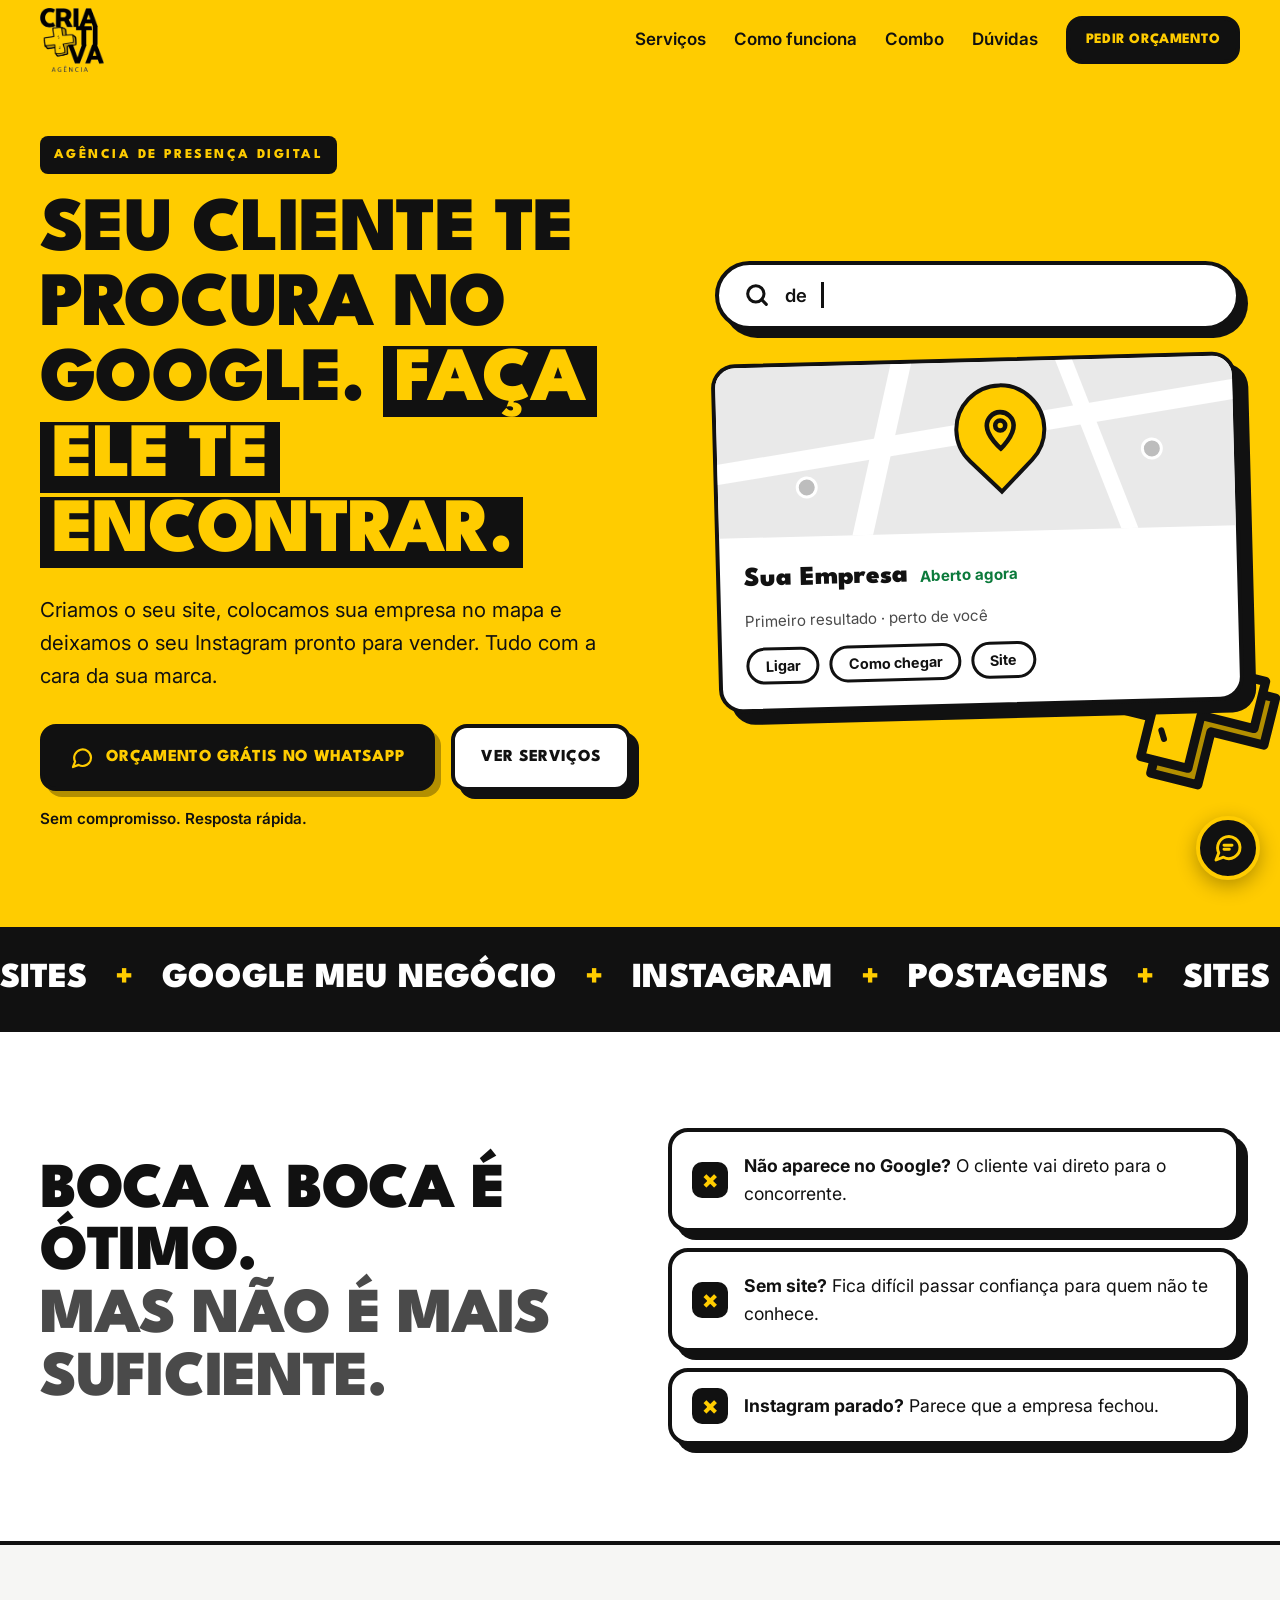
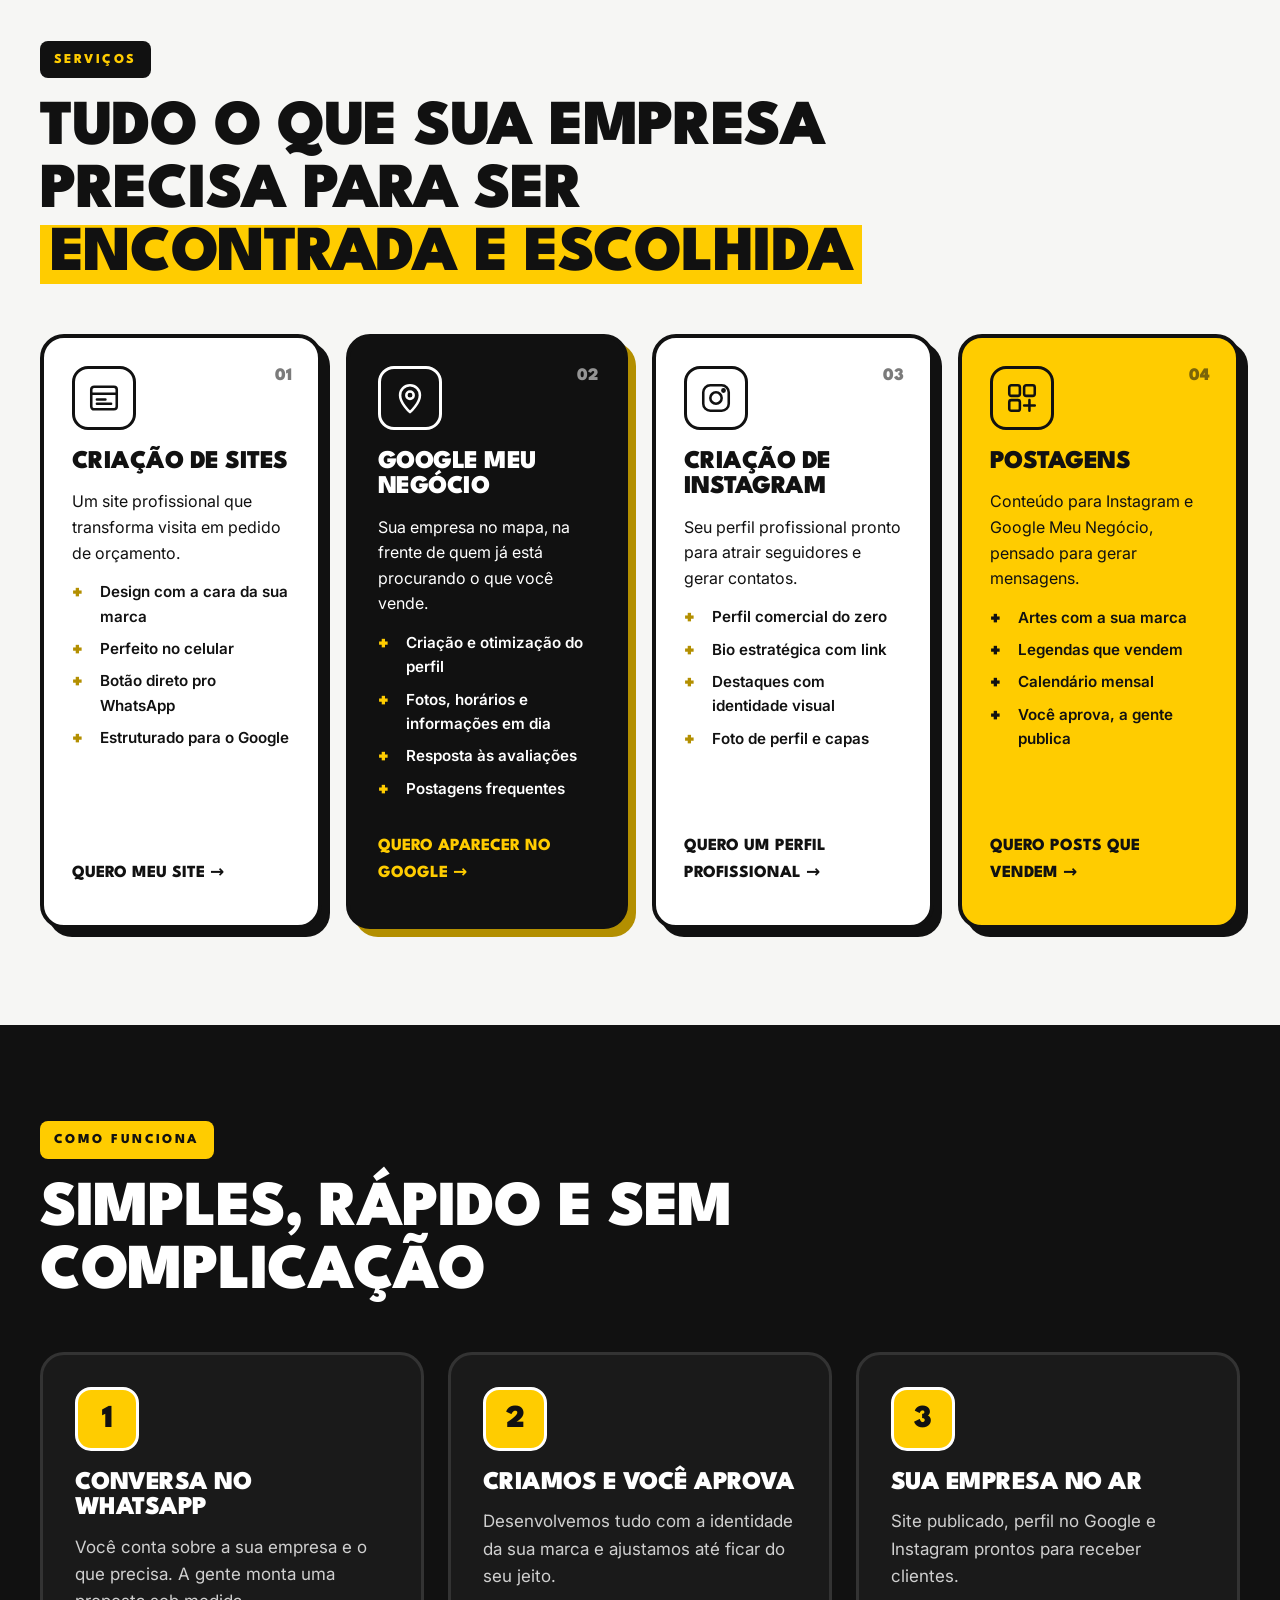
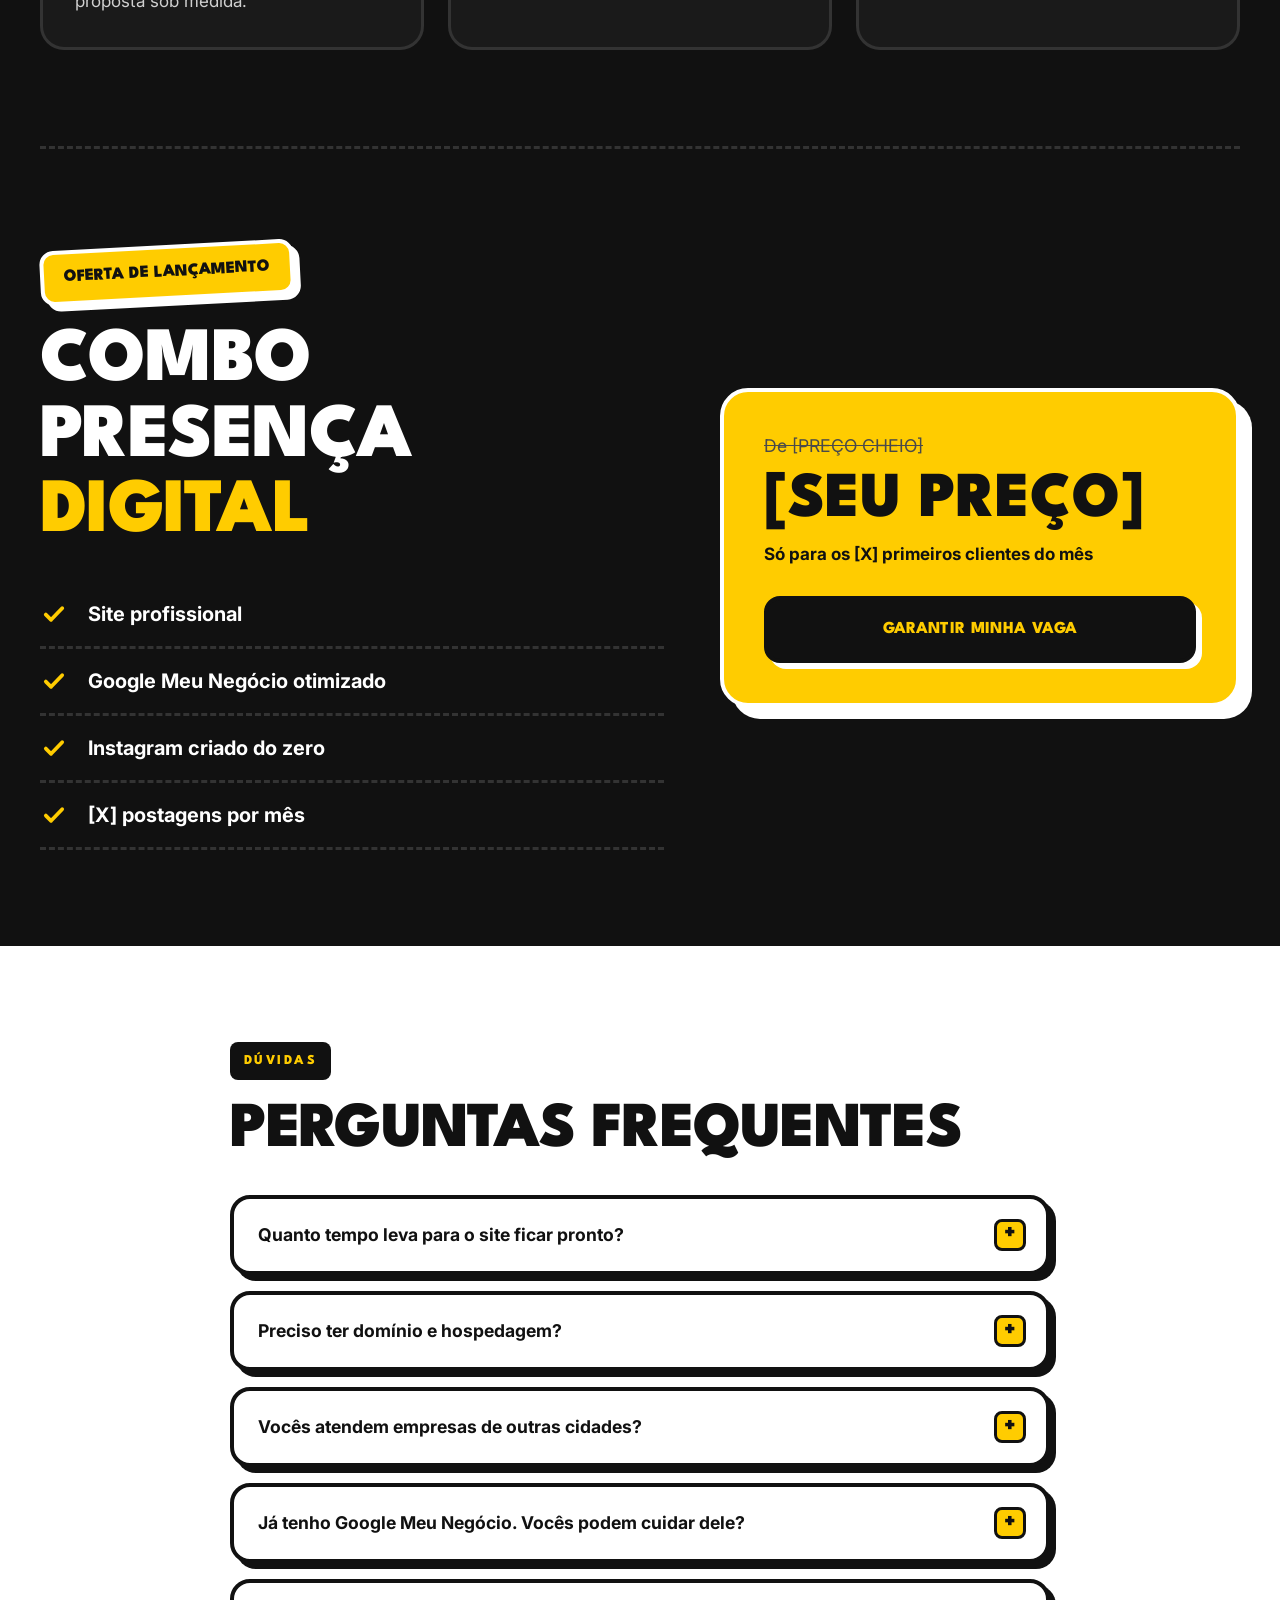
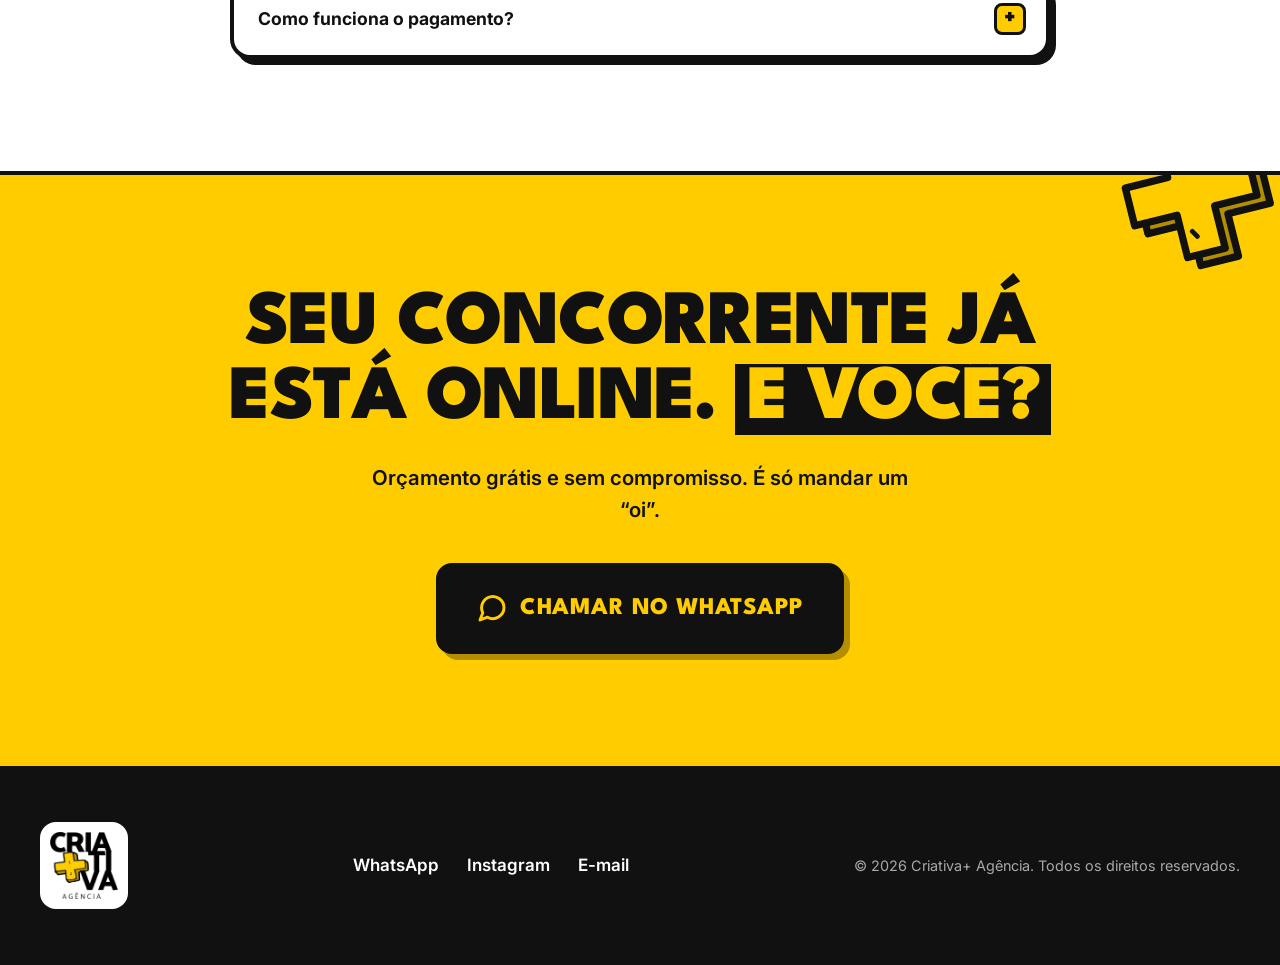
==== index.html @ 32715ca9 "Add files via upload" ====
<!doctype html>
<html lang="pt-BR">
<head>
  <meta charset="utf-8">
  <meta name="viewport" content="width=device-width, initial-scale=1">
  <title>Criativa+ Agência | Sites, Google Meu Negócio e Instagram</title>
  <meta name="description" content="A Criativa+ Agência cria sites profissionais, gerencia o Google Meu Negócio e cuida do Instagram da sua empresa para você ser encontrado e escolhido pelos clientes.">
  <meta property="og:title" content="Criativa+ Agência | Sua empresa + vista">
  <meta property="og:description" content="Sites, Google Meu Negócio, Instagram e postagens para trazer clientes até você.">
  <meta property="og:type" content="website">
  <meta property="og:image" content="logo.png">
  <meta name="theme-color" content="#FFCC00">
  <link rel="icon" href="favicon.svg" type="image/svg+xml">
  <link rel="preconnect" href="https://fonts.googleapis.com">
  <link rel="preconnect" href="https://fonts.gstatic.com" crossorigin>
  <link href="https://fonts.googleapis.com/css2?family=League+Spartan:wght@500;700;800;900&family=Inter:wght@400;500;600;700&display=swap" rel="stylesheet">
  <link rel="stylesheet" href="styles.css">
</head>
<body>

<a class="skip" href="#conteudo">Pular para o conteúdo</a>

<header class="header">
  <div class="container header__inner">
    <a href="#topo" class="header__logo" aria-label="Criativa+ Agência, início">
      <img src="logo.png" alt="Criativa+ Agência" width="64" height="64">
    </a>
    <nav class="nav" aria-label="Principal">
      <button class="nav__toggle" aria-expanded="false" aria-controls="menu" aria-label="Abrir menu">
        <span></span><span></span><span></span>
      </button>
      <ul class="nav__menu" id="menu">
        <li><a href="#servicos">Serviços</a></li>
        <li><a href="#como-funciona">Como funciona</a></li>
        <li><a href="#combo">Combo</a></li>
        <li><a href="#duvidas">Dúvidas</a></li>
        <li><a class="btn btn--dark btn--sm js-wa" data-msg="Olá! Vim pelo site e quero um orçamento." href="#contato">Pedir orçamento</a></li>
      </ul>
    </nav>
  </div>
</header>

<main id="conteudo">

  <!-- HERO -->
  <section class="hero" id="topo">
    <div class="container hero__grid">
      <div class="hero__text">
        <span class="tag">Agência de presença digital</span>
        <h1>Seu cliente te procura no Google. <mark>Faça ele te encontrar.</mark></h1>
        <p class="lead">Criamos o seu site, colocamos sua empresa no mapa e deixamos o seu Instagram pronto para vender. Tudo com a cara da sua marca.</p>
        <div class="hero__ctas">
          <a class="btn btn--dark btn--lg js-wa" data-msg="Olá! Quero um orçamento para minha empresa." href="#contato">
            <svg aria-hidden="true" viewBox="0 0 24 24"><path d="M21 11.5a8.4 8.4 0 0 1-12.4 7.4L3 21l2.1-5.4A8.4 8.4 0 1 1 21 11.5z"/></svg>
            Orçamento grátis no WhatsApp
          </a>
          <a class="btn btn--ghost btn--lg" href="#servicos">Ver serviços</a>
        </div>
        <p class="hero__note">Sem compromisso. Resposta rápida.</p>
      </div>

      <div class="hero__visual" aria-hidden="true">
        <div class="search">
          <svg viewBox="0 0 24 24"><circle cx="11" cy="11" r="7"/><path d="M20 20l-4-4"/></svg>
          <span class="search__text" data-typing>pizzaria perto de mim</span><span class="search__caret"></span>
        </div>
        <div class="mapcard">
          <div class="mapcard__map">
            <span class="road road--1"></span><span class="road road--2"></span><span class="road road--3"></span>
            <span class="dot dot--1"></span><span class="dot dot--2"></span>
            <span class="pin"><svg viewBox="0 0 24 24"><path d="M12 22s7-6.2 7-12a7 7 0 1 0-14 0c0 5.8 7 12 7 12z"/><circle cx="12" cy="10" r="2.6"/></svg></span>
          </div>
          <div class="mapcard__body">
            <div class="mapcard__title"><strong>Sua Empresa</strong><span class="open">Aberto agora</span></div>
            <span class="mapcard__meta">Primeiro resultado · perto de você</span>
            <div class="mapcard__chips"><span>Ligar</span><span>Como chegar</span><span>Site</span></div>
          </div>
        </div>
        <svg class="plus plus--hero" viewBox="0 0 132 132"><use href="#plus"/></svg>
      </div>
    </div>
  </section>

  <!-- FAIXA -->
  <div class="marquee" aria-hidden="true">
    <div class="marquee__track">
      <span>SITES</span><b>+</b><span>GOOGLE MEU NEGÓCIO</span><b>+</b><span>INSTAGRAM</span><b>+</b><span>POSTAGENS</span><b>+</b>
      <span>SITES</span><b>+</b><span>GOOGLE MEU NEGÓCIO</span><b>+</b><span>INSTAGRAM</span><b>+</b><span>POSTAGENS</span><b>+</b>
    </div>
  </div>

  <!-- DOR -->
  <section class="pain">
    <div class="container pain__grid">
      <h2>Boca a boca é ótimo. <span>Mas não é mais suficiente.</span></h2>
      <ul class="pain__list">
        <li><strong>Não aparece no Google?</strong> O cliente vai direto para o concorrente.</li>
        <li><strong>Sem site?</strong> Fica difícil passar confiança para quem não te conhece.</li>
        <li><strong>Instagram parado?</strong> Parece que a empresa fechou.</li>
      </ul>
    </div>
  </section>

  <!-- SERVIÇOS -->
  <section class="services" id="servicos">
    <div class="container">
      <span class="tag">Serviços</span>
      <h2 class="section-title">Tudo o que sua empresa precisa para ser <mark>encontrada e escolhida</mark></h2>

      <div class="cards">
        <article class="card">
          <div class="card__icon"><svg aria-hidden="true" viewBox="0 0 24 24"><rect x="3" y="4" width="18" height="16" rx="2"/><path d="M3 9h18M7 13h6M7 16h10"/></svg></div>
          <span class="card__num">01</span>
          <h3>Criação de sites</h3>
          <p>Um site profissional que transforma visita em pedido de orçamento.</p>
          <ul>
            <li>Design com a cara da sua marca</li>
            <li>Perfeito no celular</li>
            <li>Botão direto pro WhatsApp</li>
            <li>Estruturado para o Google</li>
          </ul>
          <a class="card__link js-wa" data-msg="Olá! Quero um orçamento de site." href="#contato">Quero meu site →</a>
        </article>

        <article class="card card--dark">
          <div class="card__icon"><svg aria-hidden="true" viewBox="0 0 24 24"><path d="M12 22s7-6.2 7-12a7 7 0 1 0-14 0c0 5.8 7 12 7 12z"/><circle cx="12" cy="10" r="2.6"/></svg></div>
          <span class="card__num">02</span>
          <h3>Google Meu Negócio</h3>
          <p>Sua empresa no mapa, na frente de quem já está procurando o que você vende.</p>
          <ul>
            <li>Criação e otimização do perfil</li>
            <li>Fotos, horários e informações em dia</li>
            <li>Resposta às avaliações</li>
            <li>Postagens frequentes</li>
          </ul>
          <a class="card__link js-wa" data-msg="Olá! Quero aparecer no Google Meu Negócio." href="#contato">Quero aparecer no Google →</a>
        </article>

        <article class="card">
          <div class="card__icon"><svg aria-hidden="true" viewBox="0 0 24 24"><rect x="3" y="3" width="18" height="18" rx="5"/><circle cx="12" cy="12" r="4"/><circle cx="17.3" cy="6.7" r=".8"/></svg></div>
          <span class="card__num">03</span>
          <h3>Criação de Instagram</h3>
          <p>Seu perfil profissional pronto para atrair seguidores e gerar contatos.</p>
          <ul>
            <li>Perfil comercial do zero</li>
            <li>Bio estratégica com link</li>
            <li>Destaques com identidade visual</li>
            <li>Foto de perfil e capas</li>
          </ul>
          <a class="card__link js-wa" data-msg="Olá! Quero um Instagram profissional." href="#contato">Quero um perfil profissional →</a>
        </article>

        <article class="card card--yellow">
          <div class="card__icon"><svg aria-hidden="true" viewBox="0 0 24 24"><rect x="3" y="3" width="7.5" height="7.5" rx="1.5"/><rect x="13.5" y="3" width="7.5" height="7.5" rx="1.5"/><rect x="3" y="13.5" width="7.5" height="7.5" rx="1.5"/><path d="M17.25 13.5v7.5M13.5 17.25H21"/></svg></div>
          <span class="card__num">04</span>
          <h3>Postagens</h3>
          <p>Conteúdo para Instagram e Google Meu Negócio, pensado para gerar mensagens.</p>
          <ul>
            <li>Artes com a sua marca</li>
            <li>Legendas que vendem</li>
            <li>Calendário mensal</li>
            <li>Você aprova, a gente publica</li>
          </ul>
          <a class="card__link js-wa" data-msg="Olá! Quero saber das postagens." href="#contato">Quero posts que vendem →</a>
        </article>
      </div>
    </div>
  </section>

  <!-- COMO FUNCIONA -->
  <section class="steps" id="como-funciona">
    <div class="container">
      <span class="tag tag--light">Como funciona</span>
      <h2 class="section-title section-title--light">Simples, rápido e sem complicação</h2>
      <ol class="steps__list">
        <li>
          <span class="steps__n">1</span>
          <h3>Conversa no WhatsApp</h3>
          <p>Você conta sobre a sua empresa e o que precisa. A gente monta uma proposta sob medida.</p>
        </li>
        <li>
          <span class="steps__n">2</span>
          <h3>Criamos e você aprova</h3>
          <p>Desenvolvemos tudo com a identidade da sua marca e ajustamos até ficar do seu jeito.</p>
        </li>
        <li>
          <span class="steps__n">3</span>
          <h3>Sua empresa no ar</h3>
          <p>Site publicado, perfil no Google e Instagram prontos para receber clientes.</p>
        </li>
      </ol>
    </div>
  </section>

  <!-- COMBO -->
  <section class="combo" id="combo">
    <div class="container combo__grid">
      <div>
        <span class="sticker">Oferta de lançamento</span>
        <h2>Combo presença <mark>digital</mark></h2>
        <ul class="combo__list">
          <li>Site profissional</li>
          <li>Google Meu Negócio otimizado</li>
          <li>Instagram criado do zero</li>
          <li>[X] postagens por mês</li>
        </ul>
      </div>
      <div class="price">
        <span class="price__from">De [PREÇO CHEIO]</span>
        <span class="price__value">[SEU PREÇO]</span>
        <span class="price__note">Só para os [X] primeiros clientes do mês</span>
        <a class="btn btn--dark btn--lg btn--block js-wa" data-msg="Olá! Quero garantir o Combo Presença Digital." href="#contato">Garantir minha vaga</a>
      </div>
    </div>
  </section>

  <!-- FAQ -->
  <section class="faq" id="duvidas">
    <div class="container container--narrow">
      <span class="tag">Dúvidas</span>
      <h2 class="section-title">Perguntas frequentes</h2>
      <details>
        <summary>Quanto tempo leva para o site ficar pronto?</summary>
        <p>Em média [PRAZO], depois que recebemos as informações e fotos da sua empresa.</p>
      </details>
      <details>
        <summary>Preciso ter domínio e hospedagem?</summary>
        <p>Não precisa se preocupar: a gente orienta você na compra do domínio (ex.: suaempresa.com.br) e cuida da publicação do site.</p>
      </details>
      <details>
        <summary>Vocês atendem empresas de outras cidades?</summary>
        <p>Sim. Todo o atendimento pode ser feito online, pelo WhatsApp e por chamada de vídeo.</p>
      </details>
      <details>
        <summary>Já tenho Google Meu Negócio. Vocês podem cuidar dele?</summary>
        <p>Sim. Analisamos o seu perfil atual, corrigimos o que estiver faltando e assumimos a gestão.</p>
      </details>
      <details>
        <summary>Como funciona o pagamento?</summary>
        <p>[FORMAS DE PAGAMENTO, ex.: Pix, cartão em até X vezes].</p>
      </details>
    </div>
  </section>

  <!-- CTA FINAL -->
  <section class="final" id="contato">
    <div class="container final__inner">
      <svg class="plus plus--final" aria-hidden="true" viewBox="0 0 132 132"><use href="#plus"/></svg>
      <h2>Seu concorrente já está online. <mark>E você?</mark></h2>
      <p class="lead">Orçamento grátis e sem compromisso. É só mandar um “oi”.</p>
      <a class="btn btn--dark btn--xl js-wa" data-msg="Olá! Vim pelo site e quero um orçamento." href="#contato">
        <svg aria-hidden="true" viewBox="0 0 24 24"><path d="M21 11.5a8.4 8.4 0 0 1-12.4 7.4L3 21l2.1-5.4A8.4 8.4 0 1 1 21 11.5z"/></svg>
        Chamar no WhatsApp
      </a>
    </div>
  </section>

</main>

<footer class="footer">
  <div class="container footer__inner">
    <img src="logo.png" alt="Criativa+ Agência" width="88" height="88" class="footer__logo">
    <ul class="footer__links">
      <li><a class="js-wa" data-msg="Olá! Vim pelo site." href="#contato">WhatsApp</a></li>
      <li><a class="js-ig" href="#">Instagram</a></li>
      <li><a class="js-mail" href="#">E-mail</a></li>
    </ul>
    <p class="footer__copy">© <span data-year>2026</span> Criativa+ Agência. Todos os direitos reservados.</p>
  </div>
</footer>

<a class="wa-float js-wa" data-msg="Olá! Vim pelo site e quero um orçamento." href="#contato" aria-label="Falar no WhatsApp">
  <svg aria-hidden="true" viewBox="0 0 24 24"><path d="M21 11.5a8.4 8.4 0 0 1-12.4 7.4L3 21l2.1-5.4A8.4 8.4 0 1 1 21 11.5z"/><path d="M9 10h6M9 13h4"/></svg>
</a>

<svg width="0" height="0" style="position:absolute" aria-hidden="true">
  <defs>
    <g id="plus">
      <path d="M44 8h32v36h36v32H76v36H44V76H8V44h36z" transform="translate(9,9)" fill="#B38F00" stroke="#111" stroke-width="6" stroke-linejoin="round"/>
      <path d="M44 8h32v36h36v32H76v36H44V76H8V44h36z" fill="#FFCC00" stroke="#111" stroke-width="6" stroke-linejoin="round"/>
      <path d="M54 30l2 6M53 92l3 5" stroke="#111" stroke-width="4" stroke-linecap="round"/>
    </g>
  </defs>
</svg>

<script src="script.js"></script>
</body>
</html>
---- styles.css ----
/* ============ Base ============ */
:root {
  --yellow: #ffcc00;
  --yellow-dark: #b38f00;
  --black: #111111;
  --white: #ffffff;
  --gray: #4a4a4a;
  --line: #e6e6e6;
  --display: "League Spartan", system-ui, sans-serif;
  --body: "Inter", system-ui, sans-serif;
  --radius: 20px;
  --shadow: 8px 8px 0 var(--black);
  --border: 4px solid var(--black);
}
*, *::before, *::after { box-sizing: border-box; }
html { scroll-behavior: smooth; scroll-padding-top: 88px; }
body {
  margin: 0;
  font-family: var(--body);
  font-size: 1.0625rem;
  line-height: 1.6;
  color: var(--black);
  background: var(--white);
  -webkit-font-smoothing: antialiased;
}
img, svg { display: block; max-width: 100%; }
a { color: inherit; }
h1, h2, h3 { font-family: var(--display); line-height: 0.98; letter-spacing: -0.02em; margin: 0; text-transform: uppercase; font-weight: 900; }
p { margin: 0; }
mark { background: var(--yellow); color: var(--black); padding: 0 0.15em; box-decoration-break: clone; -webkit-box-decoration-break: clone; }
.container { width: min(1200px, 100% - 40px); margin-inline: auto; }
.container--narrow { width: min(820px, 100% - 40px); }
.skip { position: absolute; left: -999px; top: 8px; background: var(--black); color: var(--yellow); padding: 10px 16px; z-index: 100; border-radius: 8px; }
.skip:focus { left: 8px; }
:focus-visible { outline: 3px solid var(--black); outline-offset: 3px; }
.steps :focus-visible, .combo :focus-visible, .footer :focus-visible { outline-color: var(--yellow); }

.tag {
  display: inline-block;
  font-family: var(--display); font-weight: 800; font-size: 0.85rem; letter-spacing: 0.18em; text-transform: uppercase;
  background: var(--black); color: var(--yellow); padding: 8px 14px; border-radius: 8px; margin-bottom: 20px;
}
.tag--light { background: var(--yellow); color: var(--black); }
.section-title { font-size: clamp(2.2rem, 5vw, 4rem); max-width: 900px; margin-bottom: 48px; }
.section-title--light { color: var(--white); }
.lead { font-size: clamp(1.1rem, 1.6vw, 1.3rem); color: var(--gray); max-width: 560px; }

/* ============ Botões ============ */
.btn {
  display: inline-flex; align-items: center; justify-content: center; gap: 12px;
  font-family: var(--display); font-weight: 800; text-transform: uppercase; letter-spacing: 0.02em; text-decoration: none;
  border: var(--border); border-radius: 16px; padding: 14px 24px; min-height: 48px;
  transition: transform 0.15s ease, box-shadow 0.15s ease;
  cursor: pointer;
}
.btn svg { width: 24px; height: 24px; fill: none; stroke: currentColor; stroke-width: 2.2; stroke-linecap: round; stroke-linejoin: round; }
.btn--dark { background: var(--black); color: var(--yellow); box-shadow: 6px 6px 0 var(--yellow-dark); }
.btn--dark:hover { transform: translate(-2px, -2px); box-shadow: 8px 8px 0 var(--yellow-dark); color: var(--yellow); }
.btn--ghost { background: var(--white); color: var(--black); box-shadow: var(--shadow); }
.btn--ghost:hover { transform: translate(-2px, -2px); box-shadow: 10px 10px 0 var(--black); }
.btn--sm { padding: 8px 16px; font-size: 0.9rem; min-height: 44px; box-shadow: none; }
.btn--sm:hover { box-shadow: none; transform: none; background: #222; }
.btn--lg { font-size: 1.05rem; padding: 16px 26px; }
.btn--xl { font-size: clamp(1.1rem, 2vw, 1.5rem); padding: 22px 36px; }
.btn--xl svg { width: 32px; height: 32px; }
.btn--block { width: 100%; }

/* ============ Header ============ */
.header { position: sticky; top: 0; z-index: 50; background: var(--yellow); transition: box-shadow 0.2s; }
.header.is-scrolled { box-shadow: 0 4px 0 var(--black); }
.header__inner { display: flex; align-items: center; justify-content: space-between; height: 80px; }
.header__logo img { width: 64px; height: auto; }
.nav__menu { display: flex; align-items: center; gap: 28px; list-style: none; margin: 0; padding: 0; }
.nav__menu a:not(.btn) { font-weight: 600; text-decoration: none; padding: 10px 0; }
.nav__menu a:not(.btn):hover { text-decoration: underline; text-underline-offset: 6px; text-decoration-thickness: 3px; }
.nav__toggle { display: none; }

/* ============ Hero ============ */
.hero { background: var(--yellow); padding: 56px 0 96px; overflow: hidden; }
.hero__grid { display: grid; grid-template-columns: 1.1fr 1fr; gap: 56px; align-items: center; }
.hero h1 { font-size: clamp(2.6rem, 6vw, 5.2rem); margin-bottom: 24px; }
.hero h1 mark { background: var(--black); color: var(--yellow); }
.hero .lead { color: var(--black); margin-bottom: 32px; }
.hero__ctas { display: flex; flex-wrap: wrap; gap: 16px; }
.hero__note { margin-top: 16px; font-size: 0.95rem; font-weight: 600; }

.hero__visual { position: relative; padding: 20px 0 20px 20px; }
.search {
  display: flex; align-items: center; gap: 14px;
  background: var(--white); border: var(--border); border-radius: 999px; padding: 16px 24px;
  box-shadow: var(--shadow); font-size: 1.15rem; font-weight: 600; margin-bottom: 28px; position: relative; z-index: 2;
}
.search svg { width: 28px; height: 28px; fill: none; stroke: var(--black); stroke-width: 2.6; stroke-linecap: round; flex: none; }
.search__caret { width: 3px; height: 26px; background: var(--black); animation: blink 1s steps(1) infinite; }
@keyframes blink { 50% { opacity: 0; } }

.mapcard { background: var(--white); border: var(--border); border-radius: 24px; overflow: hidden; box-shadow: 12px 12px 0 var(--black); position: relative; z-index: 2; transform: rotate(-1.5deg); }
.mapcard__map { height: 170px; background: #e9e9e9; position: relative; overflow: hidden; }
.road { position: absolute; background: var(--white); }
.road--1 { left: -10%; top: 60px; width: 120%; height: 20px; transform: rotate(-8deg); }
.road--2 { left: 30%; top: -20%; width: 20px; height: 140%; transform: rotate(14deg); }
.road--3 { left: 72%; top: -20%; width: 16px; height: 140%; transform: rotate(-20deg); }
.dot { position: absolute; width: 22px; height: 22px; border-radius: 50%; background: #bdbdbd; border: 3px solid var(--white); }
.dot--1 { left: 15%; top: 110px; } .dot--2 { left: 82%; top: 80px; }
.pin {
  position: absolute; left: 46%; top: 22px; width: 92px; height: 92px;
  display: flex; align-items: center; justify-content: center;
  background: var(--yellow); border: var(--border); border-radius: 50% 50% 50% 0; transform: rotate(-45deg);
  animation: bounce 2.4s ease-in-out infinite;
}
.pin svg { width: 46px; height: 46px; transform: rotate(45deg); fill: none; stroke: var(--black); stroke-width: 2.4; }
@keyframes bounce { 0%, 100% { translate: 0 0; } 50% { translate: 0 -8px; } }
.mapcard__body { padding: 20px 24px 24px; display: flex; flex-direction: column; gap: 8px; }
.mapcard__title { display: flex; align-items: baseline; gap: 12px; flex-wrap: wrap; }
.mapcard__title strong { font-family: var(--display); font-size: 1.7rem; font-weight: 900; }
.open { color: #0b7a3b; font-weight: 700; font-size: 0.95rem; }
.mapcard__meta { color: var(--gray); font-size: 0.95rem; }
.mapcard__chips { display: flex; gap: 10px; flex-wrap: wrap; margin-top: 6px; }
.mapcard__chips span { border: 3px solid var(--black); border-radius: 999px; padding: 4px 16px; font-weight: 700; font-size: 0.9rem; }

.plus { position: absolute; }
.plus--hero { width: 200px; height: 200px; right: -50px; bottom: -70px; transform: rotate(14deg); z-index: 1; }

/* ============ Faixa ============ */
.marquee { background: var(--black); color: var(--white); overflow: hidden; border-block: 4px solid var(--black); }
.marquee__track { display: flex; gap: 28px; width: max-content; padding: 20px 0; animation: scroll 28s linear infinite; font-family: var(--display); font-weight: 900; font-size: clamp(1.4rem, 3vw, 2.2rem); white-space: nowrap; }
.marquee__track b { color: var(--yellow); }
@keyframes scroll { to { transform: translateX(-50%); } }

/* ============ Dor ============ */
.pain { padding: 96px 0; }
.pain__grid { display: grid; grid-template-columns: 1fr 1fr; gap: 56px; align-items: center; }
.pain h2 { font-size: clamp(2.2rem, 5vw, 4rem); }
.pain h2 span { display: block; color: var(--gray); }
.pain__list { list-style: none; margin: 0; padding: 0; display: flex; flex-direction: column; gap: 16px; }
.pain__list li { border: var(--border); border-radius: var(--radius); padding: 20px 24px 20px 72px; position: relative; font-size: 1.1rem; background: var(--white); box-shadow: var(--shadow); }
.pain__list li::before {
  content: "×"; position: absolute; left: 20px; top: 50%; translate: 0 -50%;
  width: 36px; height: 36px; border-radius: 10px; background: var(--black); color: var(--yellow);
  display: flex; align-items: center; justify-content: center; font-weight: 900; font-size: 1.5rem; line-height: 1;
}

/* ============ Serviços ============ */
.services { padding: 96px 0; background: #f6f6f4; border-top: 4px solid var(--black); }
.cards { display: grid; grid-template-columns: repeat(4, 1fr); gap: 24px; }
.card { background: var(--white); border: var(--border); border-radius: 24px; padding: 28px; box-shadow: var(--shadow); display: flex; flex-direction: column; gap: 14px; position: relative; transition: transform 0.2s, box-shadow 0.2s; }
.card:hover { transform: translate(-3px, -3px); box-shadow: 12px 12px 0 var(--black); }
.card--dark { background: var(--black); color: var(--white); box-shadow: 8px 8px 0 var(--yellow-dark); }
.card--dark:hover { box-shadow: 12px 12px 0 var(--yellow-dark); }
.card--yellow { background: var(--yellow); }
.card__icon { width: 64px; height: 64px; border-radius: 16px; border: 3px solid currentColor; display: flex; align-items: center; justify-content: center; }
.card__icon svg { width: 34px; height: 34px; fill: none; stroke: currentColor; stroke-width: 1.8; stroke-linecap: round; stroke-linejoin: round; }
.card__num { position: absolute; top: 24px; right: 26px; font-family: var(--display); font-weight: 900; font-size: 1.1rem; opacity: 0.55; }
.card h3 { font-size: 1.6rem; margin-top: 6px; }
.card p { font-size: 1rem; }
.card ul { list-style: none; margin: 0; padding: 0; display: flex; flex-direction: column; gap: 8px; font-size: 0.95rem; font-weight: 600; flex: 1; }
.card li { padding-left: 28px; position: relative; }
.card li::before { content: "+"; position: absolute; left: 0; top: -2px; font-family: var(--display); font-weight: 900; font-size: 1.3rem; color: var(--yellow-dark); }
.card--dark li::before { color: var(--yellow); }
.card--yellow li::before { color: var(--black); }
.card__link { font-family: var(--display); font-weight: 800; text-transform: uppercase; text-decoration: none; margin-top: 8px; padding: 10px 0; min-height: 44px; display: inline-flex; align-items: center; }
.card__link:hover { text-decoration: underline; text-underline-offset: 5px; text-decoration-thickness: 3px; }
.card--dark .card__link { color: var(--yellow); }

/* ============ Como funciona ============ */
.steps { background: var(--black); color: var(--white); padding: 96px 0; }
.steps__list { list-style: none; margin: 0; padding: 0; display: grid; grid-template-columns: repeat(3, 1fr); gap: 24px; counter-reset: s; }
.steps__list li { border: 3px solid #333; border-radius: 24px; padding: 32px; background: #1a1a1a; }
.steps__n { display: inline-flex; width: 64px; height: 64px; border-radius: 16px; background: var(--yellow); color: var(--black); align-items: center; justify-content: center; font-family: var(--display); font-weight: 900; font-size: 2rem; margin-bottom: 20px; border: 3px solid var(--white); }
.steps h3 { font-size: 1.6rem; margin-bottom: 12px; }
.steps p { color: #d0d0d0; }

/* ============ Combo ============ */
.combo { background: var(--black); color: var(--white); padding: 0 0 96px; }
.combo__grid { display: grid; grid-template-columns: 1.2fr 1fr; gap: 56px; align-items: center; border-top: 3px dashed #333; padding-top: 96px; }
.sticker { display: inline-block; background: var(--yellow); color: var(--black); border: 4px solid var(--white); border-radius: 14px; padding: 10px 20px; font-family: var(--display); font-weight: 900; text-transform: uppercase; transform: rotate(-3deg); box-shadow: 6px 6px 0 var(--white); margin-bottom: 24px; }
.combo h2 { font-size: clamp(2.6rem, 6vw, 5rem); margin-bottom: 32px; }
.combo h2 mark { background: none; color: var(--yellow); padding: 0; }
.combo__list { list-style: none; margin: 0; padding: 0; }
.combo__list li { padding: 16px 0 16px 48px; border-bottom: 3px dashed #333; font-size: 1.25rem; font-weight: 700; position: relative; }
.combo__list li::before { content: ""; position: absolute; left: 0; top: 50%; translate: 0 -50%; width: 28px; height: 28px; background: no-repeat center/contain url("data:image/svg+xml,%3Csvg xmlns='http://www.w3.org/2000/svg' viewBox='0 0 24 24' fill='none' stroke='%23FFCC00' stroke-width='3.2' stroke-linecap='round' stroke-linejoin='round'%3E%3Cpath d='M5 12.5l4.5 4.5L19 7'/%3E%3C/svg%3E"); }
.price { background: var(--yellow); color: var(--black); border: 4px solid var(--white); border-radius: 28px; padding: 40px; box-shadow: 12px 12px 0 var(--white); display: flex; flex-direction: column; gap: 8px; transform: rotate(1.5deg); }
.price__from { text-decoration: line-through; color: var(--gray); font-size: 1.1rem; }
.price__value { font-family: var(--display); font-weight: 900; font-size: clamp(2.6rem, 5vw, 4rem); line-height: 1; }
.price__note { font-weight: 700; margin-bottom: 20px; }
.price .btn--dark { box-shadow: 6px 6px 0 var(--white); border-color: var(--black); }

/* ============ FAQ ============ */
.faq { padding: 96px 0; }
.faq .section-title { margin-bottom: 32px; }
details { border: var(--border); border-radius: var(--radius); margin-bottom: 16px; background: var(--white); box-shadow: 6px 6px 0 var(--black); }
summary { cursor: pointer; list-style: none; padding: 22px 64px 22px 24px; font-weight: 700; font-size: 1.1rem; position: relative; min-height: 44px; }
summary::-webkit-details-marker { display: none; }
summary::after { content: "+"; position: absolute; right: 20px; top: 50%; translate: 0 -50%; width: 32px; height: 32px; border-radius: 8px; background: var(--yellow); border: 3px solid var(--black); display: flex; align-items: center; justify-content: center; font-family: var(--display); font-weight: 900; font-size: 1.4rem; line-height: 1; transition: transform 0.2s; }
details[open] summary::after { transform: rotate(45deg); }
details p { padding: 0 24px 22px; color: var(--gray); }

/* ============ CTA final ============ */
.final { background: var(--yellow); padding: 112px 0; border-top: 4px solid var(--black); overflow: hidden; }
.final__inner { position: relative; text-align: center; display: flex; flex-direction: column; align-items: center; gap: 24px; }
.final h2 { font-size: clamp(2.4rem, 6vw, 5rem); max-width: 950px; position: relative; z-index: 1; }
.final h2 mark { background: var(--black); color: var(--yellow); }
.final .lead { color: var(--black); font-weight: 600; margin-bottom: 12px; position: relative; z-index: 1; }
.final .btn { position: relative; z-index: 1; }
.plus--final { width: 220px; height: 220px; right: -150px; top: -150px; transform: rotate(-14deg); z-index: 0; }
@media (max-width: 1300px) { .plus--final { width: 160px; height: 160px; right: -40px; top: -170px; } }

/* ============ Footer ============ */
.footer { background: var(--black); color: var(--white); padding: 56px 0; }
.footer__inner { display: flex; align-items: center; justify-content: space-between; gap: 24px; flex-wrap: wrap; }
.footer__logo { background: var(--white); border-radius: 16px; padding: 10px; width: 88px; height: auto; }
.footer__links { list-style: none; display: flex; gap: 28px; margin: 0; padding: 0; }
.footer__links a { text-decoration: none; font-weight: 600; padding: 10px 0; display: inline-block; }
.footer__links a:hover { color: var(--yellow); }
.footer__copy { color: #a8a8a8; font-size: 0.9rem; }

/* ============ WhatsApp flutuante ============ */
.wa-float { position: fixed; right: 20px; bottom: 20px; z-index: 60; width: 64px; height: 64px; border-radius: 50%; background: var(--black); border: 4px solid var(--yellow); display: flex; align-items: center; justify-content: center; box-shadow: 0 6px 20px rgba(0,0,0,0.3); transition: transform 0.2s; }
.wa-float:hover { transform: scale(1.08); }
.wa-float svg { width: 32px; height: 32px; fill: none; stroke: var(--yellow); stroke-width: 2.2; stroke-linecap: round; stroke-linejoin: round; }

/* ============ Animações ============ */
.reveal { opacity: 0; transform: translateY(24px); transition: opacity 0.6s ease, transform 0.6s ease; }
.reveal.is-visible { opacity: 1; transform: none; }
@media (prefers-reduced-motion: reduce) {
  html { scroll-behavior: auto; }
  .marquee__track, .pin, .search__caret { animation: none; }
}

/* ============ Responsivo ============ */
@media (max-width: 1080px) {
  .cards { grid-template-columns: repeat(2, 1fr); }
}
@media (max-width: 900px) {
  .hero__grid, .pain__grid, .combo__grid { grid-template-columns: 1fr; gap: 40px; }
  .hero { padding: 32px 0 72px; }
  .hero__visual { max-width: 520px; padding-left: 0; }
  .plus--hero { width: 140px; height: 140px; right: -20px; bottom: -50px; }
  .steps__list { grid-template-columns: 1fr; }
  .price { transform: none; }

  .nav__toggle { display: flex; flex-direction: column; justify-content: center; gap: 6px; width: 48px; height: 48px; background: var(--black); border: 0; border-radius: 12px; padding: 12px; cursor: pointer; }
  .nav__toggle span { height: 3px; background: var(--yellow); border-radius: 2px; transition: transform 0.2s, opacity 0.2s; }
  .nav__toggle[aria-expanded="true"] span:nth-child(1) { transform: translateY(9px) rotate(45deg); }
  .nav__toggle[aria-expanded="true"] span:nth-child(2) { opacity: 0; }
  .nav__toggle[aria-expanded="true"] span:nth-child(3) { transform: translateY(-9px) rotate(-45deg); }
  .nav__menu { position: absolute; left: 0; right: 0; top: 80px; flex-direction: column; align-items: stretch; gap: 0; background: var(--yellow); border-bottom: 4px solid var(--black); padding: 8px 20px 24px; display: none; }
  .nav__menu.is-open { display: flex; }
  .nav__menu a:not(.btn) { display: block; padding: 14px 0; font-size: 1.15rem; border-bottom: 2px solid rgba(0,0,0,0.12); }
  .nav__menu .btn { margin-top: 16px; width: 100%; }
}
@media (max-width: 600px) {
  .cards { grid-template-columns: 1fr; }
  .hero__ctas .btn { width: 100%; }
  .pain, .services, .steps, .faq { padding: 72px 0; }
  .combo { padding-bottom: 72px; }
  .combo__grid { padding-top: 72px; }
  .final { padding: 88px 0; }
  .price { padding: 28px; }
  .footer__inner { flex-direction: column; text-align: center; }
  .search { font-size: 1rem; padding: 14px 18px; }
}
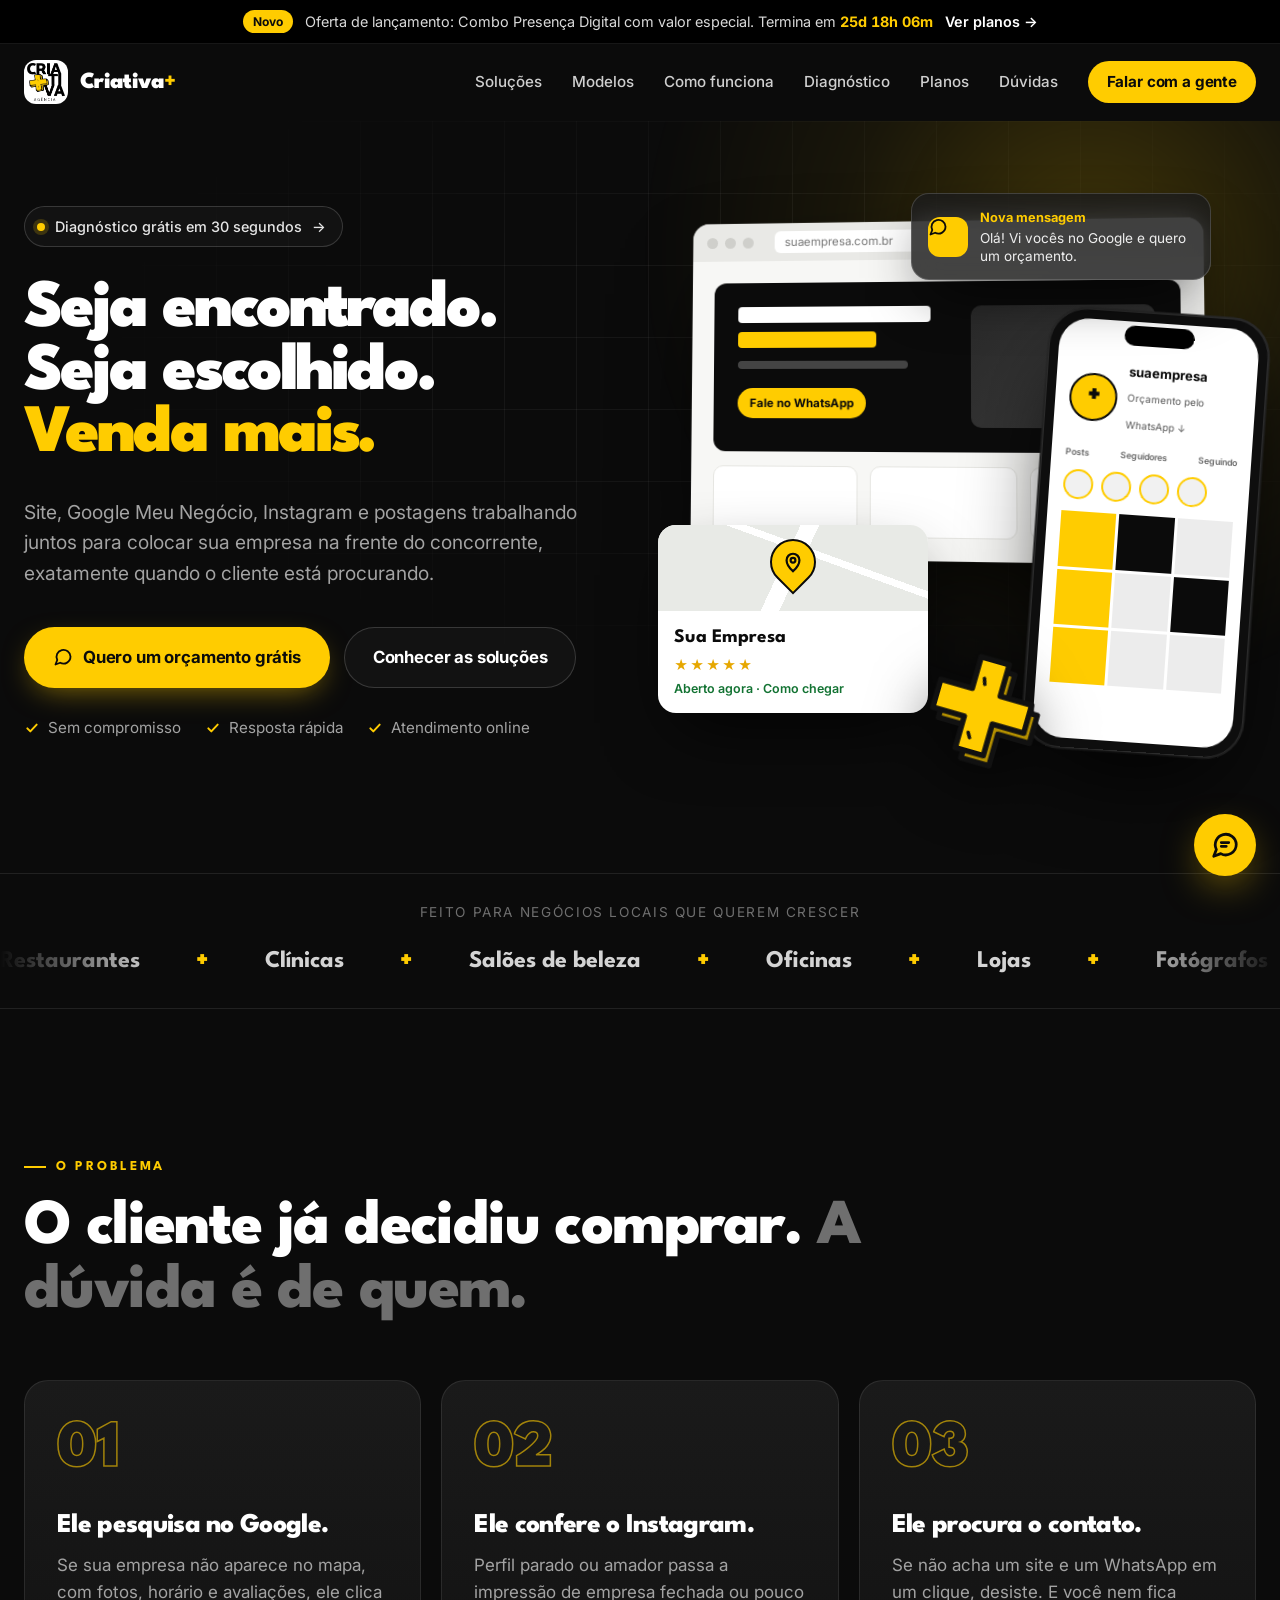
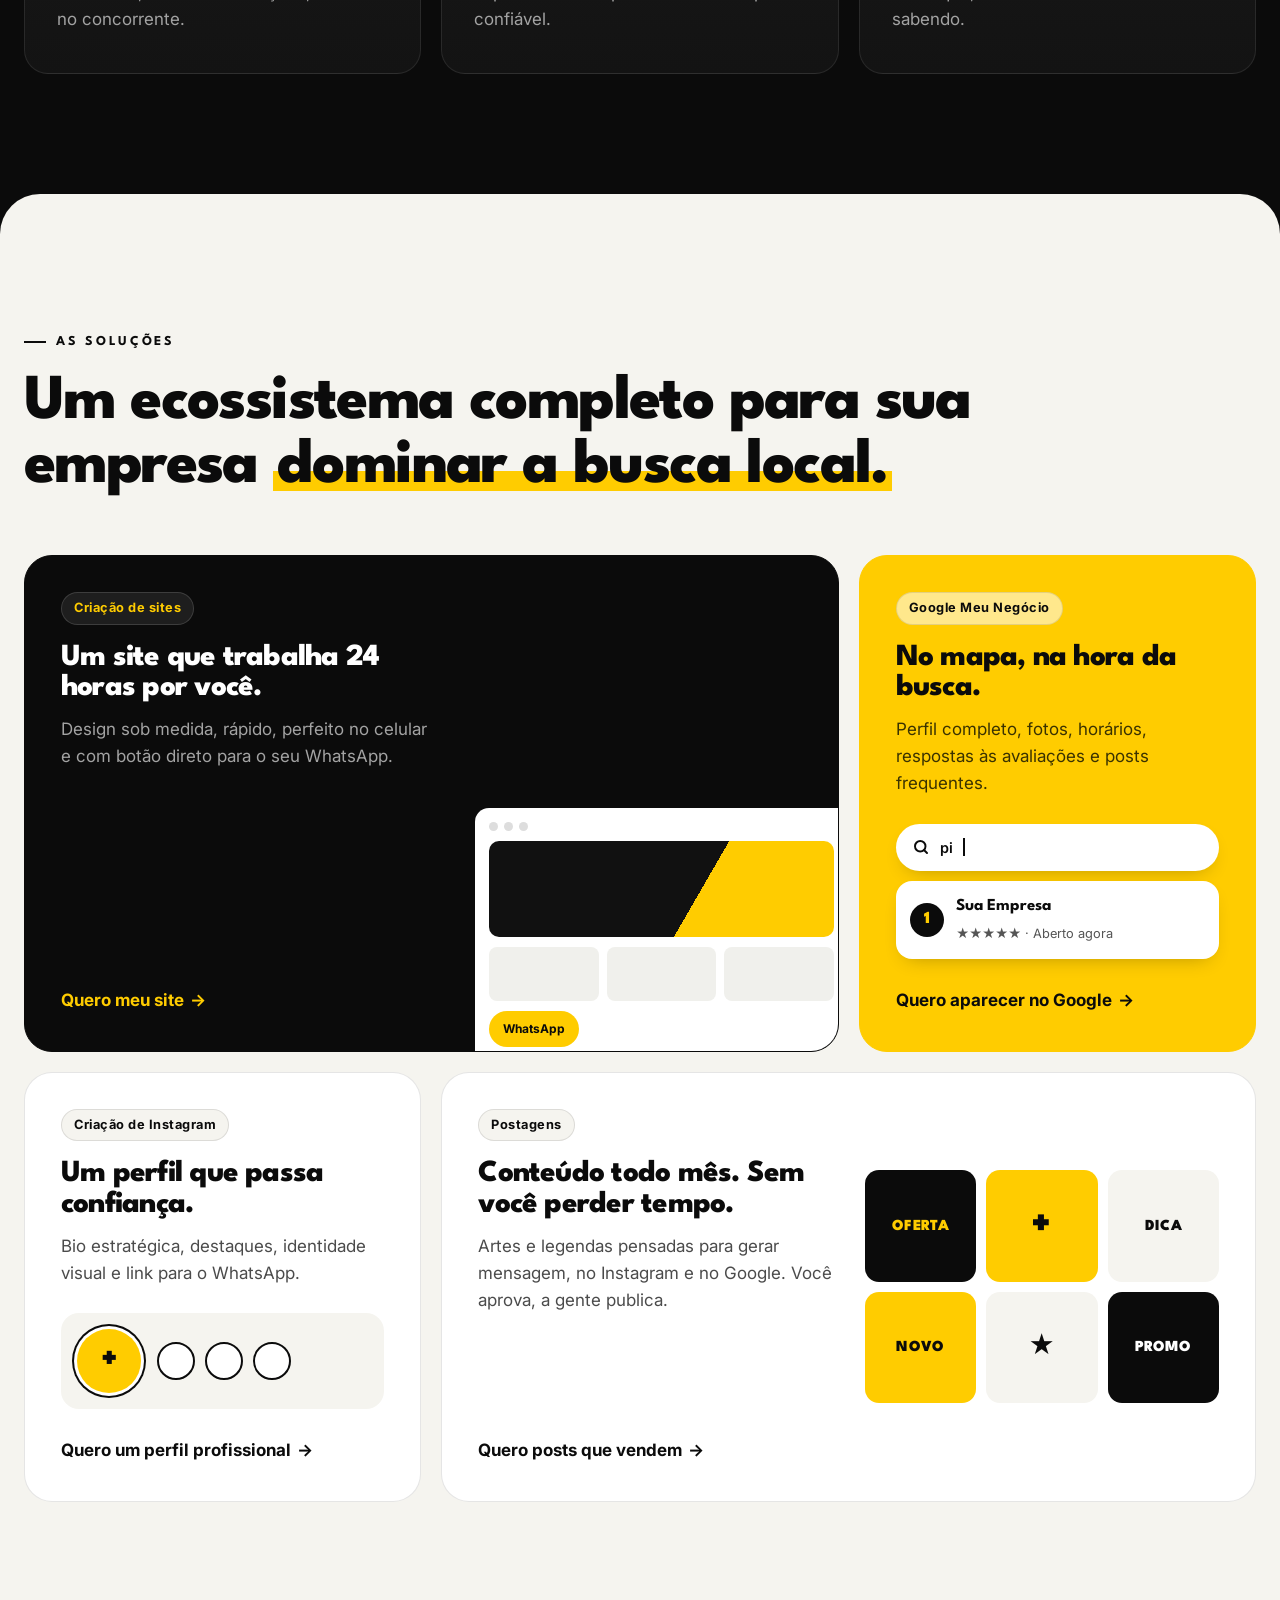
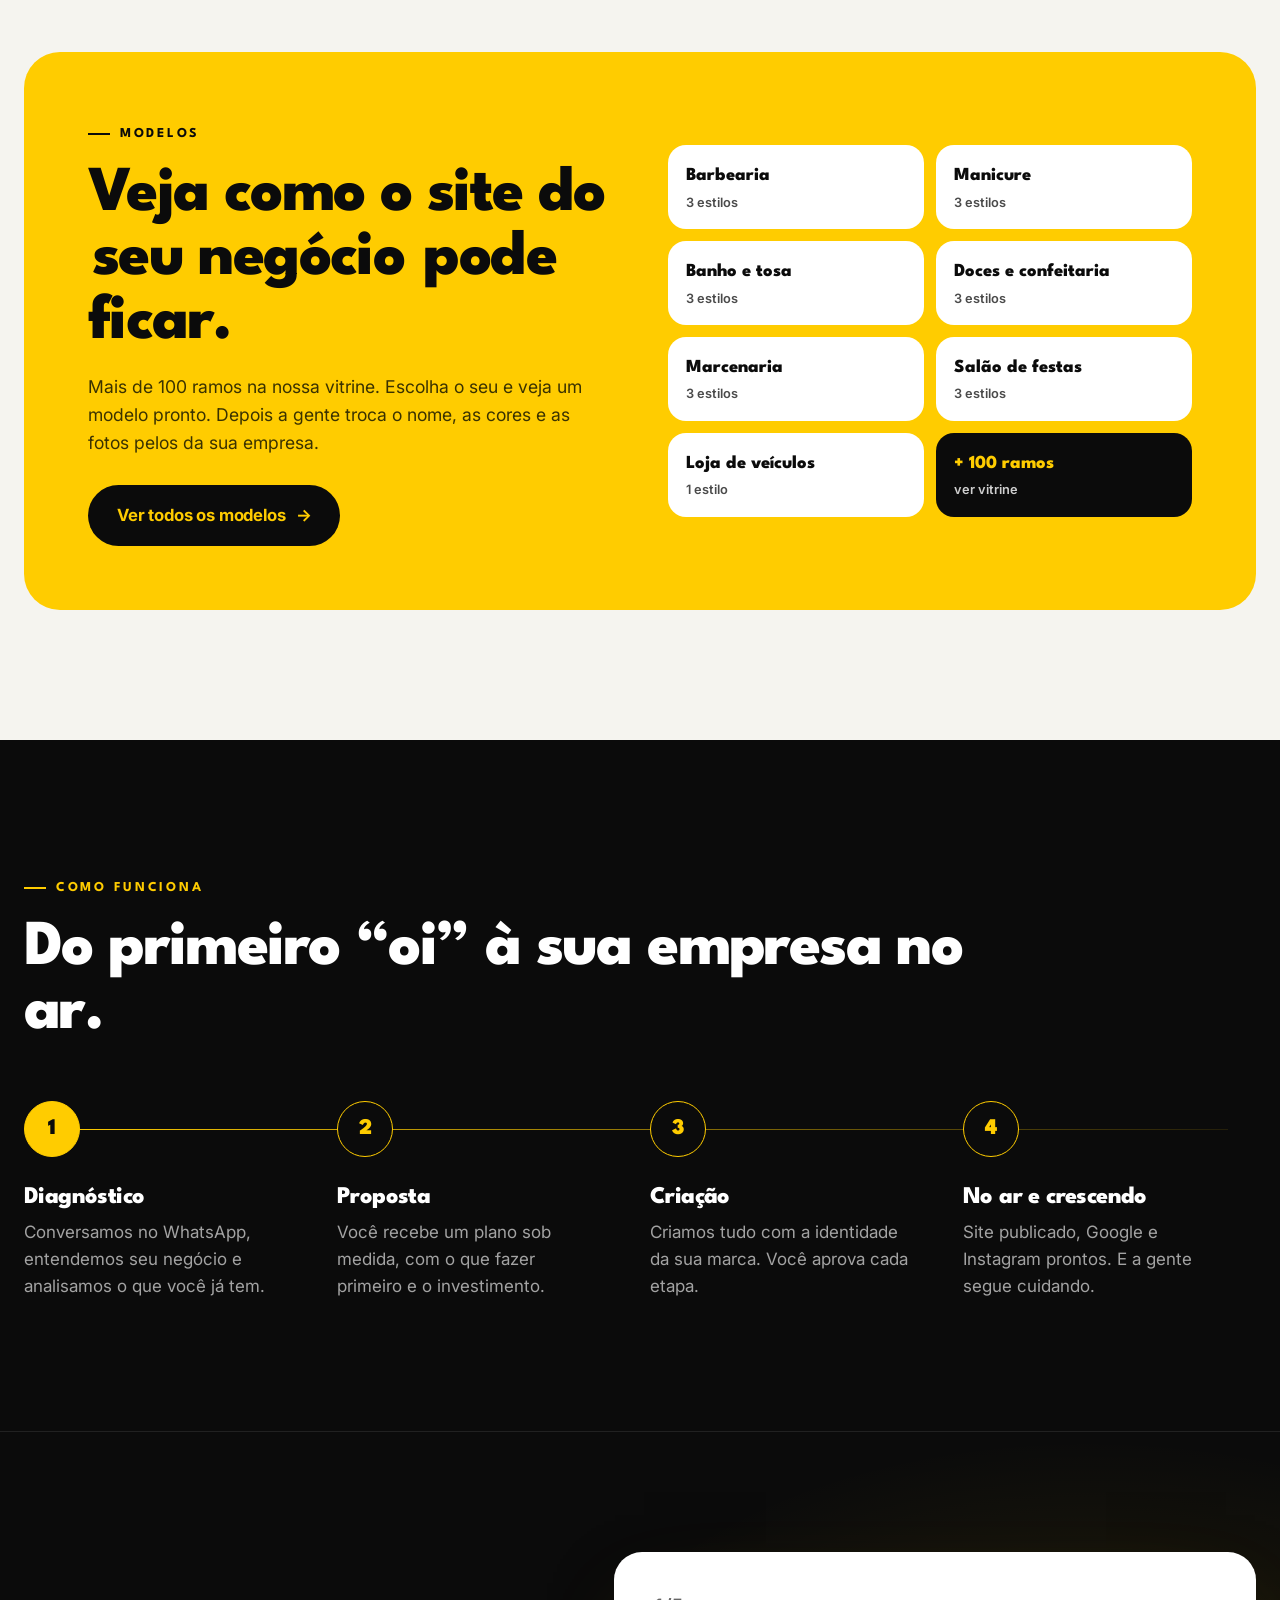
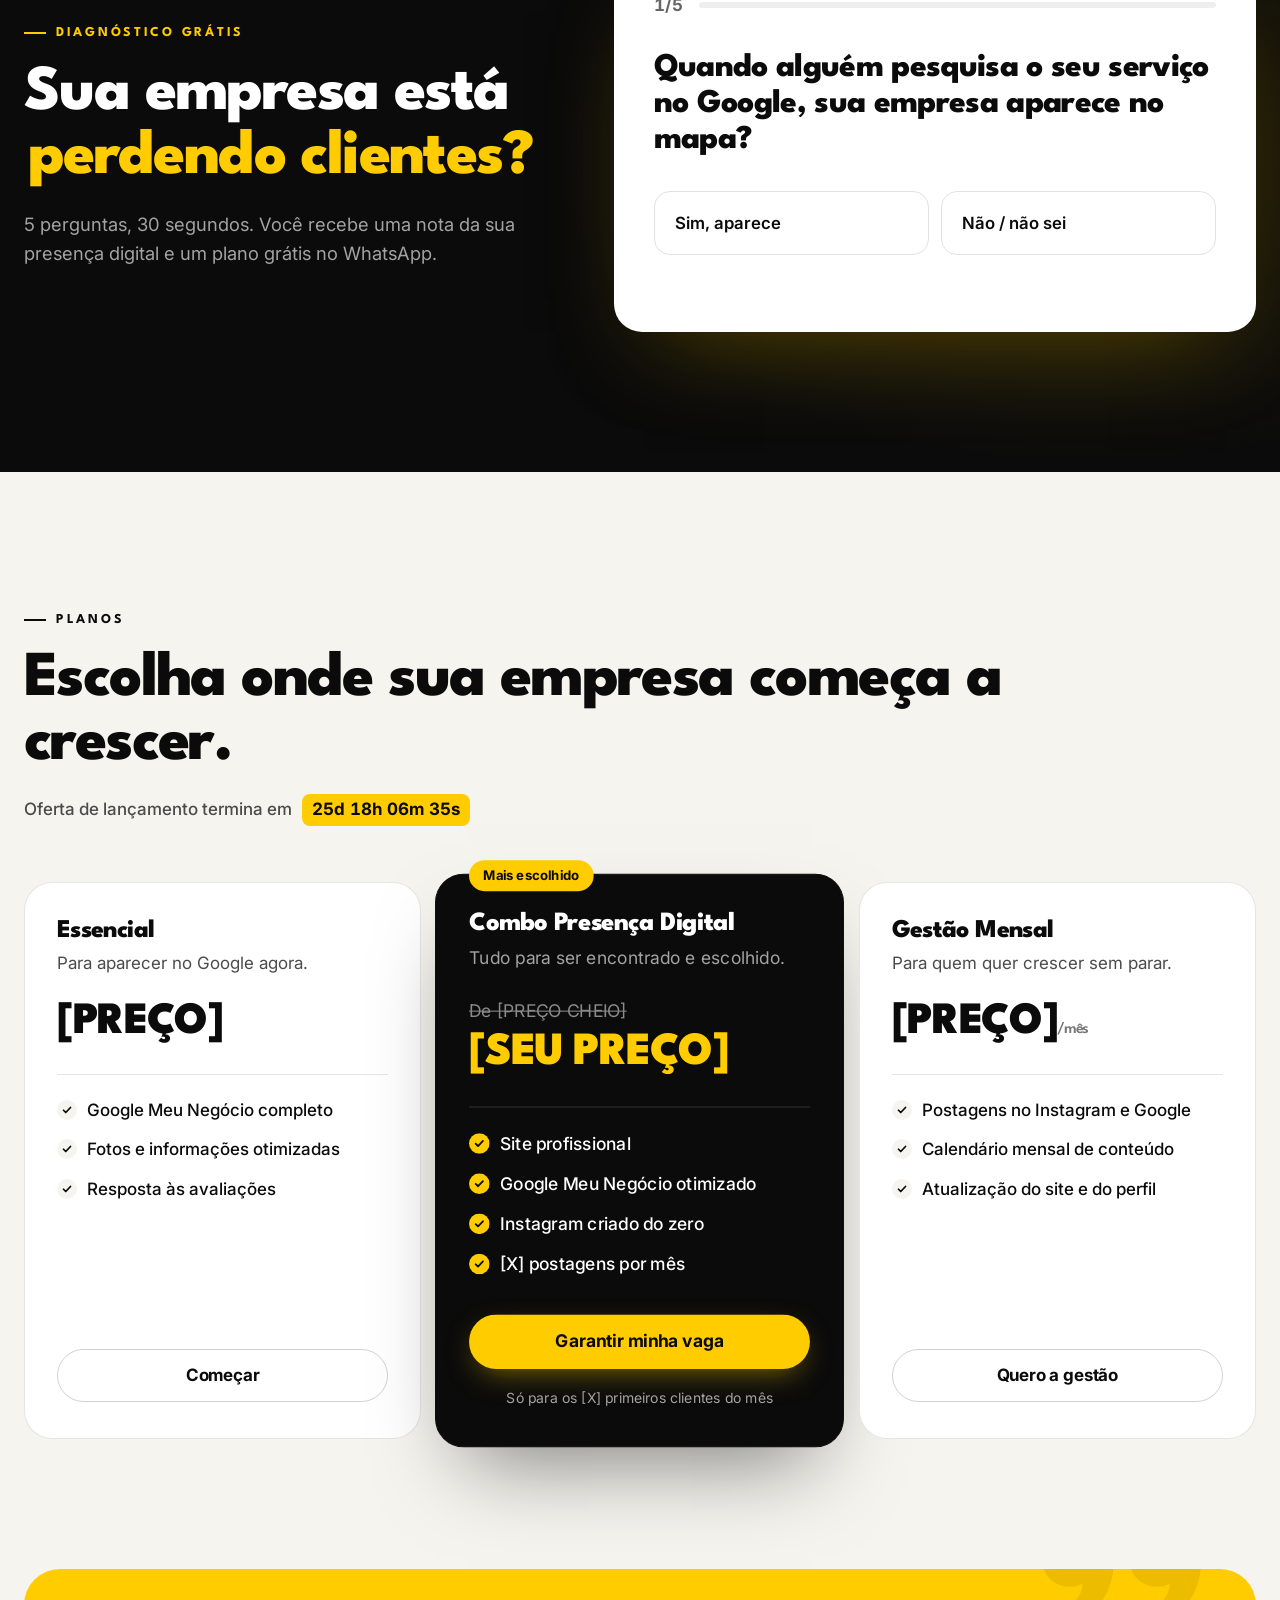
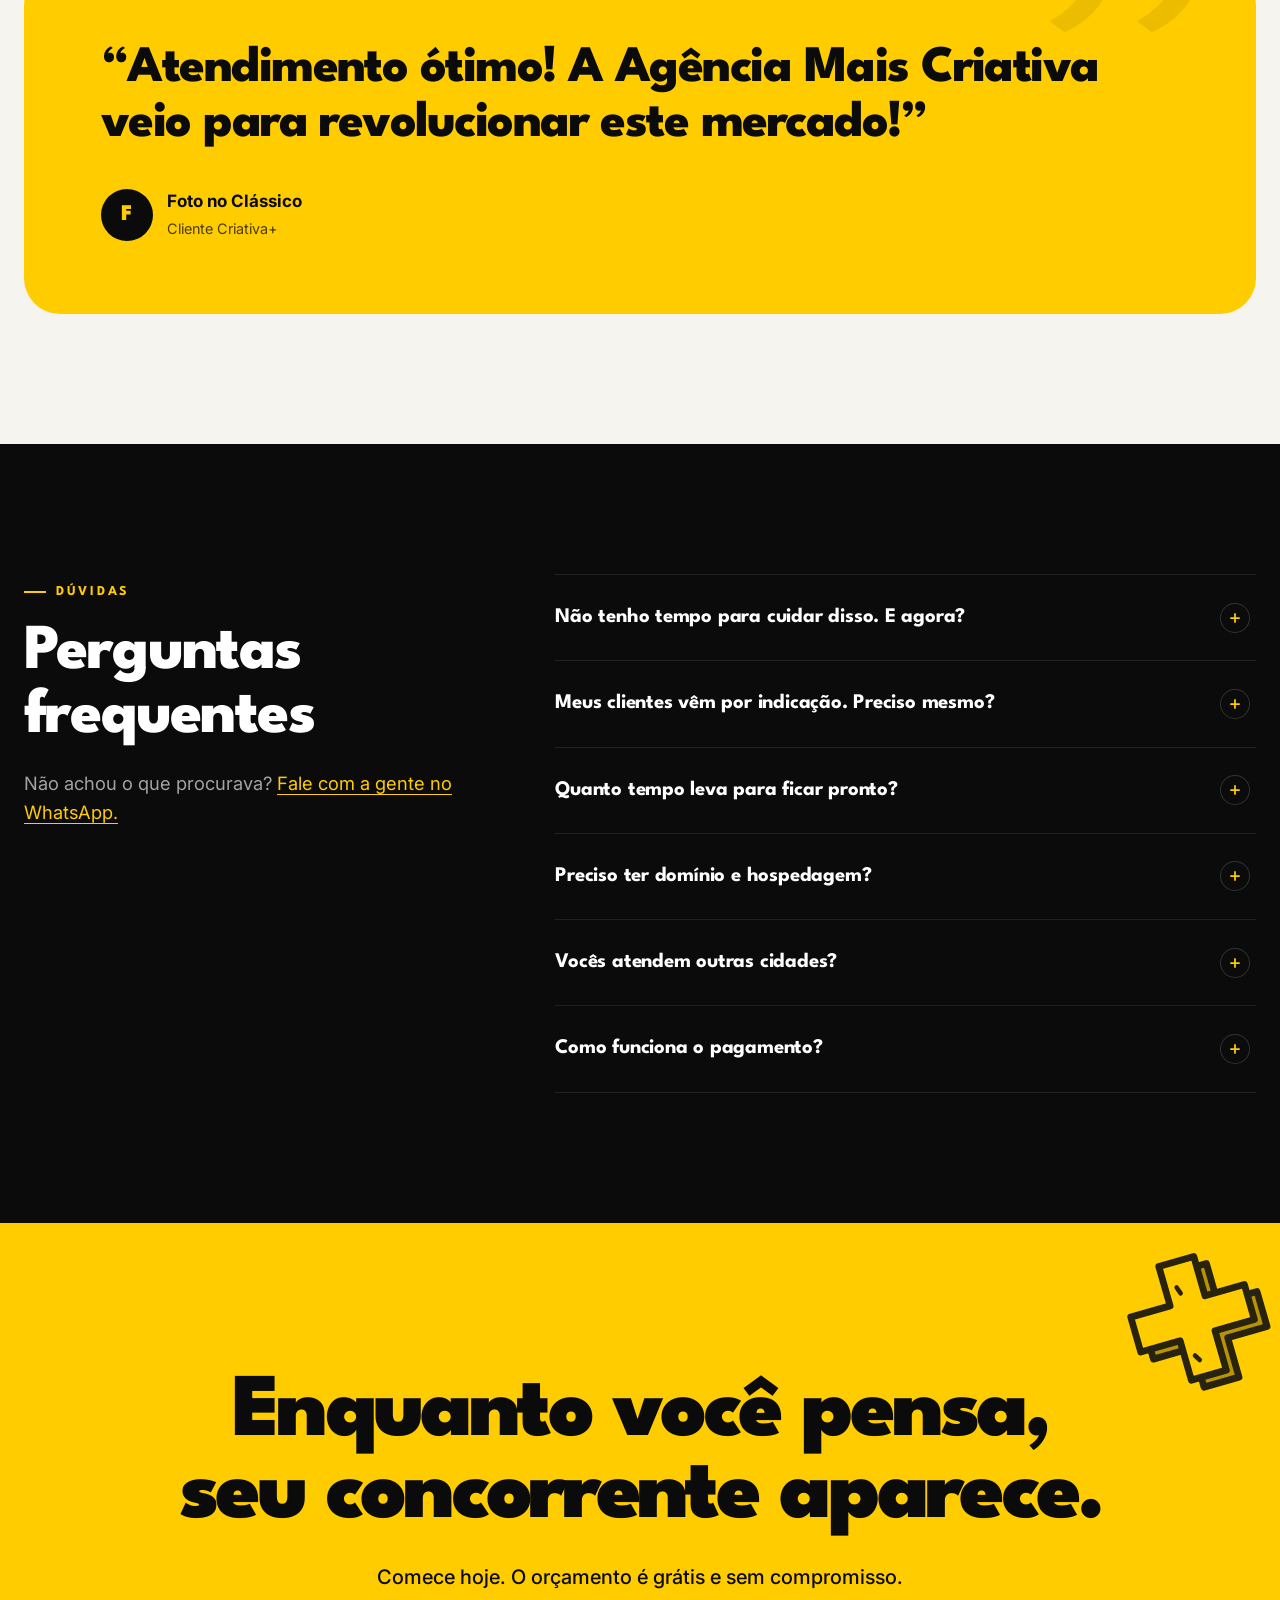
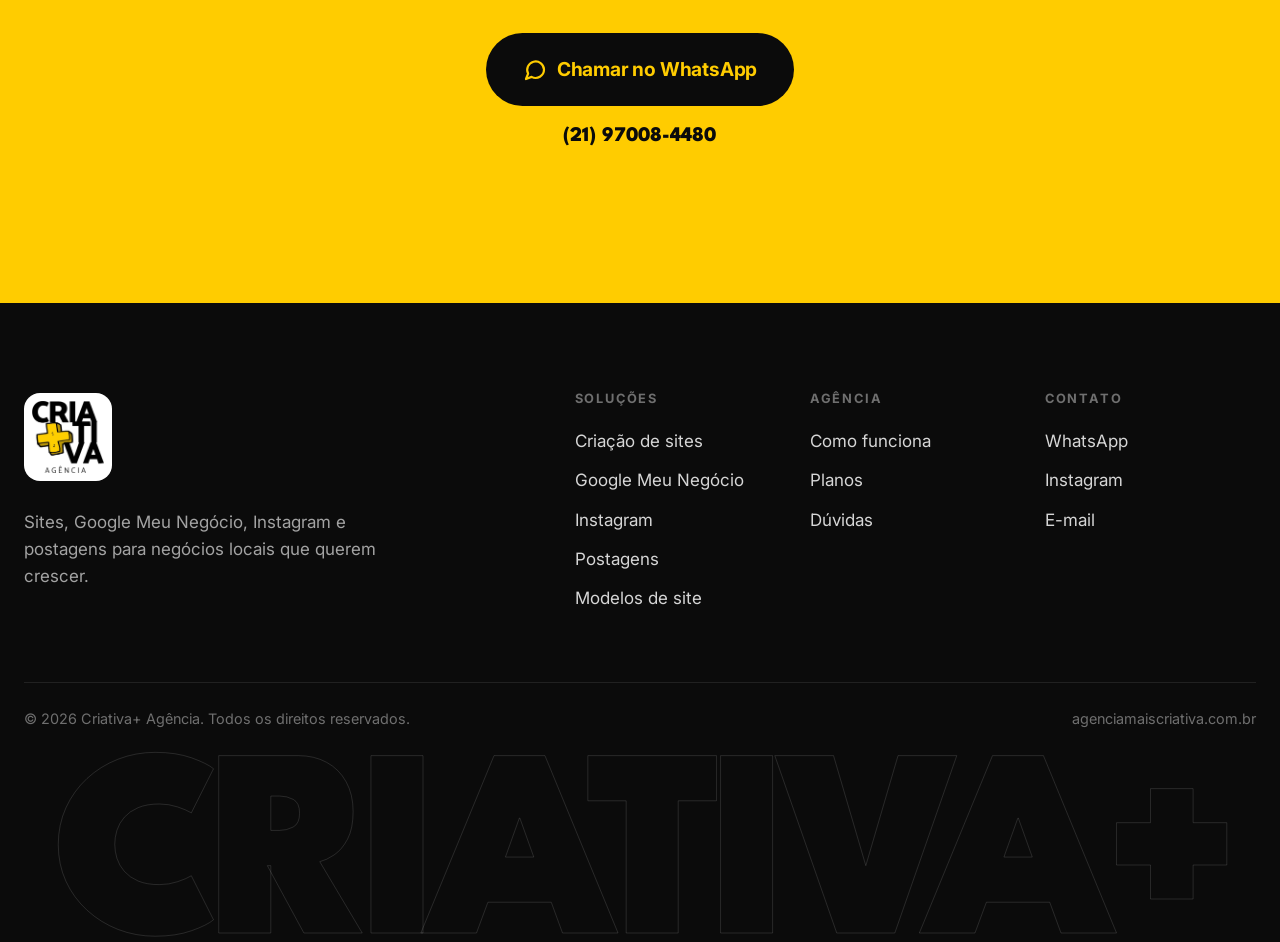
==== commit 94ce35da: "Versão 3 do site, adicionando seção de modelos." ====
--- a/index.html
+++ b/index.html
@@ -3,285 +3,396 @@
 <head>
   <meta charset="utf-8">
   <meta name="viewport" content="width=device-width, initial-scale=1">
-  <title>Criativa+ Agência | Sites, Google Meu Negócio e Instagram</title>
-  <meta name="description" content="A Criativa+ Agência cria sites profissionais, gerencia o Google Meu Negócio e cuida do Instagram da sua empresa para você ser encontrado e escolhido pelos clientes.">
-  <meta property="og:title" content="Criativa+ Agência | Sua empresa + vista">
-  <meta property="og:description" content="Sites, Google Meu Negócio, Instagram e postagens para trazer clientes até você.">
+  <title>Criativa+ Agência | Seja encontrado. Seja escolhido.</title>
+  <meta name="description" content="Site profissional, Google Meu Negócio, Instagram e postagens trabalhando juntos para colocar sua empresa na frente do concorrente. Orçamento grátis no WhatsApp.">
+  <meta property="og:title" content="Criativa+ Agência | Seja encontrado. Seja escolhido.">
+  <meta property="og:description" content="Site, Google Meu Negócio e Instagram que trazem clientes. Orçamento grátis no WhatsApp.">
   <meta property="og:type" content="website">
   <meta property="og:image" content="logo.png">
-  <meta name="theme-color" content="#FFCC00">
+  <meta name="theme-color" content="#0B0B0B">
   <link rel="icon" href="favicon.svg" type="image/svg+xml">
   <link rel="preconnect" href="https://fonts.googleapis.com">
   <link rel="preconnect" href="https://fonts.gstatic.com" crossorigin>
-  <link href="https://fonts.googleapis.com/css2?family=League+Spartan:wght@500;700;800;900&family=Inter:wght@400;500;600;700&display=swap" rel="stylesheet">
+  <link href="https://fonts.googleapis.com/css2?family=League+Spartan:wght@600;700;800;900&family=Inter:wght@400;500;600;700&display=swap" rel="stylesheet">
   <link rel="stylesheet" href="styles.css">
 </head>
 <body>
-
 <a class="skip" href="#conteudo">Pular para o conteúdo</a>
 
-<header class="header">
-  <div class="container header__inner">
-    <a href="#topo" class="header__logo" aria-label="Criativa+ Agência, início">
-      <img src="logo.png" alt="Criativa+ Agência" width="64" height="64">
+<div class="announce">
+  <span class="announce__pill">Novo</span>
+  <span>Oferta de lançamento: Combo Presença Digital com valor especial. Termina em <b class="mono" data-countdown>--d --h --m</b></span>
+  <a href="#planos">Ver planos <span aria-hidden="true">→</span></a>
+</div>
+
+<header class="nav" data-nav>
+  <div class="wrap nav__inner">
+    <a href="#topo" class="nav__brand" aria-label="Criativa+ Agência, início">
+      <span class="nav__logo"><img src="logo.png" alt="" width="40" height="40"></span>
+      <span class="nav__name">Criativa<b>+</b></span>
     </a>
-    <nav class="nav" aria-label="Principal">
-      <button class="nav__toggle" aria-expanded="false" aria-controls="menu" aria-label="Abrir menu">
-        <span></span><span></span><span></span>
-      </button>
-      <ul class="nav__menu" id="menu">
-        <li><a href="#servicos">Serviços</a></li>
-        <li><a href="#como-funciona">Como funciona</a></li>
-        <li><a href="#combo">Combo</a></li>
-        <li><a href="#duvidas">Dúvidas</a></li>
-        <li><a class="btn btn--dark btn--sm js-wa" data-msg="Olá! Vim pelo site e quero um orçamento." href="#contato">Pedir orçamento</a></li>
+    <button class="nav__toggle" aria-expanded="false" aria-controls="menu" aria-label="Abrir menu"><span></span><span></span></button>
+    <nav class="nav__menu" id="menu" aria-label="Principal">
+      <a href="#solucoes">Soluções</a>
+      <a href="modelos.html">Modelos</a>
+      <a href="#como">Como funciona</a>
+      <a href="#teste">Diagnóstico</a>
+      <a href="#planos">Planos</a>
+      <a href="#faq">Dúvidas</a>
+      <a class="btn btn--y btn--sm js-wa" data-msg="Olá! Vim pelo site e quero falar com a Criativa+." href="#contato">Falar com a gente</a>
+    </nav>
+  </div>
+</header>
+
+<main id="conteudo">
+
+<!-- ================= HERO ================= -->
+<section class="hero" id="topo">
+  <div class="hero__glow" aria-hidden="true"></div>
+  <div class="hero__grid-bg" aria-hidden="true"></div>
+  <div class="wrap hero__inner">
+    <div class="hero__copy">
+      <a href="#teste" class="eyebrow-link"><span class="dot" aria-hidden="true"></span>Diagnóstico grátis em 30 segundos <span aria-hidden="true">→</span></a>
+      <h1 class="hero__title">
+        <span class="line">Seja encontrado.</span>
+        <span class="line">Seja escolhido.</span>
+        <span class="line line--y">Venda mais.</span>
+      </h1>
+      <p class="hero__lead">Site, Google Meu Negócio, Instagram e postagens trabalhando juntos para colocar sua empresa na frente do concorrente, exatamente quando o cliente está procurando.</p>
+      <div class="hero__ctas">
+        <a class="btn btn--y btn--lg js-wa" data-msg="Olá! Quero colocar minha empresa na frente. Pode me passar um orçamento?" href="#contato">
+          <svg aria-hidden="true" viewBox="0 0 24 24"><path d="M21 11.5a8.4 8.4 0 0 1-12.4 7.4L3 21l2.1-5.4A8.4 8.4 0 1 1 21 11.5z"/></svg>
+          Quero um orçamento grátis
+        </a>
+        <a class="btn btn--ghost btn--lg" href="#solucoes">Conhecer as soluções</a>
+      </div>
+      <ul class="hero__checks">
+        <li>Sem compromisso</li><li>Resposta rápida</li><li>Atendimento online</li>
       </ul>
-    </nav>
-  </div>
-</header>
-
-<main id="conteudo">
-
-  <!-- HERO -->
-  <section class="hero" id="topo">
-    <div class="container hero__grid">
-      <div class="hero__text">
-        <span class="tag">Agência de presença digital</span>
-        <h1>Seu cliente te procura no Google. <mark>Faça ele te encontrar.</mark></h1>
-        <p class="lead">Criamos o seu site, colocamos sua empresa no mapa e deixamos o seu Instagram pronto para vender. Tudo com a cara da sua marca.</p>
-        <div class="hero__ctas">
-          <a class="btn btn--dark btn--lg js-wa" data-msg="Olá! Quero um orçamento para minha empresa." href="#contato">
-            <svg aria-hidden="true" viewBox="0 0 24 24"><path d="M21 11.5a8.4 8.4 0 0 1-12.4 7.4L3 21l2.1-5.4A8.4 8.4 0 1 1 21 11.5z"/></svg>
-            Orçamento grátis no WhatsApp
-          </a>
-          <a class="btn btn--ghost btn--lg" href="#servicos">Ver serviços</a>
-        </div>
-        <p class="hero__note">Sem compromisso. Resposta rápida.</p>
-      </div>
-
-      <div class="hero__visual" aria-hidden="true">
-        <div class="search">
-          <svg viewBox="0 0 24 24"><circle cx="11" cy="11" r="7"/><path d="M20 20l-4-4"/></svg>
-          <span class="search__text" data-typing>pizzaria perto de mim</span><span class="search__caret"></span>
-        </div>
-        <div class="mapcard">
-          <div class="mapcard__map">
-            <span class="road road--1"></span><span class="road road--2"></span><span class="road road--3"></span>
-            <span class="dot dot--1"></span><span class="dot dot--2"></span>
-            <span class="pin"><svg viewBox="0 0 24 24"><path d="M12 22s7-6.2 7-12a7 7 0 1 0-14 0c0 5.8 7 12 7 12z"/><circle cx="12" cy="10" r="2.6"/></svg></span>
+    </div>
+
+    <!-- Composição de produto -->
+    <div class="stage" aria-hidden="true">
+      <div class="browser">
+        <div class="browser__bar"><i></i><i></i><i></i><span>suaempresa.com.br</span></div>
+        <div class="browser__body">
+          <div class="mini-hero">
+            <div class="mini-hero__txt"><b></b><b></b><span></span><em>Fale no WhatsApp</em></div>
+            <div class="mini-hero__img"></div>
           </div>
-          <div class="mapcard__body">
-            <div class="mapcard__title"><strong>Sua Empresa</strong><span class="open">Aberto agora</span></div>
-            <span class="mapcard__meta">Primeiro resultado · perto de você</span>
-            <div class="mapcard__chips"><span>Ligar</span><span>Como chegar</span><span>Site</span></div>
-          </div>
-        </div>
-        <svg class="plus plus--hero" viewBox="0 0 132 132"><use href="#plus"/></svg>
-      </div>
-    </div>
-  </section>
-
-  <!-- FAIXA -->
-  <div class="marquee" aria-hidden="true">
-    <div class="marquee__track">
-      <span>SITES</span><b>+</b><span>GOOGLE MEU NEGÓCIO</span><b>+</b><span>INSTAGRAM</span><b>+</b><span>POSTAGENS</span><b>+</b>
-      <span>SITES</span><b>+</b><span>GOOGLE MEU NEGÓCIO</span><b>+</b><span>INSTAGRAM</span><b>+</b><span>POSTAGENS</span><b>+</b>
-    </div>
-  </div>
-
-  <!-- DOR -->
-  <section class="pain">
-    <div class="container pain__grid">
-      <h2>Boca a boca é ótimo. <span>Mas não é mais suficiente.</span></h2>
-      <ul class="pain__list">
-        <li><strong>Não aparece no Google?</strong> O cliente vai direto para o concorrente.</li>
-        <li><strong>Sem site?</strong> Fica difícil passar confiança para quem não te conhece.</li>
-        <li><strong>Instagram parado?</strong> Parece que a empresa fechou.</li>
-      </ul>
-    </div>
-  </section>
-
-  <!-- SERVIÇOS -->
-  <section class="services" id="servicos">
-    <div class="container">
-      <span class="tag">Serviços</span>
-      <h2 class="section-title">Tudo o que sua empresa precisa para ser <mark>encontrada e escolhida</mark></h2>
-
-      <div class="cards">
-        <article class="card">
-          <div class="card__icon"><svg aria-hidden="true" viewBox="0 0 24 24"><rect x="3" y="4" width="18" height="16" rx="2"/><path d="M3 9h18M7 13h6M7 16h10"/></svg></div>
-          <span class="card__num">01</span>
-          <h3>Criação de sites</h3>
-          <p>Um site profissional que transforma visita em pedido de orçamento.</p>
-          <ul>
-            <li>Design com a cara da sua marca</li>
-            <li>Perfeito no celular</li>
-            <li>Botão direto pro WhatsApp</li>
-            <li>Estruturado para o Google</li>
-          </ul>
-          <a class="card__link js-wa" data-msg="Olá! Quero um orçamento de site." href="#contato">Quero meu site →</a>
-        </article>
-
-        <article class="card card--dark">
-          <div class="card__icon"><svg aria-hidden="true" viewBox="0 0 24 24"><path d="M12 22s7-6.2 7-12a7 7 0 1 0-14 0c0 5.8 7 12 7 12z"/><circle cx="12" cy="10" r="2.6"/></svg></div>
-          <span class="card__num">02</span>
-          <h3>Google Meu Negócio</h3>
-          <p>Sua empresa no mapa, na frente de quem já está procurando o que você vende.</p>
-          <ul>
-            <li>Criação e otimização do perfil</li>
-            <li>Fotos, horários e informações em dia</li>
-            <li>Resposta às avaliações</li>
-            <li>Postagens frequentes</li>
-          </ul>
-          <a class="card__link js-wa" data-msg="Olá! Quero aparecer no Google Meu Negócio." href="#contato">Quero aparecer no Google →</a>
-        </article>
-
-        <article class="card">
-          <div class="card__icon"><svg aria-hidden="true" viewBox="0 0 24 24"><rect x="3" y="3" width="18" height="18" rx="5"/><circle cx="12" cy="12" r="4"/><circle cx="17.3" cy="6.7" r=".8"/></svg></div>
-          <span class="card__num">03</span>
-          <h3>Criação de Instagram</h3>
-          <p>Seu perfil profissional pronto para atrair seguidores e gerar contatos.</p>
-          <ul>
-            <li>Perfil comercial do zero</li>
-            <li>Bio estratégica com link</li>
-            <li>Destaques com identidade visual</li>
-            <li>Foto de perfil e capas</li>
-          </ul>
-          <a class="card__link js-wa" data-msg="Olá! Quero um Instagram profissional." href="#contato">Quero um perfil profissional →</a>
-        </article>
-
-        <article class="card card--yellow">
-          <div class="card__icon"><svg aria-hidden="true" viewBox="0 0 24 24"><rect x="3" y="3" width="7.5" height="7.5" rx="1.5"/><rect x="13.5" y="3" width="7.5" height="7.5" rx="1.5"/><rect x="3" y="13.5" width="7.5" height="7.5" rx="1.5"/><path d="M17.25 13.5v7.5M13.5 17.25H21"/></svg></div>
-          <span class="card__num">04</span>
-          <h3>Postagens</h3>
-          <p>Conteúdo para Instagram e Google Meu Negócio, pensado para gerar mensagens.</p>
-          <ul>
-            <li>Artes com a sua marca</li>
-            <li>Legendas que vendem</li>
-            <li>Calendário mensal</li>
-            <li>Você aprova, a gente publica</li>
-          </ul>
-          <a class="card__link js-wa" data-msg="Olá! Quero saber das postagens." href="#contato">Quero posts que vendem →</a>
-        </article>
-      </div>
-    </div>
-  </section>
-
-  <!-- COMO FUNCIONA -->
-  <section class="steps" id="como-funciona">
-    <div class="container">
-      <span class="tag tag--light">Como funciona</span>
-      <h2 class="section-title section-title--light">Simples, rápido e sem complicação</h2>
-      <ol class="steps__list">
-        <li>
-          <span class="steps__n">1</span>
-          <h3>Conversa no WhatsApp</h3>
-          <p>Você conta sobre a sua empresa e o que precisa. A gente monta uma proposta sob medida.</p>
-        </li>
-        <li>
-          <span class="steps__n">2</span>
-          <h3>Criamos e você aprova</h3>
-          <p>Desenvolvemos tudo com a identidade da sua marca e ajustamos até ficar do seu jeito.</p>
-        </li>
-        <li>
-          <span class="steps__n">3</span>
-          <h3>Sua empresa no ar</h3>
-          <p>Site publicado, perfil no Google e Instagram prontos para receber clientes.</p>
-        </li>
-      </ol>
-    </div>
-  </section>
-
-  <!-- COMBO -->
-  <section class="combo" id="combo">
-    <div class="container combo__grid">
-      <div>
-        <span class="sticker">Oferta de lançamento</span>
-        <h2>Combo presença <mark>digital</mark></h2>
-        <ul class="combo__list">
-          <li>Site profissional</li>
-          <li>Google Meu Negócio otimizado</li>
-          <li>Instagram criado do zero</li>
-          <li>[X] postagens por mês</li>
-        </ul>
-      </div>
-      <div class="price">
-        <span class="price__from">De [PREÇO CHEIO]</span>
-        <span class="price__value">[SEU PREÇO]</span>
-        <span class="price__note">Só para os [X] primeiros clientes do mês</span>
-        <a class="btn btn--dark btn--lg btn--block js-wa" data-msg="Olá! Quero garantir o Combo Presença Digital." href="#contato">Garantir minha vaga</a>
-      </div>
-    </div>
-  </section>
-
-  <!-- FAQ -->
-  <section class="faq" id="duvidas">
-    <div class="container container--narrow">
-      <span class="tag">Dúvidas</span>
-      <h2 class="section-title">Perguntas frequentes</h2>
-      <details>
-        <summary>Quanto tempo leva para o site ficar pronto?</summary>
-        <p>Em média [PRAZO], depois que recebemos as informações e fotos da sua empresa.</p>
-      </details>
-      <details>
-        <summary>Preciso ter domínio e hospedagem?</summary>
-        <p>Não precisa se preocupar: a gente orienta você na compra do domínio (ex.: suaempresa.com.br) e cuida da publicação do site.</p>
-      </details>
-      <details>
-        <summary>Vocês atendem empresas de outras cidades?</summary>
-        <p>Sim. Todo o atendimento pode ser feito online, pelo WhatsApp e por chamada de vídeo.</p>
-      </details>
-      <details>
-        <summary>Já tenho Google Meu Negócio. Vocês podem cuidar dele?</summary>
-        <p>Sim. Analisamos o seu perfil atual, corrigimos o que estiver faltando e assumimos a gestão.</p>
-      </details>
-      <details>
-        <summary>Como funciona o pagamento?</summary>
-        <p>[FORMAS DE PAGAMENTO, ex.: Pix, cartão em até X vezes].</p>
-      </details>
-    </div>
-  </section>
-
-  <!-- CTA FINAL -->
-  <section class="final" id="contato">
-    <div class="container final__inner">
-      <svg class="plus plus--final" aria-hidden="true" viewBox="0 0 132 132"><use href="#plus"/></svg>
-      <h2>Seu concorrente já está online. <mark>E você?</mark></h2>
-      <p class="lead">Orçamento grátis e sem compromisso. É só mandar um “oi”.</p>
-      <a class="btn btn--dark btn--xl js-wa" data-msg="Olá! Vim pelo site e quero um orçamento." href="#contato">
+          <div class="mini-cards"><span></span><span></span><span></span></div>
+        </div>
+      </div>
+
+      <div class="phone">
+        <div class="phone__notch"></div>
+        <div class="ig">
+          <div class="ig__head"><span class="ig__av">+</span><div><b>suaempresa</b><small>Orçamento pelo WhatsApp ↓</small></div></div>
+          <div class="ig__stats"><span><b>Posts</b></span><span><b>Seguidores</b></span><span><b>Seguindo</b></span></div>
+          <div class="ig__hl"><i></i><i></i><i></i><i></i></div>
+          <div class="ig__grid"><i></i><i></i><i></i><i></i><i></i><i></i><i></i><i></i><i></i></div>
+        </div>
+      </div>
+
+      <div class="gcard float-a">
+        <div class="gcard__map"><span class="gcard__pin"><svg viewBox="0 0 24 24"><path d="M12 22s7-6.2 7-12a7 7 0 1 0-14 0c0 5.8 7 12 7 12z"/><circle cx="12" cy="10" r="2.6"/></svg></span></div>
+        <div class="gcard__body">
+          <b>Sua Empresa</b>
+          <span class="stars">★★★★★</span>
+          <span class="open">Aberto agora · Como chegar</span>
+        </div>
+      </div>
+
+      <div class="toast float-b">
+        <span class="toast__ic"><svg viewBox="0 0 24 24"><path d="M21 11.5a8.4 8.4 0 0 1-12.4 7.4L3 21l2.1-5.4A8.4 8.4 0 1 1 21 11.5z"/></svg></span>
+        <div><b>Nova mensagem</b><span data-toast>Olá! Vi vocês no Google e quero um orçamento.</span></div>
+      </div>
+
+      <svg class="stage__plus" viewBox="0 0 132 132"><use href="#plus"/></svg>
+    </div>
+  </div>
+</section>
+
+<!-- ================= SEGMENTOS ================= -->
+<section class="segments" aria-label="Segmentos atendidos">
+  <p class="segments__label">Feito para negócios locais que querem crescer</p>
+  <div class="ticker" aria-hidden="true">
+    <div class="ticker__track">
+      <span>Restaurantes</span><span>Clínicas</span><span>Salões de beleza</span><span>Oficinas</span><span>Lojas</span><span>Fotógrafos</span><span>Academias</span><span>Pet shops</span><span>Consultórios</span><span>Prestadores de serviço</span>
+      <span>Restaurantes</span><span>Clínicas</span><span>Salões de beleza</span><span>Oficinas</span><span>Lojas</span><span>Fotógrafos</span><span>Academias</span><span>Pet shops</span><span>Consultórios</span><span>Prestadores de serviço</span>
+    </div>
+  </div>
+</section>
+
+<!-- ================= PROBLEMA ================= -->
+<section class="problem">
+  <div class="wrap">
+    <p class="kicker">O problema</p>
+    <h2 class="h2 problem__title">O cliente já decidiu comprar. <span class="muted">A dúvida é de quem.</span></h2>
+    <div class="problem__grid">
+      <article class="pcard">
+        <span class="pcard__n">01</span>
+        <h3>Ele pesquisa no Google.</h3>
+        <p>Se sua empresa não aparece no mapa, com fotos, horário e avaliações, ele clica no concorrente.</p>
+      </article>
+      <article class="pcard">
+        <span class="pcard__n">02</span>
+        <h3>Ele confere o Instagram.</h3>
+        <p>Perfil parado ou amador passa a impressão de empresa fechada ou pouco confiável.</p>
+      </article>
+      <article class="pcard">
+        <span class="pcard__n">03</span>
+        <h3>Ele procura o contato.</h3>
+        <p>Se não acha um site e um WhatsApp em um clique, desiste. E você nem fica sabendo.</p>
+      </article>
+    </div>
+  </div>
+</section>
+
+<!-- ================= SOLUÇÕES (BENTO) ================= -->
+<section class="solutions" id="solucoes">
+  <div class="wrap">
+    <p class="kicker kicker--dark">As soluções</p>
+    <h2 class="h2 h2--dark">Um ecossistema completo para sua empresa <span class="mark">dominar a busca local.</span></h2>
+
+    <div class="bento">
+      <article class="tile tile--site">
+        <div class="tile__copy">
+          <span class="tile__tag">Criação de sites</span>
+          <h3>Um site que trabalha 24 horas por você.</h3>
+          <p>Design sob medida, rápido, perfeito no celular e com botão direto para o seu WhatsApp.</p>
+          <a class="tile__link js-wa" data-msg="Olá! Quero um site para minha empresa." href="#contato">Quero meu site <span aria-hidden="true">→</span></a>
+        </div>
+        <div class="tile__art art-site" aria-hidden="true">
+          <div class="art-site__win"><div class="art-site__bar"><i></i><i></i><i></i></div><div class="art-site__hero"></div><div class="art-site__row"><i></i><i></i><i></i></div><div class="art-site__btn">WhatsApp</div></div>
+        </div>
+      </article>
+
+      <article class="tile tile--gmn">
+        <span class="tile__tag">Google Meu Negócio</span>
+        <h3>No mapa, na hora da busca.</h3>
+        <p>Perfil completo, fotos, horários, respostas às avaliações e posts frequentes.</p>
+        <div class="art-search" aria-hidden="true">
+          <div class="art-search__bar"><svg viewBox="0 0 24 24"><circle cx="11" cy="11" r="7"/><path d="M20 20l-4-4"/></svg><span data-typing>pizzaria perto de mim</span><i class="caret"></i></div>
+          <div class="art-search__res"><span class="pin">1</span><div><b>Sua Empresa</b><small>★★★★★ · Aberto agora</small></div></div>
+        </div>
+        <a class="tile__link js-wa" data-msg="Olá! Quero aparecer no Google Meu Negócio." href="#contato">Quero aparecer no Google <span aria-hidden="true">→</span></a>
+      </article>
+
+      <article class="tile tile--ig">
+        <span class="tile__tag">Criação de Instagram</span>
+        <h3>Um perfil que passa confiança.</h3>
+        <p>Bio estratégica, destaques, identidade visual e link para o WhatsApp.</p>
+        <div class="art-ig" aria-hidden="true"><span class="art-ig__av">+</span><div class="art-ig__hl"><i></i><i></i><i></i></div></div>
+        <a class="tile__link js-wa" data-msg="Olá! Quero um Instagram profissional." href="#contato">Quero um perfil profissional <span aria-hidden="true">→</span></a>
+      </article>
+
+      <article class="tile tile--posts">
+        <div class="tile__copy">
+          <span class="tile__tag">Postagens</span>
+          <h3>Conteúdo todo mês. Sem você perder tempo.</h3>
+          <p>Artes e legendas pensadas para gerar mensagem, no Instagram e no Google. Você aprova, a gente publica.</p>
+          <a class="tile__link js-wa" data-msg="Olá! Quero posts para minha empresa." href="#contato">Quero posts que vendem <span aria-hidden="true">→</span></a>
+        </div>
+        <div class="art-posts" aria-hidden="true">
+          <i class="p1">OFERTA</i><i class="p2">+</i><i class="p3">DICA</i><i class="p4">NOVO</i><i class="p5">★</i><i class="p6">PROMO</i>
+        </div>
+      </article>
+    </div>
+  </div>
+</section>
+
+
+<!-- ================= MODELOS (chamada) ================= -->
+<section class="mteaser" id="modelos">
+  <div class="wrap mteaser__inner">
+    <div>
+      <p class="kicker kicker--dark">Modelos</p>
+      <h2 class="h2 h2--dark" style="margin-bottom:18px">Veja como o site do <span class="mark">seu negócio</span> pode ficar.</h2>
+      <p class="mteaser__lead">Mais de 100 ramos na nossa vitrine. Escolha o seu e veja um modelo pronto. Depois a gente troca o nome, as cores e as fotos pelos da sua empresa.</p>
+      <a class="btn btn--k btn--lg" href="modelos.html">Ver todos os modelos <span aria-hidden="true">→</span></a>
+    </div>
+    <ul class="mteaser__list" aria-label="Ramos com modelo pronto">
+      <li><a href="modelos.html?ramo=barbeiro">Barbearia <small>3 estilos</small></a></li>
+      <li><a href="modelos.html?ramo=manicure">Manicure <small>3 estilos</small></a></li>
+      <li><a href="modelos.html?ramo=banho-e-tosa">Banho e tosa <small>3 estilos</small></a></li>
+      <li><a href="modelos.html?ramo=doces">Doces e confeitaria <small>3 estilos</small></a></li>
+      <li><a href="modelos.html?ramo=marceneiro">Marcenaria <small>3 estilos</small></a></li>
+      <li><a href="modelos.html?ramo=festas">Salão de festas <small>3 estilos</small></a></li>
+      <li><a href="modelos.html?ramo=veiculos">Loja de veículos <small>1 estilo</small></a></li>
+      <li><a href="modelos.html">+ 100 ramos <small>ver vitrine</small></a></li>
+    </ul>
+  </div>
+</section>
+
+<!-- ================= COMO FUNCIONA ================= -->
+<section class="how" id="como">
+  <div class="wrap">
+    <p class="kicker">Como funciona</p>
+    <h2 class="h2">Do primeiro “oi” à sua empresa no ar.</h2>
+    <ol class="steps">
+      <li><span class="steps__n">1</span><h3>Diagnóstico</h3><p>Conversamos no WhatsApp, entendemos seu negócio e analisamos o que você já tem.</p></li>
+      <li><span class="steps__n">2</span><h3>Proposta</h3><p>Você recebe um plano sob medida, com o que fazer primeiro e o investimento.</p></li>
+      <li><span class="steps__n">3</span><h3>Criação</h3><p>Criamos tudo com a identidade da sua marca. Você aprova cada etapa.</p></li>
+      <li><span class="steps__n">4</span><h3>No ar e crescendo</h3><p>Site publicado, Google e Instagram prontos. E a gente segue cuidando.</p></li>
+    </ol>
+  </div>
+</section>
+
+<!-- ================= DIAGNÓSTICO ================= -->
+<section class="quiz" id="teste">
+  <div class="wrap quiz__wrap">
+    <div class="quiz__intro">
+      <p class="kicker">Diagnóstico grátis</p>
+      <h2 class="h2">Sua empresa está <span class="mark">perdendo clientes?</span></h2>
+      <p class="lead">5 perguntas, 30 segundos. Você recebe uma nota da sua presença digital e um plano grátis no WhatsApp.</p>
+    </div>
+
+    <form class="qcard" data-quiz novalidate>
+      <div class="qcard__top"><span class="mono" aria-live="polite"><span data-step>1</span>/<span>5</span></span><div class="qbar" aria-hidden="true"><span data-progress></span></div></div>
+
+      <fieldset class="q is-active"><legend>Quando alguém pesquisa o seu serviço no Google, sua empresa aparece no mapa?</legend>
+        <div class="q__opts"><button type="button" class="opt" data-points="0">Sim, aparece</button><button type="button" class="opt" data-points="2" data-label="não aparece no Google">Não / não sei</button></div></fieldset>
+      <fieldset class="q"><legend>Sua empresa tem um site profissional?</legend>
+        <div class="q__opts"><button type="button" class="opt" data-points="0">Sim, e é bom</button><button type="button" class="opt" data-points="2" data-label="não tem site profissional">Não / está ultrapassado</button></div></fieldset>
+      <fieldset class="q"><legend>O cliente fala com você no WhatsApp em 1 clique, pelo site ou Instagram?</legend>
+        <div class="q__opts"><button type="button" class="opt" data-points="0">Sim</button><button type="button" class="opt" data-points="2" data-label="sem WhatsApp em 1 clique">Não</button></div></fieldset>
+      <fieldset class="q"><legend>Você posta no Instagram pelo menos 3 vezes por semana?</legend>
+        <div class="q__opts"><button type="button" class="opt" data-points="0">Sim</button><button type="button" class="opt" data-points="2" data-label="Instagram parado">Não, fica parado</button></div></fieldset>
+      <fieldset class="q"><legend>Hoje, a maioria dos seus clientes vem de onde?</legend>
+        <div class="q__opts"><button type="button" class="opt" data-points="0">Da internet</button><button type="button" class="opt" data-points="2" data-label="depende do boca a boca">Do boca a boca</button></div></fieldset>
+
+      <div class="qres" data-result hidden tabindex="-1">
+        <div class="gauge" aria-hidden="true"><svg viewBox="0 0 120 120"><circle cx="60" cy="60" r="52" class="gauge__bg"/><circle cx="60" cy="60" r="52" class="gauge__fg" data-gauge/></svg><span data-score>0</span></div>
+        <p class="qres__label">Nota da sua presença digital (de 0 a 10)</p>
+        <p class="qres__verdict" data-verdict></p>
+        <p class="qres__text" data-text></p>
+        <a class="btn btn--y btn--lg btn--block js-wa-quiz" href="#contato">
+          <svg aria-hidden="true" viewBox="0 0 24 24"><path d="M21 11.5a8.4 8.4 0 0 1-12.4 7.4L3 21l2.1-5.4A8.4 8.4 0 1 1 21 11.5z"/></svg>
+          Receber meu plano grátis
+        </a>
+        <button type="button" class="qres__again" data-restart>Refazer o diagnóstico</button>
+      </div>
+    </form>
+  </div>
+</section>
+
+<!-- ================= PLANOS ================= -->
+<section class="plans" id="planos">
+  <div class="wrap">
+    <div class="plans__head">
+      <p class="kicker kicker--dark">Planos</p>
+      <h2 class="h2 h2--dark">Escolha onde sua empresa começa a crescer.</h2>
+      <p class="plans__timer">Oferta de lançamento termina em <span class="timer" data-timer><b data-d>--</b>d <b data-h>--</b>h <b data-m>--</b>m <b data-s>--</b>s</span></p>
+    </div>
+    <div class="plans__grid">
+      <article class="plan">
+        <h3>Essencial</h3>
+        <p class="plan__desc">Para aparecer no Google agora.</p>
+        <p class="plan__price">[PREÇO]</p>
+        <ul><li>Google Meu Negócio completo</li><li>Fotos e informações otimizadas</li><li>Resposta às avaliações</li></ul>
+        <a class="btn btn--outline btn--block js-wa" data-msg="Olá! Tenho interesse no plano Essencial." href="#contato">Começar</a>
+      </article>
+      <article class="plan plan--featured">
+        <span class="plan__badge">Mais escolhido</span>
+        <h3>Combo Presença Digital</h3>
+        <p class="plan__desc">Tudo para ser encontrado e escolhido.</p>
+        <p class="plan__old">De [PREÇO CHEIO]</p>
+        <p class="plan__price">[SEU PREÇO]</p>
+        <ul><li>Site profissional</li><li>Google Meu Negócio otimizado</li><li>Instagram criado do zero</li><li>[X] postagens por mês</li></ul>
+        <a class="btn btn--y btn--block js-wa" data-msg="Olá! Quero o Combo Presença Digital." href="#contato">Garantir minha vaga</a>
+        <p class="plan__note">Só para os [X] primeiros clientes do mês</p>
+      </article>
+      <article class="plan">
+        <h3>Gestão Mensal</h3>
+        <p class="plan__desc">Para quem quer crescer sem parar.</p>
+        <p class="plan__price">[PREÇO]<small>/mês</small></p>
+        <ul><li>Postagens no Instagram e Google</li><li>Calendário mensal de conteúdo</li><li>Atualização do site e do perfil</li></ul>
+        <a class="btn btn--outline btn--block js-wa" data-msg="Olá! Tenho interesse na Gestão Mensal." href="#contato">Quero a gestão</a>
+      </article>
+    </div>
+  </div>
+</section>
+
+<!-- ================= DEPOIMENTO ================= -->
+<section class="voice">
+  <div class="wrap">
+    <figure class="voice__fig">
+      <blockquote><p>“Atendimento ótimo! A Agência Mais Criativa veio para revolucionar este mercado!”</p></blockquote>
+      <figcaption><span class="voice__av" aria-hidden="true">F</span><span><b>Foto no Clássico</b><small>Cliente Criativa+</small></span></figcaption>
+    </figure>
+  </div>
+</section>
+
+<!-- ================= FAQ ================= -->
+<section class="faq" id="faq">
+  <div class="wrap faq__wrap">
+    <div>
+      <p class="kicker">Dúvidas</p>
+      <h2 class="h2">Perguntas frequentes</h2>
+      <p class="lead">Não achou o que procurava? <a class="link js-wa" data-msg="Olá! Tenho uma dúvida." href="#contato">Fale com a gente no WhatsApp.</a></p>
+    </div>
+    <div class="faq__list">
+      <details><summary>Não tenho tempo para cuidar disso. E agora?</summary><p>É exatamente por isso que existimos. Você conta sobre a sua empresa, aprova o que criamos e a gente cuida do resto.</p></details>
+      <details><summary>Meus clientes vêm por indicação. Preciso mesmo?</summary><p>Até quem foi indicado pesquisa sua empresa antes de chamar. Se não encontra nada, ou encontra um perfil abandonado, a indicação se perde.</p></details>
+      <details><summary>Quanto tempo leva para ficar pronto?</summary><p>Em média [PRAZO], depois que recebemos as informações e fotos da sua empresa.</p></details>
+      <details><summary>Preciso ter domínio e hospedagem?</summary><p>Não se preocupe: orientamos a compra do domínio (ex.: suaempresa.com.br) e cuidamos da publicação do site.</p></details>
+      <details><summary>Vocês atendem outras cidades?</summary><p>Sim. Todo o atendimento pode ser feito online, por WhatsApp e chamada de vídeo.</p></details>
+      <details><summary>Como funciona o pagamento?</summary><p>[FORMAS DE PAGAMENTO, ex.: Pix ou cartão em até X vezes].</p></details>
+    </div>
+  </div>
+</section>
+
+<!-- ================= CTA FINAL ================= -->
+<section class="cta" id="contato">
+  <div class="wrap cta__inner">
+    <svg class="cta__plus" aria-hidden="true" viewBox="0 0 132 132"><use href="#plus"/></svg>
+    <h2>Enquanto você pensa, <br>seu concorrente aparece.</h2>
+    <p>Comece hoje. O orçamento é grátis e sem compromisso.</p>
+    <div class="cta__actions">
+      <a class="btn btn--k btn--xl js-wa" data-msg="Olá! Vim pelo site e quero começar agora." href="#contato">
         <svg aria-hidden="true" viewBox="0 0 24 24"><path d="M21 11.5a8.4 8.4 0 0 1-12.4 7.4L3 21l2.1-5.4A8.4 8.4 0 1 1 21 11.5z"/></svg>
         Chamar no WhatsApp
       </a>
-    </div>
-  </section>
+      <span class="cta__phone">(21) 97008-4480</span>
+    </div>
+  </div>
+</section>
 
 </main>
 
 <footer class="footer">
-  <div class="container footer__inner">
-    <img src="logo.png" alt="Criativa+ Agência" width="88" height="88" class="footer__logo">
-    <ul class="footer__links">
-      <li><a class="js-wa" data-msg="Olá! Vim pelo site." href="#contato">WhatsApp</a></li>
-      <li><a class="js-ig" href="#">Instagram</a></li>
-      <li><a class="js-mail" href="#">E-mail</a></li>
-    </ul>
-    <p class="footer__copy">© <span data-year>2026</span> Criativa+ Agência. Todos os direitos reservados.</p>
-  </div>
+  <div class="wrap footer__top">
+    <div class="footer__brand">
+      <span class="footer__logo"><img src="logo.png" alt="Criativa+ Agência" width="72" height="72"></span>
+      <p>Sites, Google Meu Negócio, Instagram e postagens para negócios locais que querem crescer.</p>
+    </div>
+    <div class="footer__cols">
+      <div><h4>Soluções</h4><a href="#solucoes">Criação de sites</a><a href="#solucoes">Google Meu Negócio</a><a href="#solucoes">Instagram</a><a href="#solucoes">Postagens</a><a href="modelos.html">Modelos de site</a></div>
+      <div><h4>Agência</h4><a href="#como">Como funciona</a><a href="#planos">Planos</a><a href="#faq">Dúvidas</a></div>
+      <div><h4>Contato</h4><a class="js-wa" data-msg="Olá! Vim pelo site." href="#contato">WhatsApp</a><a class="js-ig" href="#">Instagram</a><a class="js-mail" href="#">E-mail</a></div>
+    </div>
+  </div>
+  <div class="wrap footer__bottom">
+    <span>© <span data-year>2026</span> Criativa+ Agência. Todos os direitos reservados.</span>
+    <span>agenciamaiscriativa.com.br</span>
+  </div>
+  <p class="footer__giant" aria-hidden="true">CRIATIVA+</p>
 </footer>
 
-<a class="wa-float js-wa" data-msg="Olá! Vim pelo site e quero um orçamento." href="#contato" aria-label="Falar no WhatsApp">
+<a class="mcta js-wa" data-msg="Olá! Vim pelo site e quero um orçamento." href="#contato">
+  <svg aria-hidden="true" viewBox="0 0 24 24"><path d="M21 11.5a8.4 8.4 0 0 1-12.4 7.4L3 21l2.1-5.4A8.4 8.4 0 1 1 21 11.5z"/></svg>
+  Orçamento grátis no WhatsApp
+</a>
+<a class="wa js-wa" data-msg="Olá! Vim pelo site e quero um orçamento." href="#contato" aria-label="Falar no WhatsApp">
   <svg aria-hidden="true" viewBox="0 0 24 24"><path d="M21 11.5a8.4 8.4 0 0 1-12.4 7.4L3 21l2.1-5.4A8.4 8.4 0 1 1 21 11.5z"/><path d="M9 10h6M9 13h4"/></svg>
 </a>
 
-<svg width="0" height="0" style="position:absolute" aria-hidden="true">
-  <defs>
-    <g id="plus">
-      <path d="M44 8h32v36h36v32H76v36H44V76H8V44h36z" transform="translate(9,9)" fill="#B38F00" stroke="#111" stroke-width="6" stroke-linejoin="round"/>
-      <path d="M44 8h32v36h36v32H76v36H44V76H8V44h36z" fill="#FFCC00" stroke="#111" stroke-width="6" stroke-linejoin="round"/>
-      <path d="M54 30l2 6M53 92l3 5" stroke="#111" stroke-width="4" stroke-linecap="round"/>
-    </g>
-  </defs>
-</svg>
+<svg width="0" height="0" style="position:absolute" aria-hidden="true"><defs><g id="plus">
+  <path d="M44 8h32v36h36v32H76v36H44V76H8V44h36z" transform="translate(9,9)" fill="#B38F00" stroke="#111" stroke-width="6" stroke-linejoin="round"/>
+  <path d="M44 8h32v36h36v32H76v36H44V76H8V44h36z" fill="#FFCC00" stroke="#111" stroke-width="6" stroke-linejoin="round"/>
+  <path d="M54 30l2 6M53 92l3 5" stroke="#111" stroke-width="4" stroke-linecap="round"/>
+</g></defs></svg>
 
 <script src="script.js"></script>
 </body>
--- a/styles.css
+++ b/styles.css
@@ -1,262 +1,428 @@
-/* ============ Base ============ */
+/* =========================================================
+   Criativa+ Agência — v3
+   ========================================================= */
 :root {
-  --yellow: #ffcc00;
-  --yellow-dark: #b38f00;
-  --black: #111111;
-  --white: #ffffff;
-  --gray: #4a4a4a;
-  --line: #e6e6e6;
-  --display: "League Spartan", system-ui, sans-serif;
-  --body: "Inter", system-ui, sans-serif;
-  --radius: 20px;
-  --shadow: 8px 8px 0 var(--black);
-  --border: 4px solid var(--black);
+  --bg: #0b0b0b; --s1: #131313; --s2: #1a1a1a; --line: rgba(255,255,255,.09); --line2: rgba(255,255,255,.16);
+  --y: #ffcc00; --y2: #ffd94d; --yd: #b38f00; --w: #fff; --mut: #a3a3a3; --mut2: #6f6f6f;
+  --paper: #f5f4ef; --ink: #0b0b0b; --ink2: #4b4b4b; --pline: rgba(0,0,0,.1);
+  --display: "League Spartan", system-ui, sans-serif; --body: "Inter", system-ui, sans-serif;
+  --r: 24px; --ease: cubic-bezier(.2,.7,.2,1);
 }
 *, *::before, *::after { box-sizing: border-box; }
-html { scroll-behavior: smooth; scroll-padding-top: 88px; }
-body {
-  margin: 0;
-  font-family: var(--body);
-  font-size: 1.0625rem;
-  line-height: 1.6;
-  color: var(--black);
-  background: var(--white);
-  -webkit-font-smoothing: antialiased;
-}
+html { scroll-behavior: smooth; scroll-padding-top: 90px; overflow-x: clip; }
+body { margin: 0; font-family: var(--body); font-size: 1.0625rem; line-height: 1.6; color: var(--w); background: var(--bg); overflow-x: clip; -webkit-font-smoothing: antialiased; text-rendering: optimizeLegibility; }
 img, svg { display: block; max-width: 100%; }
 a { color: inherit; }
-h1, h2, h3 { font-family: var(--display); line-height: 0.98; letter-spacing: -0.02em; margin: 0; text-transform: uppercase; font-weight: 900; }
 p { margin: 0; }
-mark { background: var(--yellow); color: var(--black); padding: 0 0.15em; box-decoration-break: clone; -webkit-box-decoration-break: clone; }
-.container { width: min(1200px, 100% - 40px); margin-inline: auto; }
-.container--narrow { width: min(820px, 100% - 40px); }
-.skip { position: absolute; left: -999px; top: 8px; background: var(--black); color: var(--yellow); padding: 10px 16px; z-index: 100; border-radius: 8px; }
+h1, h2, h3, h4 { margin: 0; font-family: var(--display); letter-spacing: -.025em; line-height: 1; }
+.wrap { width: min(1240px, 100% - 48px); margin-inline: auto; }
+.mono { font-variant-numeric: tabular-nums; }
+.skip { position: absolute; left: -999px; top: 8px; z-index: 300; background: var(--y); color: var(--ink); padding: 10px 16px; border-radius: 8px; }
 .skip:focus { left: 8px; }
-:focus-visible { outline: 3px solid var(--black); outline-offset: 3px; }
-.steps :focus-visible, .combo :focus-visible, .footer :focus-visible { outline-color: var(--yellow); }
-
-.tag {
-  display: inline-block;
-  font-family: var(--display); font-weight: 800; font-size: 0.85rem; letter-spacing: 0.18em; text-transform: uppercase;
-  background: var(--black); color: var(--yellow); padding: 8px 14px; border-radius: 8px; margin-bottom: 20px;
-}
-.tag--light { background: var(--yellow); color: var(--black); }
-.section-title { font-size: clamp(2.2rem, 5vw, 4rem); max-width: 900px; margin-bottom: 48px; }
-.section-title--light { color: var(--white); }
-.lead { font-size: clamp(1.1rem, 1.6vw, 1.3rem); color: var(--gray); max-width: 560px; }
-
-/* ============ Botões ============ */
-.btn {
-  display: inline-flex; align-items: center; justify-content: center; gap: 12px;
-  font-family: var(--display); font-weight: 800; text-transform: uppercase; letter-spacing: 0.02em; text-decoration: none;
-  border: var(--border); border-radius: 16px; padding: 14px 24px; min-height: 48px;
-  transition: transform 0.15s ease, box-shadow 0.15s ease;
-  cursor: pointer;
-}
-.btn svg { width: 24px; height: 24px; fill: none; stroke: currentColor; stroke-width: 2.2; stroke-linecap: round; stroke-linejoin: round; }
-.btn--dark { background: var(--black); color: var(--yellow); box-shadow: 6px 6px 0 var(--yellow-dark); }
-.btn--dark:hover { transform: translate(-2px, -2px); box-shadow: 8px 8px 0 var(--yellow-dark); color: var(--yellow); }
-.btn--ghost { background: var(--white); color: var(--black); box-shadow: var(--shadow); }
-.btn--ghost:hover { transform: translate(-2px, -2px); box-shadow: 10px 10px 0 var(--black); }
-.btn--sm { padding: 8px 16px; font-size: 0.9rem; min-height: 44px; box-shadow: none; }
-.btn--sm:hover { box-shadow: none; transform: none; background: #222; }
-.btn--lg { font-size: 1.05rem; padding: 16px 26px; }
-.btn--xl { font-size: clamp(1.1rem, 2vw, 1.5rem); padding: 22px 36px; }
-.btn--xl svg { width: 32px; height: 32px; }
+:focus-visible { outline: 2px solid var(--y); outline-offset: 3px; border-radius: 6px; }
+.solutions :focus-visible, .plans :focus-visible, .cta :focus-visible, .qcard :focus-visible { outline-color: var(--ink); }
+
+.kicker { display: inline-flex; align-items: center; gap: 10px; font-family: var(--display); font-weight: 700; font-size: .85rem; letter-spacing: .2em; text-transform: uppercase; color: var(--y); margin-bottom: 18px; }
+.kicker::before { content: ""; width: 22px; height: 2px; background: currentColor; }
+.kicker--dark { color: var(--ink); }
+.h2 { font-size: clamp(2.3rem, 5vw, 4.4rem); font-weight: 800; max-width: 980px; margin-bottom: 56px; }
+.h2--dark { color: var(--ink); }
+.muted { color: var(--mut2); }
+.mark { background: linear-gradient(transparent 58%, var(--y) 58%, var(--y) 92%, transparent 92%); padding: 0 .06em; box-decoration-break: clone; -webkit-box-decoration-break: clone; }
+.quiz .mark, .problem .mark { background: none; color: var(--y); }
+.lead { font-size: 1.15rem; color: var(--mut); max-width: 520px; }
+.link { color: var(--y); text-underline-offset: 4px; }
+
+/* ---------- Botões ---------- */
+.btn { display: inline-flex; align-items: center; justify-content: center; gap: 10px; font-family: var(--body); font-weight: 700; text-decoration: none; letter-spacing: -.01em; border-radius: 999px; padding: 12px 22px; min-height: 48px; border: 1.5px solid transparent; cursor: pointer; transition: transform .2s var(--ease), background .2s, box-shadow .2s, color .2s; }
+.btn svg { width: 20px; height: 20px; flex: none; fill: none; stroke: currentColor; stroke-width: 2.2; stroke-linecap: round; stroke-linejoin: round; }
+.btn--y { background: var(--y); color: var(--ink); box-shadow: 0 0 0 0 rgba(255,204,0,.0), 0 10px 30px -10px rgba(255,204,0,.55); }
+.btn--y:hover { background: var(--y2); transform: translateY(-2px); box-shadow: 0 16px 40px -12px rgba(255,204,0,.7); }
+.btn--ghost { color: var(--w); border-color: var(--line2); background: rgba(255,255,255,.03); }
+.btn--ghost:hover { background: rgba(255,255,255,.08); border-color: rgba(255,255,255,.3); }
+.btn--outline { color: var(--ink); border-color: rgba(0,0,0,.18); background: transparent; }
+.btn--outline:hover { border-color: var(--ink); background: var(--ink); color: var(--w); }
+.btn--k { background: var(--ink); color: var(--y); }
+.btn--k:hover { transform: translateY(-2px); box-shadow: 0 18px 40px -14px rgba(0,0,0,.6); }
+.btn--sm { min-height: 40px; padding: 8px 18px; font-size: .95rem; box-shadow: none; }
+.btn--lg { padding: 16px 28px; min-height: 56px; font-size: 1.05rem; }
+.btn--xl { padding: 20px 36px; min-height: 64px; font-size: 1.2rem; }
+.btn--xl svg { width: 24px; height: 24px; }
 .btn--block { width: 100%; }
 
-/* ============ Header ============ */
-.header { position: sticky; top: 0; z-index: 50; background: var(--yellow); transition: box-shadow 0.2s; }
-.header.is-scrolled { box-shadow: 0 4px 0 var(--black); }
-.header__inner { display: flex; align-items: center; justify-content: space-between; height: 80px; }
-.header__logo img { width: 64px; height: auto; }
-.nav__menu { display: flex; align-items: center; gap: 28px; list-style: none; margin: 0; padding: 0; }
-.nav__menu a:not(.btn) { font-weight: 600; text-decoration: none; padding: 10px 0; }
-.nav__menu a:not(.btn):hover { text-decoration: underline; text-underline-offset: 6px; text-decoration-thickness: 3px; }
+/* ---------- Anúncio ---------- */
+.announce { display: flex; align-items: center; justify-content: center; gap: 12px; flex-wrap: wrap; padding: 10px 20px; font-size: .9rem; color: #d9d9d9; background: #000; border-bottom: 1px solid var(--line); text-align: center; }
+.announce__pill { font-weight: 700; font-size: .75rem; color: var(--ink); background: var(--y); border-radius: 999px; padding: 2px 10px; }
+.announce b { color: var(--y); font-weight: 700; }
+.announce a { color: var(--w); font-weight: 600; text-decoration: none; }
+.announce a:hover { color: var(--y); }
+
+/* ---------- Nav ---------- */
+.nav { position: sticky; top: 0; z-index: 100; transition: background .3s, border-color .3s, backdrop-filter .3s; border-bottom: 1px solid transparent; }
+.nav.is-scrolled { background: rgba(11,11,11,.72); backdrop-filter: saturate(160%) blur(16px); -webkit-backdrop-filter: saturate(160%) blur(16px); border-bottom-color: var(--line); }
+.nav__inner { height: 76px; display: flex; align-items: center; justify-content: space-between; gap: 24px; }
+.nav__brand { display: flex; align-items: center; gap: 12px; text-decoration: none; }
+.nav__logo { width: 44px; height: 44px; border-radius: 12px; background: var(--w); display: grid; place-items: center; overflow: hidden; }
+.nav__logo img { width: 38px; height: auto; }
+.nav__name { font-family: var(--display); font-weight: 900; font-size: 1.45rem; letter-spacing: -.03em; }
+.nav__name b { color: var(--y); }
+.nav__menu { display: flex; align-items: center; gap: 30px; }
+.nav__menu a:not(.btn) { font-size: .95rem; font-weight: 500; color: #cfcfcf; text-decoration: none; padding: 10px 0; transition: color .2s; }
+.nav__menu a:not(.btn):hover { color: var(--w); }
 .nav__toggle { display: none; }
 
-/* ============ Hero ============ */
-.hero { background: var(--yellow); padding: 56px 0 96px; overflow: hidden; }
-.hero__grid { display: grid; grid-template-columns: 1.1fr 1fr; gap: 56px; align-items: center; }
-.hero h1 { font-size: clamp(2.6rem, 6vw, 5.2rem); margin-bottom: 24px; }
-.hero h1 mark { background: var(--black); color: var(--yellow); }
-.hero .lead { color: var(--black); margin-bottom: 32px; }
-.hero__ctas { display: flex; flex-wrap: wrap; gap: 16px; }
-.hero__note { margin-top: 16px; font-size: 0.95rem; font-weight: 600; }
-
-.hero__visual { position: relative; padding: 20px 0 20px 20px; }
-.search {
-  display: flex; align-items: center; gap: 14px;
-  background: var(--white); border: var(--border); border-radius: 999px; padding: 16px 24px;
-  box-shadow: var(--shadow); font-size: 1.15rem; font-weight: 600; margin-bottom: 28px; position: relative; z-index: 2;
-}
-.search svg { width: 28px; height: 28px; fill: none; stroke: var(--black); stroke-width: 2.6; stroke-linecap: round; flex: none; }
-.search__caret { width: 3px; height: 26px; background: var(--black); animation: blink 1s steps(1) infinite; }
-@keyframes blink { 50% { opacity: 0; } }
-
-.mapcard { background: var(--white); border: var(--border); border-radius: 24px; overflow: hidden; box-shadow: 12px 12px 0 var(--black); position: relative; z-index: 2; transform: rotate(-1.5deg); }
-.mapcard__map { height: 170px; background: #e9e9e9; position: relative; overflow: hidden; }
-.road { position: absolute; background: var(--white); }
-.road--1 { left: -10%; top: 60px; width: 120%; height: 20px; transform: rotate(-8deg); }
-.road--2 { left: 30%; top: -20%; width: 20px; height: 140%; transform: rotate(14deg); }
-.road--3 { left: 72%; top: -20%; width: 16px; height: 140%; transform: rotate(-20deg); }
-.dot { position: absolute; width: 22px; height: 22px; border-radius: 50%; background: #bdbdbd; border: 3px solid var(--white); }
-.dot--1 { left: 15%; top: 110px; } .dot--2 { left: 82%; top: 80px; }
-.pin {
-  position: absolute; left: 46%; top: 22px; width: 92px; height: 92px;
-  display: flex; align-items: center; justify-content: center;
-  background: var(--yellow); border: var(--border); border-radius: 50% 50% 50% 0; transform: rotate(-45deg);
-  animation: bounce 2.4s ease-in-out infinite;
-}
-.pin svg { width: 46px; height: 46px; transform: rotate(45deg); fill: none; stroke: var(--black); stroke-width: 2.4; }
-@keyframes bounce { 0%, 100% { translate: 0 0; } 50% { translate: 0 -8px; } }
-.mapcard__body { padding: 20px 24px 24px; display: flex; flex-direction: column; gap: 8px; }
-.mapcard__title { display: flex; align-items: baseline; gap: 12px; flex-wrap: wrap; }
-.mapcard__title strong { font-family: var(--display); font-size: 1.7rem; font-weight: 900; }
-.open { color: #0b7a3b; font-weight: 700; font-size: 0.95rem; }
-.mapcard__meta { color: var(--gray); font-size: 0.95rem; }
-.mapcard__chips { display: flex; gap: 10px; flex-wrap: wrap; margin-top: 6px; }
-.mapcard__chips span { border: 3px solid var(--black); border-radius: 999px; padding: 4px 16px; font-weight: 700; font-size: 0.9rem; }
-
-.plus { position: absolute; }
-.plus--hero { width: 200px; height: 200px; right: -50px; bottom: -70px; transform: rotate(14deg); z-index: 1; }
-
-/* ============ Faixa ============ */
-.marquee { background: var(--black); color: var(--white); overflow: hidden; border-block: 4px solid var(--black); }
-.marquee__track { display: flex; gap: 28px; width: max-content; padding: 20px 0; animation: scroll 28s linear infinite; font-family: var(--display); font-weight: 900; font-size: clamp(1.4rem, 3vw, 2.2rem); white-space: nowrap; }
-.marquee__track b { color: var(--yellow); }
-@keyframes scroll { to { transform: translateX(-50%); } }
-
-/* ============ Dor ============ */
-.pain { padding: 96px 0; }
-.pain__grid { display: grid; grid-template-columns: 1fr 1fr; gap: 56px; align-items: center; }
-.pain h2 { font-size: clamp(2.2rem, 5vw, 4rem); }
-.pain h2 span { display: block; color: var(--gray); }
-.pain__list { list-style: none; margin: 0; padding: 0; display: flex; flex-direction: column; gap: 16px; }
-.pain__list li { border: var(--border); border-radius: var(--radius); padding: 20px 24px 20px 72px; position: relative; font-size: 1.1rem; background: var(--white); box-shadow: var(--shadow); }
-.pain__list li::before {
-  content: "×"; position: absolute; left: 20px; top: 50%; translate: 0 -50%;
-  width: 36px; height: 36px; border-radius: 10px; background: var(--black); color: var(--yellow);
-  display: flex; align-items: center; justify-content: center; font-weight: 900; font-size: 1.5rem; line-height: 1;
-}
-
-/* ============ Serviços ============ */
-.services { padding: 96px 0; background: #f6f6f4; border-top: 4px solid var(--black); }
-.cards { display: grid; grid-template-columns: repeat(4, 1fr); gap: 24px; }
-.card { background: var(--white); border: var(--border); border-radius: 24px; padding: 28px; box-shadow: var(--shadow); display: flex; flex-direction: column; gap: 14px; position: relative; transition: transform 0.2s, box-shadow 0.2s; }
-.card:hover { transform: translate(-3px, -3px); box-shadow: 12px 12px 0 var(--black); }
-.card--dark { background: var(--black); color: var(--white); box-shadow: 8px 8px 0 var(--yellow-dark); }
-.card--dark:hover { box-shadow: 12px 12px 0 var(--yellow-dark); }
-.card--yellow { background: var(--yellow); }
-.card__icon { width: 64px; height: 64px; border-radius: 16px; border: 3px solid currentColor; display: flex; align-items: center; justify-content: center; }
-.card__icon svg { width: 34px; height: 34px; fill: none; stroke: currentColor; stroke-width: 1.8; stroke-linecap: round; stroke-linejoin: round; }
-.card__num { position: absolute; top: 24px; right: 26px; font-family: var(--display); font-weight: 900; font-size: 1.1rem; opacity: 0.55; }
-.card h3 { font-size: 1.6rem; margin-top: 6px; }
-.card p { font-size: 1rem; }
-.card ul { list-style: none; margin: 0; padding: 0; display: flex; flex-direction: column; gap: 8px; font-size: 0.95rem; font-weight: 600; flex: 1; }
-.card li { padding-left: 28px; position: relative; }
-.card li::before { content: "+"; position: absolute; left: 0; top: -2px; font-family: var(--display); font-weight: 900; font-size: 1.3rem; color: var(--yellow-dark); }
-.card--dark li::before { color: var(--yellow); }
-.card--yellow li::before { color: var(--black); }
-.card__link { font-family: var(--display); font-weight: 800; text-transform: uppercase; text-decoration: none; margin-top: 8px; padding: 10px 0; min-height: 44px; display: inline-flex; align-items: center; }
-.card__link:hover { text-decoration: underline; text-underline-offset: 5px; text-decoration-thickness: 3px; }
-.card--dark .card__link { color: var(--yellow); }
-
-/* ============ Como funciona ============ */
-.steps { background: var(--black); color: var(--white); padding: 96px 0; }
-.steps__list { list-style: none; margin: 0; padding: 0; display: grid; grid-template-columns: repeat(3, 1fr); gap: 24px; counter-reset: s; }
-.steps__list li { border: 3px solid #333; border-radius: 24px; padding: 32px; background: #1a1a1a; }
-.steps__n { display: inline-flex; width: 64px; height: 64px; border-radius: 16px; background: var(--yellow); color: var(--black); align-items: center; justify-content: center; font-family: var(--display); font-weight: 900; font-size: 2rem; margin-bottom: 20px; border: 3px solid var(--white); }
-.steps h3 { font-size: 1.6rem; margin-bottom: 12px; }
-.steps p { color: #d0d0d0; }
-
-/* ============ Combo ============ */
-.combo { background: var(--black); color: var(--white); padding: 0 0 96px; }
-.combo__grid { display: grid; grid-template-columns: 1.2fr 1fr; gap: 56px; align-items: center; border-top: 3px dashed #333; padding-top: 96px; }
-.sticker { display: inline-block; background: var(--yellow); color: var(--black); border: 4px solid var(--white); border-radius: 14px; padding: 10px 20px; font-family: var(--display); font-weight: 900; text-transform: uppercase; transform: rotate(-3deg); box-shadow: 6px 6px 0 var(--white); margin-bottom: 24px; }
-.combo h2 { font-size: clamp(2.6rem, 6vw, 5rem); margin-bottom: 32px; }
-.combo h2 mark { background: none; color: var(--yellow); padding: 0; }
-.combo__list { list-style: none; margin: 0; padding: 0; }
-.combo__list li { padding: 16px 0 16px 48px; border-bottom: 3px dashed #333; font-size: 1.25rem; font-weight: 700; position: relative; }
-.combo__list li::before { content: ""; position: absolute; left: 0; top: 50%; translate: 0 -50%; width: 28px; height: 28px; background: no-repeat center/contain url("data:image/svg+xml,%3Csvg xmlns='http://www.w3.org/2000/svg' viewBox='0 0 24 24' fill='none' stroke='%23FFCC00' stroke-width='3.2' stroke-linecap='round' stroke-linejoin='round'%3E%3Cpath d='M5 12.5l4.5 4.5L19 7'/%3E%3C/svg%3E"); }
-.price { background: var(--yellow); color: var(--black); border: 4px solid var(--white); border-radius: 28px; padding: 40px; box-shadow: 12px 12px 0 var(--white); display: flex; flex-direction: column; gap: 8px; transform: rotate(1.5deg); }
-.price__from { text-decoration: line-through; color: var(--gray); font-size: 1.1rem; }
-.price__value { font-family: var(--display); font-weight: 900; font-size: clamp(2.6rem, 5vw, 4rem); line-height: 1; }
-.price__note { font-weight: 700; margin-bottom: 20px; }
-.price .btn--dark { box-shadow: 6px 6px 0 var(--white); border-color: var(--black); }
-
-/* ============ FAQ ============ */
-.faq { padding: 96px 0; }
-.faq .section-title { margin-bottom: 32px; }
-details { border: var(--border); border-radius: var(--radius); margin-bottom: 16px; background: var(--white); box-shadow: 6px 6px 0 var(--black); }
-summary { cursor: pointer; list-style: none; padding: 22px 64px 22px 24px; font-weight: 700; font-size: 1.1rem; position: relative; min-height: 44px; }
+/* ---------- Hero ---------- */
+.hero { position: relative; padding: 72px 0 120px; overflow: hidden; isolation: isolate; }
+.hero__glow { position: absolute; z-index: -1; width: 900px; height: 900px; right: -260px; top: -320px; background: radial-gradient(closest-side, rgba(255,204,0,.22), rgba(255,204,0,.06) 55%, transparent); filter: blur(10px); }
+.hero__grid-bg { position: absolute; inset: 0; z-index: -2; background-image: linear-gradient(var(--line) 1px, transparent 1px), linear-gradient(90deg, var(--line) 1px, transparent 1px); background-size: 72px 72px; mask-image: radial-gradient(ellipse 70% 60% at 60% 30%, #000 30%, transparent 75%); -webkit-mask-image: radial-gradient(ellipse 70% 60% at 60% 30%, #000 30%, transparent 75%); opacity: .55; }
+.hero__inner { display: grid; grid-template-columns: 1.1fr 1fr; gap: 48px; align-items: center; }
+.eyebrow-link { display: inline-flex; align-items: center; gap: 10px; padding: 8px 16px 8px 12px; border: 1px solid var(--line2); border-radius: 999px; font-size: .9rem; font-weight: 500; color: #e5e5e5; text-decoration: none; background: rgba(255,255,255,.03); margin-bottom: 32px; transition: border-color .2s, background .2s; }
+.eyebrow-link:hover { border-color: var(--y); background: rgba(255,204,0,.06); }
+.dot { width: 8px; height: 8px; border-radius: 50%; background: var(--y); box-shadow: 0 0 0 4px rgba(255,204,0,.18); animation: blink 2s infinite; }
+@keyframes blink { 50% { box-shadow: 0 0 0 7px rgba(255,204,0,.05); } }
+.hero__title { font-size: clamp(2.9rem, 5.3vw, 5.6rem); font-weight: 900; letter-spacing: -.045em; line-height: .92; margin-bottom: 30px; }
+.hero__title .line { display: block; animation: rise .9s var(--ease) both; }
+.hero__title .line:nth-child(2) { animation-delay: .08s; }
+.hero__title .line:nth-child(3) { animation-delay: .16s; }
+.line--y { color: var(--y); }
+@keyframes rise { from { opacity: 0; transform: translateY(28px); } }
+.hero__lead { font-size: clamp(1.1rem, 1.5vw, 1.3rem); color: var(--mut); max-width: 560px; margin-bottom: 38px; animation: rise .9s .24s var(--ease) both; }
+.hero__ctas { display: flex; flex-wrap: wrap; gap: 14px; margin-bottom: 28px; animation: rise .9s .32s var(--ease) both; }
+.hero__checks { list-style: none; display: flex; flex-wrap: wrap; gap: 8px 24px; margin: 0; padding: 0; color: var(--mut); font-size: .95rem; animation: rise .9s .4s var(--ease) both; }
+.hero__checks li { display: flex; align-items: center; gap: 8px; }
+.hero__checks li::before { content: ""; width: 16px; height: 16px; background: no-repeat center/contain url("data:image/svg+xml,%3Csvg xmlns='http://www.w3.org/2000/svg' viewBox='0 0 24 24' fill='none' stroke='%23FFCC00' stroke-width='3' stroke-linecap='round' stroke-linejoin='round'%3E%3Cpath d='M5 12.5l4.5 4.5L19 7'/%3E%3C/svg%3E"); }
+
+/* Composição */
+.stage { position: relative; height: 560px; animation: rise 1.1s .2s var(--ease) both; }
+.browser { position: absolute; left: 0; top: 30px; width: 88%; background: #f7f7f5; border-radius: 16px; overflow: hidden; box-shadow: 0 40px 100px -30px rgba(0,0,0,.9), 0 0 0 1px rgba(255,255,255,.08); transform: perspective(1600px) rotateY(-8deg) rotateX(4deg); transform-origin: left center; }
+.browser__bar { height: 38px; background: #e9e9e6; display: flex; align-items: center; gap: 7px; padding: 0 14px; }
+.browser__bar i { width: 11px; height: 11px; border-radius: 50%; background: #cfcfcb; }
+.browser__bar span { margin-left: 14px; flex: 1; max-width: 260px; height: 22px; border-radius: 6px; background: #fff; color: #777; font-size: .72rem; display: flex; align-items: center; padding: 0 10px; }
+.browser__body { padding: 22px; }
+.mini-hero { display: grid; grid-template-columns: 1.2fr 1fr; gap: 18px; background: var(--ink); border-radius: 12px; padding: 24px; }
+.mini-hero__txt { display: flex; flex-direction: column; gap: 9px; }
+.mini-hero__txt b { height: 16px; border-radius: 4px; background: #fff; width: 90%; }
+.mini-hero__txt b + b { width: 65%; background: var(--y); }
+.mini-hero__txt span { height: 8px; width: 80%; border-radius: 4px; background: #444; margin-top: 4px; }
+.mini-hero__txt em { margin-top: 10px; align-self: flex-start; font-style: normal; font-size: .72rem; font-weight: 700; color: var(--ink); background: var(--y); border-radius: 999px; padding: 6px 12px; }
+.mini-hero__img { border-radius: 10px; background: linear-gradient(135deg, #2a2a2a, #3a3a3a); min-height: 120px; position: relative; }
+.mini-hero__img::after { content: "+"; position: absolute; inset: 0; display: grid; place-items: center; font-family: var(--display); font-weight: 900; font-size: 3.4rem; color: var(--y); }
+.mini-cards { display: grid; grid-template-columns: repeat(3, 1fr); gap: 12px; margin-top: 14px; }
+.mini-cards span { height: 70px; border-radius: 10px; background: #fff; border: 1px solid #e6e6e2; }
+.phone { position: absolute; right: 0; top: 120px; width: 220px; height: 440px; border-radius: 38px; background: #0e0e0e; padding: 10px; box-shadow: 0 40px 90px -25px rgba(0,0,0,.95), 0 0 0 1px rgba(255,255,255,.12) inset, 0 0 0 1.5px #2b2b2b; transform: rotate(4deg); }
+.phone__notch { position: absolute; top: 14px; left: 50%; translate: -50% 0; width: 70px; height: 20px; border-radius: 999px; background: #000; z-index: 2; }
+.ig { height: 100%; border-radius: 30px; background: #fff; color: var(--ink); padding: 40px 14px 14px; overflow: hidden; }
+.ig__head { display: flex; align-items: center; gap: 10px; }
+.ig__av { width: 48px; height: 48px; border-radius: 50%; display: grid; place-items: center; background: var(--y); border: 2px solid var(--ink); font-family: var(--display); font-weight: 900; font-size: 1.6rem; flex: none; }
+.ig__head b { display: block; font-size: .82rem; }
+.ig__head small { font-size: .62rem; color: #555; }
+.ig__stats { display: flex; justify-content: space-between; margin: 12px 0 10px; font-size: .55rem; color: #666; }
+.ig__stats b { font-weight: 600; }
+.ig__hl { display: flex; gap: 8px; margin-bottom: 12px; }
+.ig__hl i { width: 30px; height: 30px; border-radius: 50%; background: #f1f1f1; border: 2px solid var(--y); }
+.ig__grid { display: grid; grid-template-columns: repeat(3, 1fr); gap: 3px; }
+.ig__grid i { aspect-ratio: 1; background: #ececec; }
+.ig__grid i:nth-child(3n+1) { background: var(--y); }
+.ig__grid i:nth-child(4n+2) { background: var(--ink); }
+.gcard { position: absolute; left: -6%; bottom: 40px; width: 270px; background: #fff; color: var(--ink); border-radius: 18px; overflow: hidden; box-shadow: 0 30px 70px -20px rgba(0,0,0,.85); }
+.gcard__map { height: 86px; position: relative; background: #e8eae6; background-image: linear-gradient(115deg, transparent 46%, #fff 46%, #fff 52%, transparent 52%), linear-gradient(20deg, transparent 60%, #fff 60%, #fff 64%, transparent 64%); }
+.gcard__pin { position: absolute; left: 50%; top: 14px; translate: -50% 0; width: 46px; height: 46px; display: grid; place-items: center; background: var(--y); border: 2px solid var(--ink); border-radius: 50% 50% 50% 0; rotate: -45deg; }
+.gcard__pin svg { width: 22px; rotate: 45deg; fill: none; stroke: var(--ink); stroke-width: 2.4; }
+.gcard__body { padding: 12px 16px 14px; display: flex; flex-direction: column; gap: 2px; }
+.gcard__body b { font-family: var(--display); font-size: 1.2rem; }
+.stars { color: #e6a700; letter-spacing: 2px; font-size: .85rem; }
+.open { font-size: .78rem; color: #137333; font-weight: 600; }
+.toast { position: absolute; right: 8%; top: 0; display: flex; align-items: center; gap: 12px; width: 300px; padding: 14px 16px; border-radius: 18px; background: rgba(28,28,28,.82); backdrop-filter: blur(14px); -webkit-backdrop-filter: blur(14px); border: 1px solid var(--line2); box-shadow: 0 24px 60px -20px rgba(0,0,0,.9); transition: opacity .35s, transform .35s; }
+.toast.is-swap { opacity: 0; transform: translateY(-6px); }
+.toast__ic { width: 40px; height: 40px; border-radius: 12px; background: var(--y); display: grid; place-items: center; flex: none; }
+.toast__ic svg { width: 20px; fill: none; stroke: var(--ink); stroke-width: 2.2; stroke-linecap: round; stroke-linejoin: round; }
+.toast b { display: block; font-size: .8rem; color: var(--y); }
+.toast span { display: block; font-size: .85rem; line-height: 1.35; color: #eee; }
+.stage__plus { position: absolute; width: 120px; right: 210px; bottom: -20px; rotate: 16deg; filter: drop-shadow(0 20px 30px rgba(0,0,0,.6)); }
+.float-a { animation: floatY 6s ease-in-out infinite; }
+.float-b { animation: floatY 7s ease-in-out -2s infinite; }
+@keyframes floatY { 50% { translate: 0 -12px; } }
+
+/* ---------- Segmentos ---------- */
+.segments { border-block: 1px solid var(--line); padding: 28px 0; }
+.segments__label { text-align: center; color: var(--mut2); font-size: .85rem; letter-spacing: .12em; text-transform: uppercase; margin-bottom: 18px; }
+.ticker { overflow: hidden; mask-image: linear-gradient(90deg, transparent, #000 12%, #000 88%, transparent); -webkit-mask-image: linear-gradient(90deg, transparent, #000 12%, #000 88%, transparent); }
+.ticker__track { display: flex; width: max-content; gap: 56px; animation: tick 40s linear infinite; }
+.ticker__track span { font-family: var(--display); font-weight: 700; font-size: 1.5rem; color: #d4d4d4; white-space: nowrap; display: flex; align-items: center; gap: 56px; }
+.ticker__track span::after { content: "+"; color: var(--y); font-weight: 900; }
+@keyframes tick { to { transform: translateX(-50%); } }
+
+/* ---------- Problema ---------- */
+.problem { padding: 140px 0 120px; }
+.problem__grid { display: grid; grid-template-columns: repeat(3, 1fr); gap: 20px; }
+.pcard { position: relative; padding: 36px 32px 40px; border-radius: var(--r); background: linear-gradient(180deg, var(--s2), var(--s1)); border: 1px solid var(--line); overflow: hidden; transition: border-color .3s, transform .3s var(--ease); }
+.pcard:hover { border-color: rgba(255,204,0,.4); transform: translateY(-4px); }
+.pcard__n { display: block; font-family: var(--display); font-weight: 900; font-size: 4.2rem; line-height: 1; color: transparent; -webkit-text-stroke: 1.5px rgba(255,204,0,.6); margin-bottom: 28px; }
+.pcard h3 { font-size: 1.7rem; font-weight: 800; margin-bottom: 12px; }
+.pcard p { color: var(--mut); }
+
+/* ---------- Soluções (bento) ---------- */
+.solutions { background: var(--paper); color: var(--ink); padding: 130px 0; border-radius: 40px 40px 0 0; }
+.bento { display: grid; grid-template-columns: repeat(6, 1fr); gap: 20px; }
+.tile { position: relative; overflow: hidden; border-radius: 28px; background: #fff; border: 1px solid var(--pline); padding: 36px; display: flex; flex-direction: column; gap: 12px; transition: transform .35s var(--ease), box-shadow .35s; }
+.tile:hover { transform: translateY(-4px); box-shadow: 0 30px 60px -30px rgba(0,0,0,.25); }
+.tile h3 { font-size: clamp(1.6rem, 2.4vw, 2.2rem); font-weight: 800; }
+.tile p { color: var(--ink2); max-width: 440px; }
+.tile__tag { align-self: flex-start; font-size: .8rem; font-weight: 700; letter-spacing: .04em; color: var(--ink); background: var(--paper); border: 1px solid var(--pline); border-radius: 999px; padding: 5px 12px; margin-bottom: 6px; }
+.tile__link { margin-top: auto; padding-top: 16px; font-weight: 700; text-decoration: none; display: inline-flex; align-items: center; gap: 6px; min-height: 44px; }
+.tile__link span { transition: transform .2s; }
+.tile__link:hover span { transform: translateX(4px); }
+.tile--site { grid-column: span 4; flex-direction: row; gap: 32px; background: var(--ink); color: var(--w); border-color: var(--ink); }
+.tile--site p { color: var(--mut); }
+.tile--site .tile__tag { background: rgba(255,255,255,.08); color: var(--y); border-color: rgba(255,255,255,.14); }
+.tile--site .tile__link { color: var(--y); }
+.tile__copy { display: flex; flex-direction: column; gap: 12px; flex: 1; min-width: 0; }
+.tile--gmn { grid-column: span 2; background: var(--y); border-color: var(--y); }
+.tile--gmn .tile__tag { background: rgba(255,255,255,.55); border-color: rgba(0,0,0,.1); }
+.tile--gmn p { color: #3a3200; }
+.tile--ig { grid-column: span 2; }
+.tile--posts { grid-column: span 4; flex-direction: row; gap: 32px; }
+.art-site { flex: 1; min-width: 0; display: flex; align-items: flex-end; margin: 0 -36px -36px 0; }
+.art-site__win { width: 100%; background: #fff; border-radius: 14px 0 0 0; padding: 14px; min-height: 250px; display: flex; flex-direction: column; gap: 10px; transform: translate(10px, 10px); }
+.art-site__bar { display: flex; gap: 6px; }
+.art-site__bar i { width: 9px; height: 9px; border-radius: 50%; background: #ddd; }
+.art-site__hero { height: 96px; border-radius: 10px; background: linear-gradient(120deg, #111 0 60%, var(--y) 60%); }
+.art-site__row { display: grid; grid-template-columns: repeat(3, 1fr); gap: 8px; }
+.art-site__row i { height: 54px; border-radius: 8px; background: #f0f0ec; }
+.art-site__btn { align-self: flex-start; font-size: .75rem; font-weight: 700; color: var(--ink); background: var(--y); border-radius: 999px; padding: 8px 14px; }
+.art-search { margin: 14px 0 0; display: flex; flex-direction: column; gap: 10px; }
+.art-search__bar { display: flex; align-items: center; gap: 10px; background: #fff; border-radius: 999px; padding: 12px 16px; font-size: .9rem; font-weight: 600; box-shadow: 0 8px 20px -10px rgba(0,0,0,.3); }
+.art-search__bar svg { width: 18px; flex: none; fill: none; stroke: var(--ink); stroke-width: 2.6; stroke-linecap: round; }
+.caret { width: 2px; height: 18px; background: var(--ink); animation: caret 1s steps(1) infinite; }
+@keyframes caret { 50% { opacity: 0; } }
+.art-search__res { display: flex; align-items: center; gap: 12px; background: #fff; border-radius: 16px; padding: 12px 14px; box-shadow: 0 8px 20px -10px rgba(0,0,0,.3); }
+.art-search__res .pin { width: 34px; height: 34px; border-radius: 50%; background: var(--ink); color: var(--y); display: grid; place-items: center; font-family: var(--display); font-weight: 900; flex: none; }
+.art-search__res b { display: block; font-family: var(--display); font-size: 1.05rem; }
+.art-search__res small { color: #555; font-size: .8rem; }
+.art-ig { display: flex; align-items: center; gap: 16px; margin: 14px 0 0; padding: 16px; border-radius: 18px; background: var(--paper); }
+.art-ig__av { width: 64px; height: 64px; border-radius: 50%; display: grid; place-items: center; background: var(--y); font-family: var(--display); font-weight: 900; font-size: 2rem; flex: none; box-shadow: 0 0 0 3px #fff, 0 0 0 5px var(--ink); }
+.art-ig__hl { display: flex; gap: 10px; }
+.art-ig__hl i { width: 38px; height: 38px; border-radius: 50%; background: #fff; border: 2px solid var(--ink); }
+.art-posts { flex: 1; display: grid; grid-template-columns: repeat(3, 1fr); gap: 10px; align-content: center; min-width: 0; }
+.art-posts i { aspect-ratio: 1; border-radius: 14px; display: grid; place-items: center; font-style: normal; font-family: var(--display); font-weight: 900; font-size: clamp(.8rem, 1.2vw, 1.05rem); letter-spacing: .02em; }
+.p1 { background: var(--ink); color: var(--y); } .p2 { background: var(--y); font-size: 2.4rem !important; } .p3 { background: var(--paper); }
+.p4 { background: var(--y); } .p5 { background: var(--paper); font-size: 1.8rem !important; } .p6 { background: var(--ink); color: var(--w); }
+
+/* ---------- Modelos (chamada) ---------- */
+.mteaser { background: var(--paper); color: var(--ink); padding: 20px 0 130px; }
+.mteaser__inner { display: grid; grid-template-columns: 1fr 1fr; gap: 56px; align-items: center; background: var(--y); border-radius: 36px; padding: clamp(28px, 5vw, 64px); }
+.mteaser__lead { color: #3a3200; font-size: 1.1rem; max-width: 520px; margin-bottom: 28px; }
+.mteaser__list { list-style: none; margin: 0; padding: 0; display: grid; grid-template-columns: 1fr 1fr; gap: 12px; }
+.mteaser__list a { display: flex; flex-direction: column; gap: 2px; background: #fff; border-radius: 18px; padding: 16px 18px; text-decoration: none; font-family: var(--display); font-weight: 800; font-size: 1.15rem; min-height: 44px; transition: transform .2s var(--ease), box-shadow .2s; }
+.mteaser__list a:hover { transform: translateY(-3px); box-shadow: 0 16px 30px -18px rgba(0,0,0,.45); }
+.mteaser__list small { font-family: var(--body); font-weight: 600; font-size: .8rem; color: var(--ink2); }
+.mteaser__list li:last-child a { background: var(--ink); color: var(--y); }
+.mteaser__list li:last-child small { color: #cfcfcf; }
+@media (max-width: 960px) { .mteaser__inner { grid-template-columns: 1fr; gap: 32px; } }
+@media (max-width: 640px) { .mteaser { padding-bottom: 88px; } .mteaser__inner { border-radius: 28px; } }
+
+/* ---------- Como funciona ---------- */
+.how { padding: 130px 0; background: var(--bg); }
+.steps { list-style: none; margin: 0; padding: 0; display: grid; grid-template-columns: repeat(4, 1fr); gap: 20px; position: relative; }
+.steps::before { content: ""; position: absolute; left: 28px; right: 28px; top: 28px; height: 1px; background: linear-gradient(90deg, var(--y), rgba(255,204,0,.1)); }
+.steps li { position: relative; padding-top: 84px; }
+.steps__n { position: absolute; top: 0; left: 0; width: 56px; height: 56px; border-radius: 50%; display: grid; place-items: center; background: var(--bg); border: 1.5px solid var(--y); color: var(--y); font-family: var(--display); font-weight: 900; font-size: 1.4rem; }
+.steps li:first-child .steps__n { background: var(--y); color: var(--ink); }
+.steps h3 { font-size: 1.5rem; font-weight: 800; margin-bottom: 10px; }
+.steps p { color: var(--mut); max-width: 260px; }
+
+/* ---------- Diagnóstico ---------- */
+.quiz { padding: 120px 0 140px; background: radial-gradient(ellipse 60% 70% at 85% 50%, rgba(255,204,0,.1), transparent 70%), var(--bg); border-top: 1px solid var(--line); }
+.quiz__wrap { display: grid; grid-template-columns: .9fr 1.1fr; gap: 64px; align-items: center; }
+.quiz__intro .h2 { margin-bottom: 20px; }
+.qcard { background: #fff; color: var(--ink); border-radius: 28px; padding: 40px; min-height: 380px; display: flex; flex-direction: column; box-shadow: 0 40px 100px -40px rgba(255,204,0,.35), 0 30px 80px -30px rgba(0,0,0,.8); }
+.qcard__top { display: flex; align-items: center; gap: 16px; margin-bottom: 32px; font-weight: 700; color: #666; }
+.qcard__top[hidden] { display: none; }
+.qbar { flex: 1; height: 6px; border-radius: 99px; background: #eee; overflow: hidden; }
+.qbar span { display: block; height: 100%; width: 0; background: var(--ink); border-radius: 99px; transition: width .4s var(--ease); }
+.q { display: none; border: 0; margin: 0; padding: 0; }
+.q.is-active { display: block; animation: rise .45s var(--ease); }
+.q legend { font-family: var(--display); font-weight: 800; font-size: clamp(1.6rem, 2.6vw, 2.2rem); letter-spacing: -.02em; line-height: 1.08; margin-bottom: 32px; padding: 0; }
+.q__opts { display: grid; grid-template-columns: 1fr 1fr; gap: 12px; }
+.opt { font: 600 1.05rem var(--body); color: var(--ink); background: #fff; border: 1.5px solid #e2e2e2; border-radius: 16px; padding: 20px; min-height: 64px; cursor: pointer; text-align: left; transition: border-color .15s, background .15s, transform .15s; }
+.opt:hover { border-color: var(--ink); background: #fffbea; transform: translateY(-2px); }
+.qres { text-align: center; animation: rise .5s var(--ease); }
+.qres:focus { outline: none; }
+.gauge { position: relative; width: 140px; height: 140px; margin: 0 auto 12px; }
+.gauge svg { width: 100%; height: 100%; rotate: -90deg; }
+.gauge circle { fill: none; stroke-width: 10; }
+.gauge__bg { stroke: #eee; }
+.gauge__fg { stroke: var(--y); stroke-linecap: round; transition: stroke-dashoffset 1.2s var(--ease); }
+.gauge span { position: absolute; inset: 0; display: grid; place-items: center; font-family: var(--display); font-weight: 900; font-size: 3.4rem; }
+.qres__label { font-size: .85rem; font-weight: 600; color: #666; letter-spacing: .04em; margin-bottom: 14px; }
+.qres__verdict { font-family: var(--display); font-weight: 800; font-size: 1.8rem; letter-spacing: -.02em; line-height: 1.05; margin-bottom: 10px; }
+.qres__text { color: var(--ink2); max-width: 460px; margin: 0 auto 26px; }
+.qres .btn--y { box-shadow: 0 12px 30px -12px rgba(179,143,0,.8); }
+.qres__again { margin-top: 12px; background: none; border: 0; font: 600 .95rem var(--body); color: #555; text-decoration: underline; text-underline-offset: 3px; cursor: pointer; padding: 12px; min-height: 44px; }
+
+/* ---------- Planos ---------- */
+.plans { background: var(--paper); color: var(--ink); padding: 130px 0; }
+.plans__head { margin-bottom: 56px; }
+.plans__head .h2 { margin-bottom: 18px; }
+.plans__timer { color: var(--ink2); font-weight: 500; }
+.timer { display: inline-block; font-variant-numeric: tabular-nums; font-weight: 700; color: var(--ink); background: var(--y); border-radius: 8px; padding: 2px 10px; margin-left: 6px; white-space: nowrap; }
+.plans__grid { display: grid; grid-template-columns: repeat(3, 1fr); gap: 20px; align-items: stretch; }
+.plan { position: relative; display: flex; flex-direction: column; gap: 6px; background: #fff; border: 1px solid var(--pline); border-radius: 28px; padding: 36px 32px; }
+.plan h3 { font-size: 1.6rem; font-weight: 800; }
+.plan__desc { color: var(--ink2); margin-bottom: 18px; }
+.plan__old { color: #8a8a8a; text-decoration: line-through; }
+.plan__price { font-family: var(--display); font-weight: 900; font-size: 2.8rem; letter-spacing: -.03em; line-height: 1; margin-bottom: 22px; }
+.plan__price small { font-size: 1rem; font-weight: 600; color: #777; }
+.plan ul { list-style: none; margin: 0 0 28px; padding: 22px 0 0; border-top: 1px solid var(--pline); display: flex; flex-direction: column; gap: 12px; flex: 1; }
+.plan li { padding-left: 30px; position: relative; font-weight: 500; }
+.plan li::before { content: ""; position: absolute; left: 0; top: 3px; width: 20px; height: 20px; border-radius: 50%; background: var(--paper) no-repeat center/12px url("data:image/svg+xml,%3Csvg xmlns='http://www.w3.org/2000/svg' viewBox='0 0 24 24' fill='none' stroke='%230b0b0b' stroke-width='3.5' stroke-linecap='round' stroke-linejoin='round'%3E%3Cpath d='M5 12.5l4.5 4.5L19 7'/%3E%3C/svg%3E"); }
+.plan--featured { background: var(--ink); color: var(--w); border-color: var(--ink); transform: scale(1.03); box-shadow: 0 40px 80px -30px rgba(0,0,0,.5); }
+.plan--featured .plan__desc { color: var(--mut); }
+.plan--featured .plan__price { color: var(--y); }
+.plan--featured ul { border-color: var(--line2); }
+.plan--featured li::before { background-color: var(--y); }
+.plan__badge { position: absolute; top: -14px; left: 32px; font-size: .8rem; font-weight: 700; color: var(--ink); background: var(--y); border-radius: 999px; padding: 5px 14px; }
+.plan__note { text-align: center; font-size: .85rem; color: var(--mut); margin-top: 12px; }
+
+/* ---------- Depoimento ---------- */
+.voice { background: var(--paper); color: var(--ink); padding: 0 0 130px; }
+.voice__fig { margin: 0; padding: 72px clamp(28px, 6vw, 96px); border-radius: 36px; background: var(--y); position: relative; overflow: hidden; }
+.voice__fig::before { content: "”"; position: absolute; right: 30px; top: -70px; font-family: var(--display); font-weight: 900; font-size: 22rem; line-height: 1; color: rgba(0,0,0,.08); }
+.voice blockquote { margin: 0 0 36px; }
+.voice blockquote p { font-family: var(--display); font-weight: 800; font-size: clamp(1.8rem, 4vw, 3.4rem); letter-spacing: -.03em; line-height: 1.08; max-width: 1000px; }
+.voice figcaption { display: flex; align-items: center; gap: 14px; }
+.voice__av { width: 52px; height: 52px; border-radius: 50%; background: var(--ink); color: var(--y); display: grid; place-items: center; font-family: var(--display); font-weight: 900; font-size: 1.4rem; }
+.voice figcaption b { display: block; }
+.voice figcaption small { color: #4a3d00; font-size: .9rem; }
+
+/* ---------- FAQ ---------- */
+.faq { padding: 130px 0; }
+.faq__wrap { display: grid; grid-template-columns: .8fr 1.2fr; gap: 64px; align-items: start; }
+.faq .h2 { margin-bottom: 20px; }
+.faq__list { border-top: 1px solid var(--line); }
+details { border-bottom: 1px solid var(--line); }
+summary { list-style: none; cursor: pointer; padding: 26px 56px 26px 0; position: relative; font-family: var(--display); font-weight: 700; font-size: 1.3rem; letter-spacing: -.01em; min-height: 44px; transition: color .2s; }
+summary:hover { color: var(--y); }
 summary::-webkit-details-marker { display: none; }
-summary::after { content: "+"; position: absolute; right: 20px; top: 50%; translate: 0 -50%; width: 32px; height: 32px; border-radius: 8px; background: var(--yellow); border: 3px solid var(--black); display: flex; align-items: center; justify-content: center; font-family: var(--display); font-weight: 900; font-size: 1.4rem; line-height: 1; transition: transform 0.2s; }
+summary::after { content: ""; position: absolute; right: 6px; top: 50%; width: 30px; height: 30px; translate: 0 -50%; border-radius: 50%; border: 1px solid var(--line2); background: no-repeat center/14px url("data:image/svg+xml,%3Csvg xmlns='http://www.w3.org/2000/svg' viewBox='0 0 24 24' fill='none' stroke='%23FFCC00' stroke-width='3' stroke-linecap='round'%3E%3Cpath d='M12 5v14M5 12h14'/%3E%3C/svg%3E"); transition: transform .3s var(--ease); }
 details[open] summary::after { transform: rotate(45deg); }
-details p { padding: 0 24px 22px; color: var(--gray); }
-
-/* ============ CTA final ============ */
-.final { background: var(--yellow); padding: 112px 0; border-top: 4px solid var(--black); overflow: hidden; }
-.final__inner { position: relative; text-align: center; display: flex; flex-direction: column; align-items: center; gap: 24px; }
-.final h2 { font-size: clamp(2.4rem, 6vw, 5rem); max-width: 950px; position: relative; z-index: 1; }
-.final h2 mark { background: var(--black); color: var(--yellow); }
-.final .lead { color: var(--black); font-weight: 600; margin-bottom: 12px; position: relative; z-index: 1; }
-.final .btn { position: relative; z-index: 1; }
-.plus--final { width: 220px; height: 220px; right: -150px; top: -150px; transform: rotate(-14deg); z-index: 0; }
-@media (max-width: 1300px) { .plus--final { width: 160px; height: 160px; right: -40px; top: -170px; } }
-
-/* ============ Footer ============ */
-.footer { background: var(--black); color: var(--white); padding: 56px 0; }
-.footer__inner { display: flex; align-items: center; justify-content: space-between; gap: 24px; flex-wrap: wrap; }
-.footer__logo { background: var(--white); border-radius: 16px; padding: 10px; width: 88px; height: auto; }
-.footer__links { list-style: none; display: flex; gap: 28px; margin: 0; padding: 0; }
-.footer__links a { text-decoration: none; font-weight: 600; padding: 10px 0; display: inline-block; }
-.footer__links a:hover { color: var(--yellow); }
-.footer__copy { color: #a8a8a8; font-size: 0.9rem; }
-
-/* ============ WhatsApp flutuante ============ */
-.wa-float { position: fixed; right: 20px; bottom: 20px; z-index: 60; width: 64px; height: 64px; border-radius: 50%; background: var(--black); border: 4px solid var(--yellow); display: flex; align-items: center; justify-content: center; box-shadow: 0 6px 20px rgba(0,0,0,0.3); transition: transform 0.2s; }
-.wa-float:hover { transform: scale(1.08); }
-.wa-float svg { width: 32px; height: 32px; fill: none; stroke: var(--yellow); stroke-width: 2.2; stroke-linecap: round; stroke-linejoin: round; }
-
-/* ============ Animações ============ */
-.reveal { opacity: 0; transform: translateY(24px); transition: opacity 0.6s ease, transform 0.6s ease; }
-.reveal.is-visible { opacity: 1; transform: none; }
+details p { color: var(--mut); padding: 0 56px 26px 0; }
+
+/* ---------- CTA ---------- */
+.cta { background: var(--y); color: var(--ink); padding: 150px 0; position: relative; overflow: hidden; }
+.cta__inner { position: relative; text-align: center; display: flex; flex-direction: column; align-items: center; }
+.cta h2 { font-size: clamp(2.6rem, 7vw, 6.4rem); font-weight: 900; letter-spacing: -.045em; line-height: .92; margin-bottom: 24px; position: relative; z-index: 1; }
+.cta p { font-size: 1.25rem; font-weight: 500; margin-bottom: 40px; position: relative; z-index: 1; }
+.cta__actions { display: flex; flex-direction: column; align-items: center; gap: 14px; position: relative; z-index: 1; }
+.cta__phone { font-family: var(--display); font-weight: 800; font-size: 1.3rem; }
+.cta__plus { position: absolute; width: 200px; right: -150px; top: -130px; rotate: -16deg; opacity: .9; }
+
+/* ---------- Footer ---------- */
+.footer { background: var(--bg); padding: 90px 0 0; overflow: hidden; }
+.footer__top { display: grid; grid-template-columns: 1fr 1.4fr; gap: 64px; padding-bottom: 64px; border-bottom: 1px solid var(--line); }
+.footer__logo { display: inline-block; background: var(--w); border-radius: 16px; padding: 8px; margin-bottom: 20px; }
+.footer__logo img { width: 72px; height: auto; }
+.footer__brand p { color: var(--mut); max-width: 360px; }
+.footer__cols { display: grid; grid-template-columns: repeat(3, 1fr); gap: 24px; }
+.footer__cols h4 { font-family: var(--body); font-size: .8rem; letter-spacing: .14em; text-transform: uppercase; color: var(--mut2); margin-bottom: 16px; }
+.footer__cols a { display: block; color: #d6d6d6; text-decoration: none; padding: 6px 0; }
+.footer__cols a:hover { color: var(--y); }
+.footer__bottom { display: flex; justify-content: space-between; gap: 16px; flex-wrap: wrap; padding: 24px 0; color: var(--mut2); font-size: .9rem; }
+.footer__giant { font-family: var(--display); font-weight: 900; font-size: clamp(5rem, 21vw, 20rem); letter-spacing: -.06em; line-height: .78; text-align: center; color: transparent; -webkit-text-stroke: 1px rgba(255,255,255,.12); margin: 10px 0 -2.5vw; user-select: none; }
+
+/* ---------- WhatsApp ---------- */
+.wa { position: fixed; right: 24px; bottom: 24px; z-index: 90; width: 62px; height: 62px; border-radius: 50%; background: var(--y); display: grid; place-items: center; box-shadow: 0 14px 40px -10px rgba(255,204,0,.6), 0 0 0 0 rgba(255,204,0,.5); animation: wa 2.4s infinite; transition: transform .2s; }
+.wa:hover { transform: scale(1.06); }
+.wa svg { width: 30px; fill: none; stroke: var(--ink); stroke-width: 2.2; stroke-linecap: round; stroke-linejoin: round; }
+@keyframes wa { 70% { box-shadow: 0 14px 40px -10px rgba(255,204,0,.6), 0 0 0 16px rgba(255,204,0,0); } }
+.mcta { display: none; }
+
+/* ---------- Reveal ---------- */
+.rv { opacity: 0; transform: translateY(28px); transition: opacity .8s var(--ease), transform .8s var(--ease); }
+.rv.in { opacity: 1; transform: none; }
+.problem__grid .rv:nth-child(2), .steps .rv:nth-child(2), .plans__grid .rv:nth-child(2) { transition-delay: .08s; }
+.problem__grid .rv:nth-child(3), .steps .rv:nth-child(3), .plans__grid .rv:nth-child(3) { transition-delay: .16s; }
+.steps .rv:nth-child(4) { transition-delay: .24s; }
+.plan--featured.rv.in { transform: scale(1.03); }
 @media (prefers-reduced-motion: reduce) {
   html { scroll-behavior: auto; }
-  .marquee__track, .pin, .search__caret { animation: none; }
+  *, *::before, *::after { animation: none !important; transition: none !important; }
 }
 
-/* ============ Responsivo ============ */
-@media (max-width: 1080px) {
-  .cards { grid-template-columns: repeat(2, 1fr); }
+/* ---------- Responsivo ---------- */
+@media (max-width: 1400px) { .cta__plus { width: 150px; right: -20px; top: -125px; } }
+@media (max-width: 1100px) {
+  .hero__title { font-size: clamp(2.9rem, 9vw, 5.6rem); }
+  .hero__inner { grid-template-columns: 1fr; gap: 24px; }
+  .stage { max-width: 640px; height: 520px; }
+  .quiz__wrap, .faq__wrap { grid-template-columns: 1fr; gap: 40px; }
+  .steps { grid-template-columns: repeat(2, 1fr); row-gap: 48px; }
+  .steps::before { display: none; }
 }
-@media (max-width: 900px) {
-  .hero__grid, .pain__grid, .combo__grid { grid-template-columns: 1fr; gap: 40px; }
-  .hero { padding: 32px 0 72px; }
-  .hero__visual { max-width: 520px; padding-left: 0; }
-  .plus--hero { width: 140px; height: 140px; right: -20px; bottom: -50px; }
-  .steps__list { grid-template-columns: 1fr; }
-  .price { transform: none; }
-
-  .nav__toggle { display: flex; flex-direction: column; justify-content: center; gap: 6px; width: 48px; height: 48px; background: var(--black); border: 0; border-radius: 12px; padding: 12px; cursor: pointer; }
-  .nav__toggle span { height: 3px; background: var(--yellow); border-radius: 2px; transition: transform 0.2s, opacity 0.2s; }
-  .nav__toggle[aria-expanded="true"] span:nth-child(1) { transform: translateY(9px) rotate(45deg); }
-  .nav__toggle[aria-expanded="true"] span:nth-child(2) { opacity: 0; }
-  .nav__toggle[aria-expanded="true"] span:nth-child(3) { transform: translateY(-9px) rotate(-45deg); }
-  .nav__menu { position: absolute; left: 0; right: 0; top: 80px; flex-direction: column; align-items: stretch; gap: 0; background: var(--yellow); border-bottom: 4px solid var(--black); padding: 8px 20px 24px; display: none; }
-  .nav__menu.is-open { display: flex; }
-  .nav__menu a:not(.btn) { display: block; padding: 14px 0; font-size: 1.15rem; border-bottom: 2px solid rgba(0,0,0,0.12); }
-  .nav__menu .btn { margin-top: 16px; width: 100%; }
+@media (max-width: 960px) {
+  .nav__toggle { display: flex; flex-direction: column; justify-content: center; gap: 7px; width: 46px; height: 46px; border-radius: 12px; border: 1px solid var(--line2); background: transparent; cursor: pointer; padding: 0 12px; }
+  .nav__toggle span { height: 2px; background: var(--w); border-radius: 2px; transition: transform .25s var(--ease); }
+  .nav__toggle[aria-expanded="true"] span:first-child { transform: translateY(4.5px) rotate(45deg); }
+  .nav__toggle[aria-expanded="true"] span:last-child { transform: translateY(-4.5px) rotate(-45deg); }
+  .nav__menu { position: fixed; inset: 76px 0 auto 0; flex-direction: column; align-items: stretch; gap: 0; padding: 12px 24px 28px; background: rgba(11,11,11,.97); backdrop-filter: blur(16px); border-bottom: 1px solid var(--line); display: none; }
+  .menu-open .nav__menu { display: flex; }
+  .menu-open .nav { background: rgba(11,11,11,.97); }
+  .nav__menu a:not(.btn) { font-size: 1.2rem; padding: 16px 0; border-bottom: 1px solid var(--line); color: var(--w); }
+  .nav__menu .btn { margin-top: 20px; min-height: 52px; }
+  .bento { grid-template-columns: 1fr 1fr; }
+  .tile--site, .tile--posts { grid-column: span 2; }
+  .tile--gmn, .tile--ig { grid-column: span 1; }
+  .problem__grid, .plans__grid { grid-template-columns: 1fr; }
+  .plan--featured, .plan--featured.rv.in { transform: none; }
+  .footer__top { grid-template-columns: 1fr; gap: 40px; }
 }
-@media (max-width: 600px) {
-  .cards { grid-template-columns: 1fr; }
+@media (max-width: 640px) {
+  body { font-size: 1rem; padding-bottom: 88px; }
+  .wrap { width: min(1240px, 100% - 36px); }
+  .announce { font-size: .8rem; gap: 8px; }
+  .announce a { display: none; }
+  .hero { padding: 40px 0 72px; }
   .hero__ctas .btn { width: 100%; }
-  .pain, .services, .steps, .faq { padding: 72px 0; }
-  .combo { padding-bottom: 72px; }
-  .combo__grid { padding-top: 72px; }
-  .final { padding: 88px 0; }
-  .price { padding: 28px; }
-  .footer__inner { flex-direction: column; text-align: center; }
-  .search { font-size: 1rem; padding: 14px 18px; }
+  .stage { height: 440px; margin-top: 12px; }
+  .browser { width: 96%; top: 50px; transform: none; }
+  .browser__body { padding: 12px; }
+  .mini-hero { padding: 14px; gap: 10px; }
+  .mini-hero__img { min-height: 80px; }
+  .mini-cards span { height: 44px; }
+  .phone { width: 150px; height: 300px; top: 170px; right: -6px; border-radius: 28px; padding: 7px; }
+  .ig { border-radius: 22px; padding: 30px 9px 9px; }
+  .ig__av { width: 34px; height: 34px; font-size: 1.1rem; }
+  .ig__head b { font-size: .65rem; } .ig__head small { font-size: .5rem; }
+  .ig__stats { display: none; }
+  .ig__hl i { width: 20px; height: 20px; }
+  .phone__notch { width: 50px; height: 14px; top: 10px; }
+  .gcard { left: 0; bottom: 0; width: 210px; }
+  .gcard__map { height: 60px; }
+  .gcard__pin { width: 36px; height: 36px; top: 8px; }
+  .toast { right: 0; left: auto; width: 270px; padding: 12px 14px; }
+  .stage__plus { width: 80px; right: 120px; bottom: -10px; }
+  .problem, .solutions, .how, .plans, .faq { padding: 88px 0; }
+  .solutions { border-radius: 28px 28px 0 0; }
+  .quiz { padding: 88px 0; }
+  .h2 { margin-bottom: 40px; }
+  .bento { grid-template-columns: 1fr; }
+  .tile--site, .tile--posts, .tile--gmn, .tile--ig { grid-column: span 1; flex-direction: column; }
+  .tile { padding: 28px; }
+  .art-site { margin: 8px -28px -28px 0; }
+  .art-site__win { min-height: 200px; }
+  .steps { grid-template-columns: 1fr; row-gap: 36px; }
+  .steps li { padding: 0 0 0 76px; min-height: 56px; }
+  .qcard { padding: 26px 20px; min-height: 0; }
+  .q__opts { grid-template-columns: 1fr; }
+  .voice { padding-bottom: 88px; }
+  .voice__fig { padding: 48px 26px; border-radius: 28px; }
+  details p, summary { padding-right: 48px; }
+  summary { font-size: 1.15rem; }
+  .cta { padding: 100px 0; }
+  .cta__plus { width: 90px; right: -24px; top: -70px; }
+  .cta .btn--xl { width: 100%; }
+  .footer__cols { grid-template-columns: 1fr 1fr; }
+  .wa { display: none; }
+  .mcta { display: flex; position: fixed; left: 12px; right: 12px; bottom: 12px; z-index: 90; align-items: center; justify-content: center; gap: 10px; min-height: 58px; border-radius: 999px; background: var(--y); color: var(--ink); font-weight: 700; text-decoration: none; box-shadow: 0 16px 40px -10px rgba(0,0,0,.7); }
+  .mcta svg { width: 22px; fill: none; stroke: currentColor; stroke-width: 2.2; stroke-linecap: round; stroke-linejoin: round; }
 }
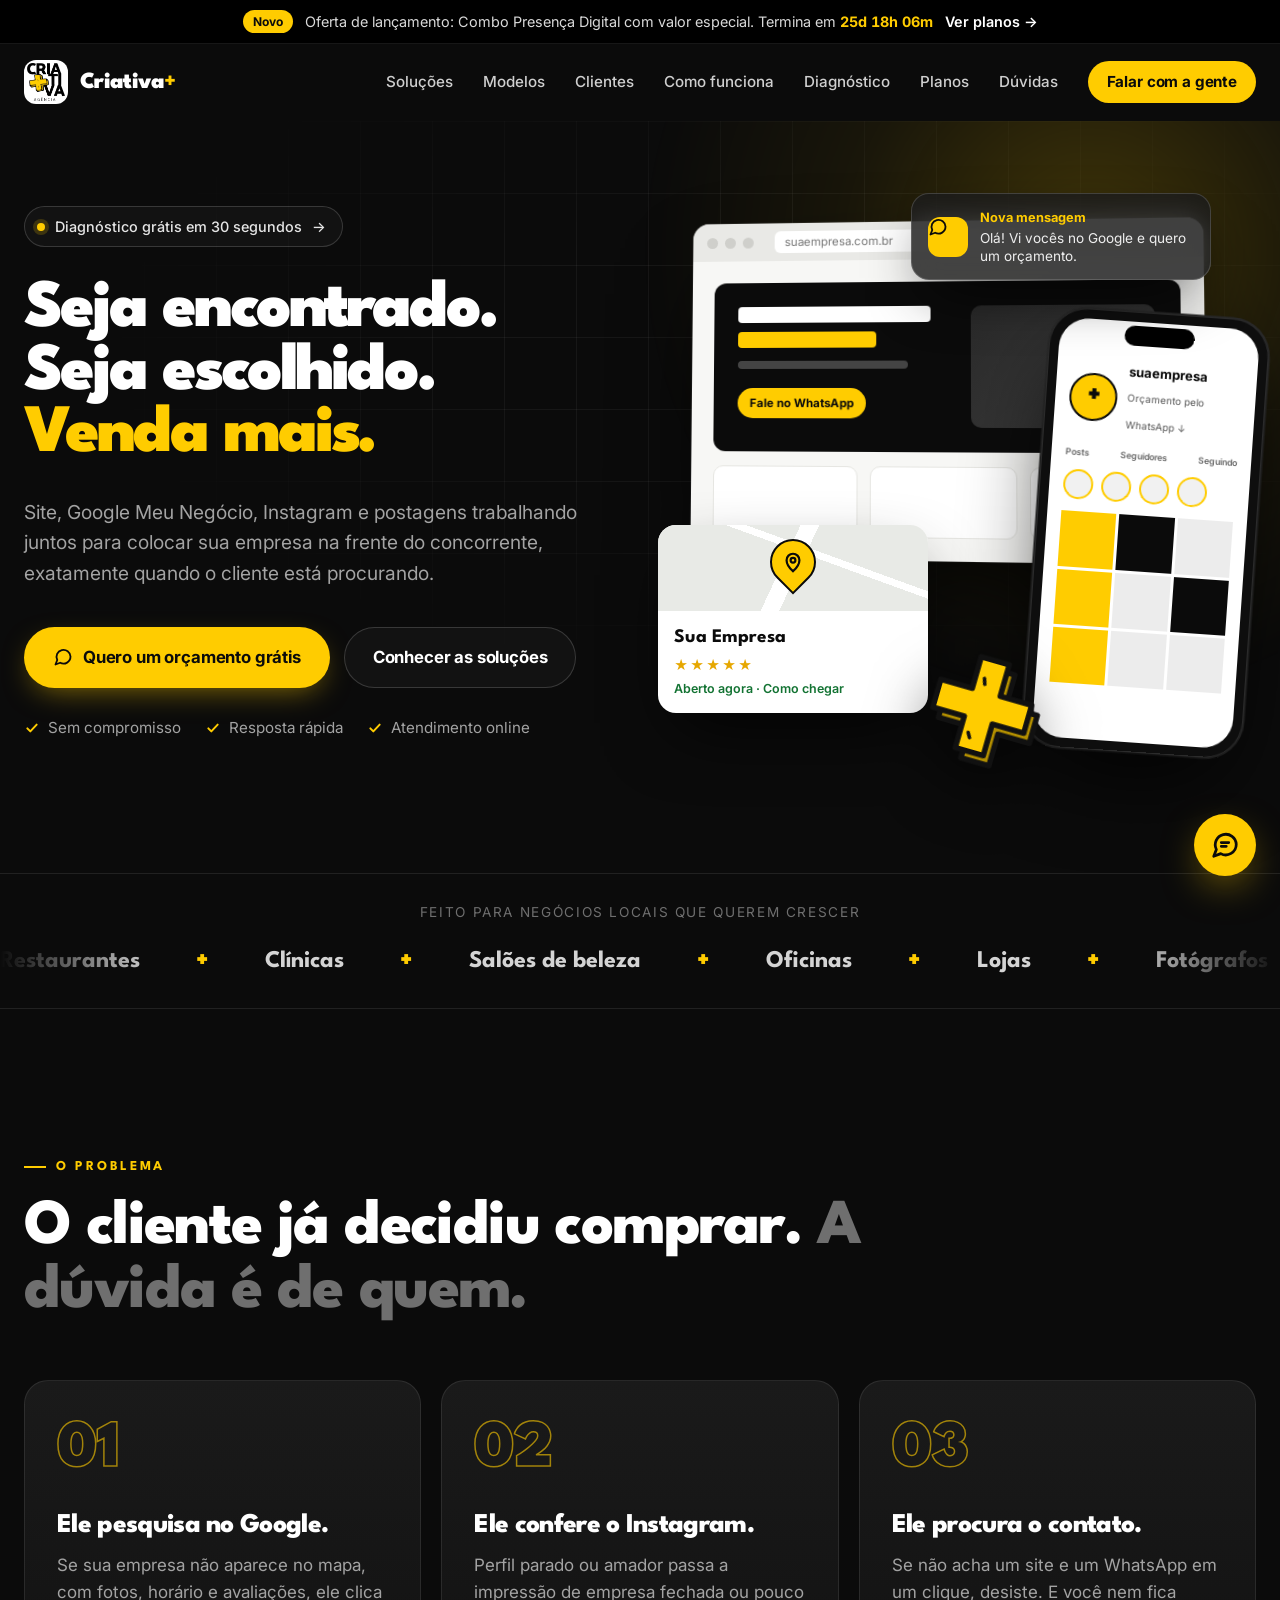
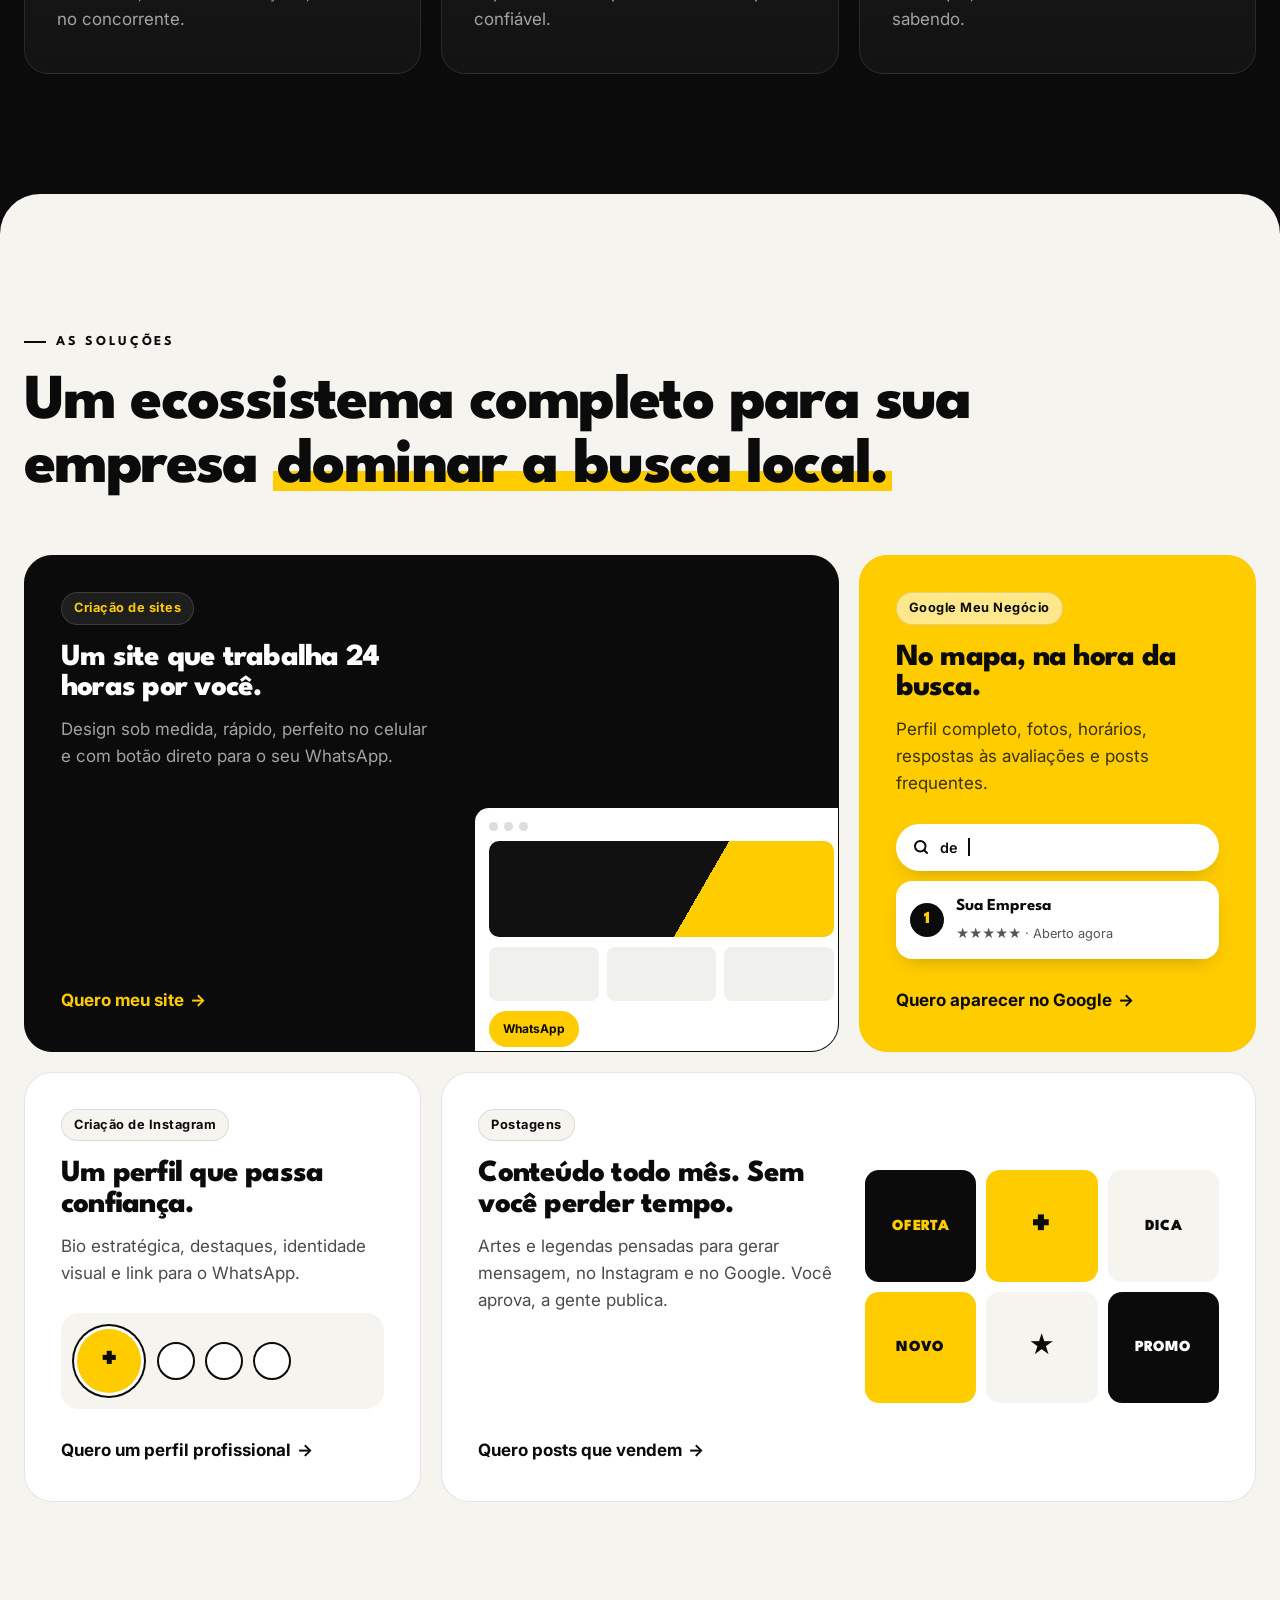
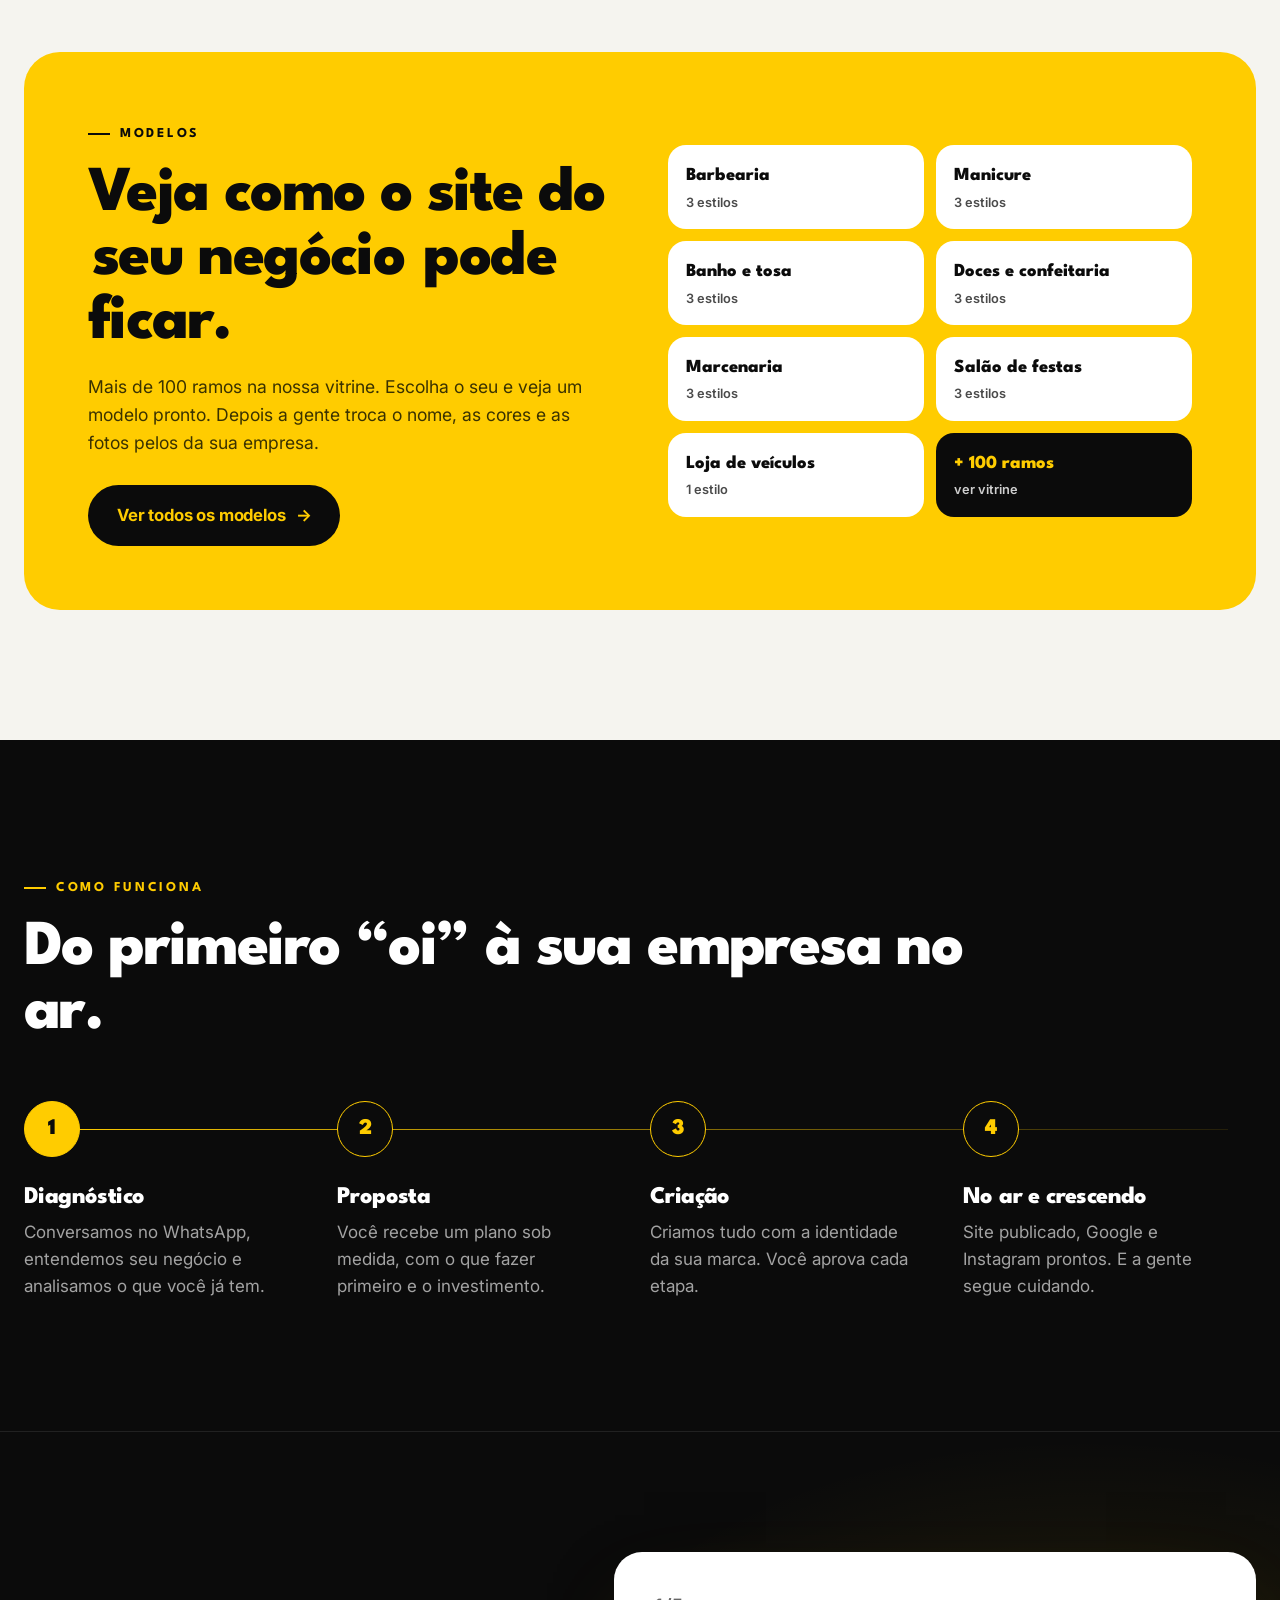
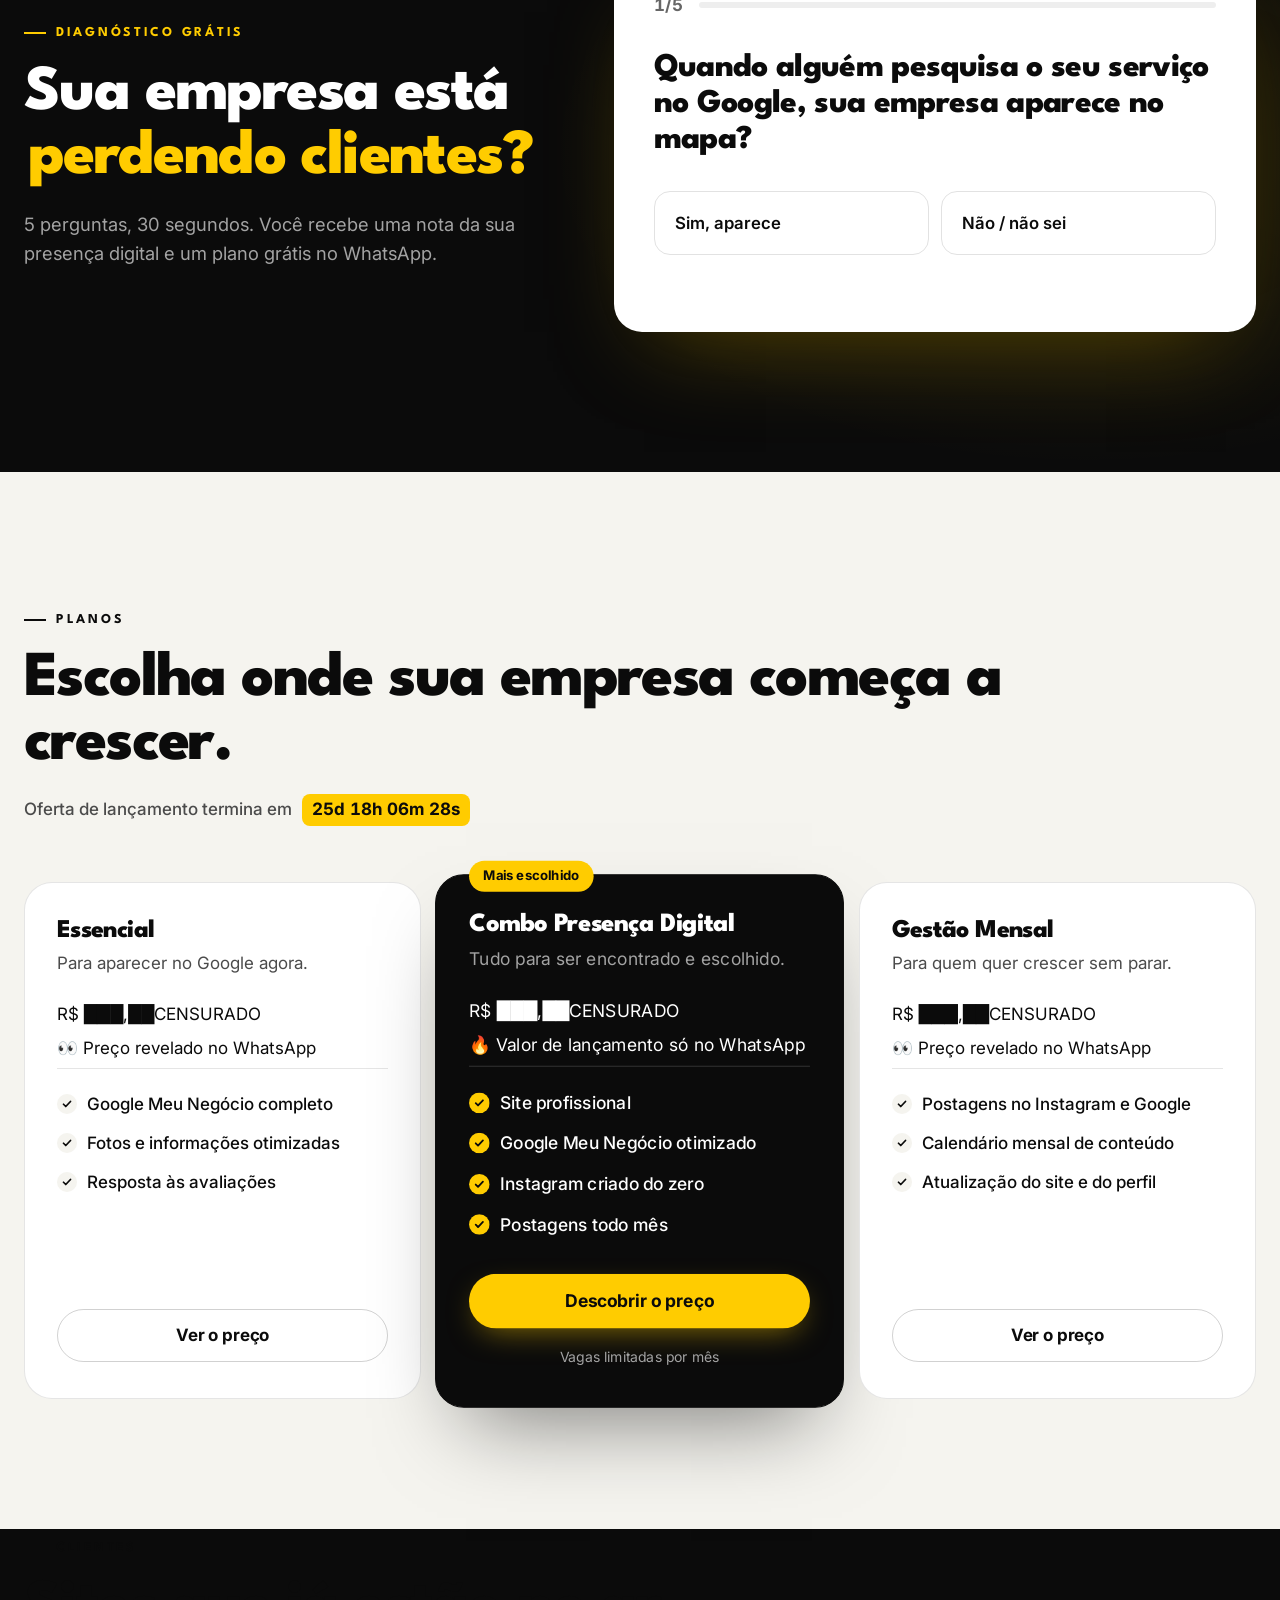
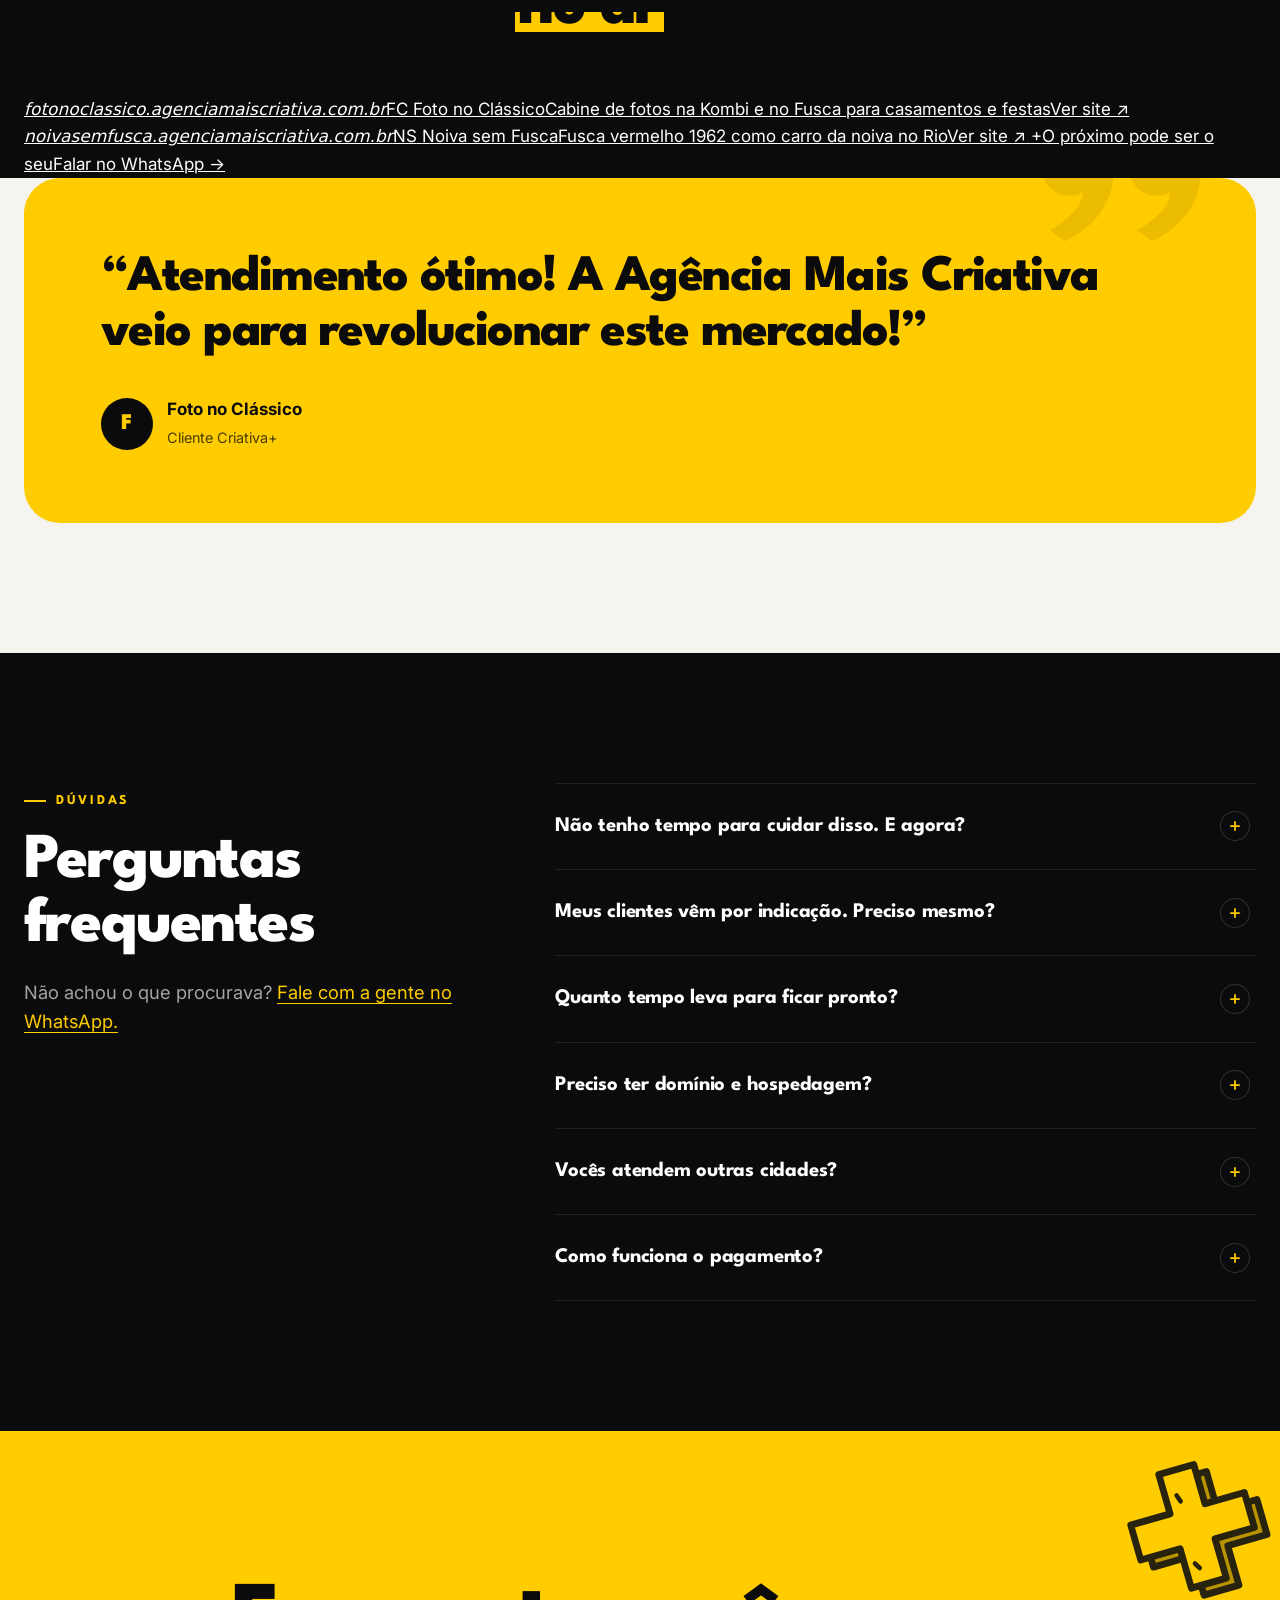
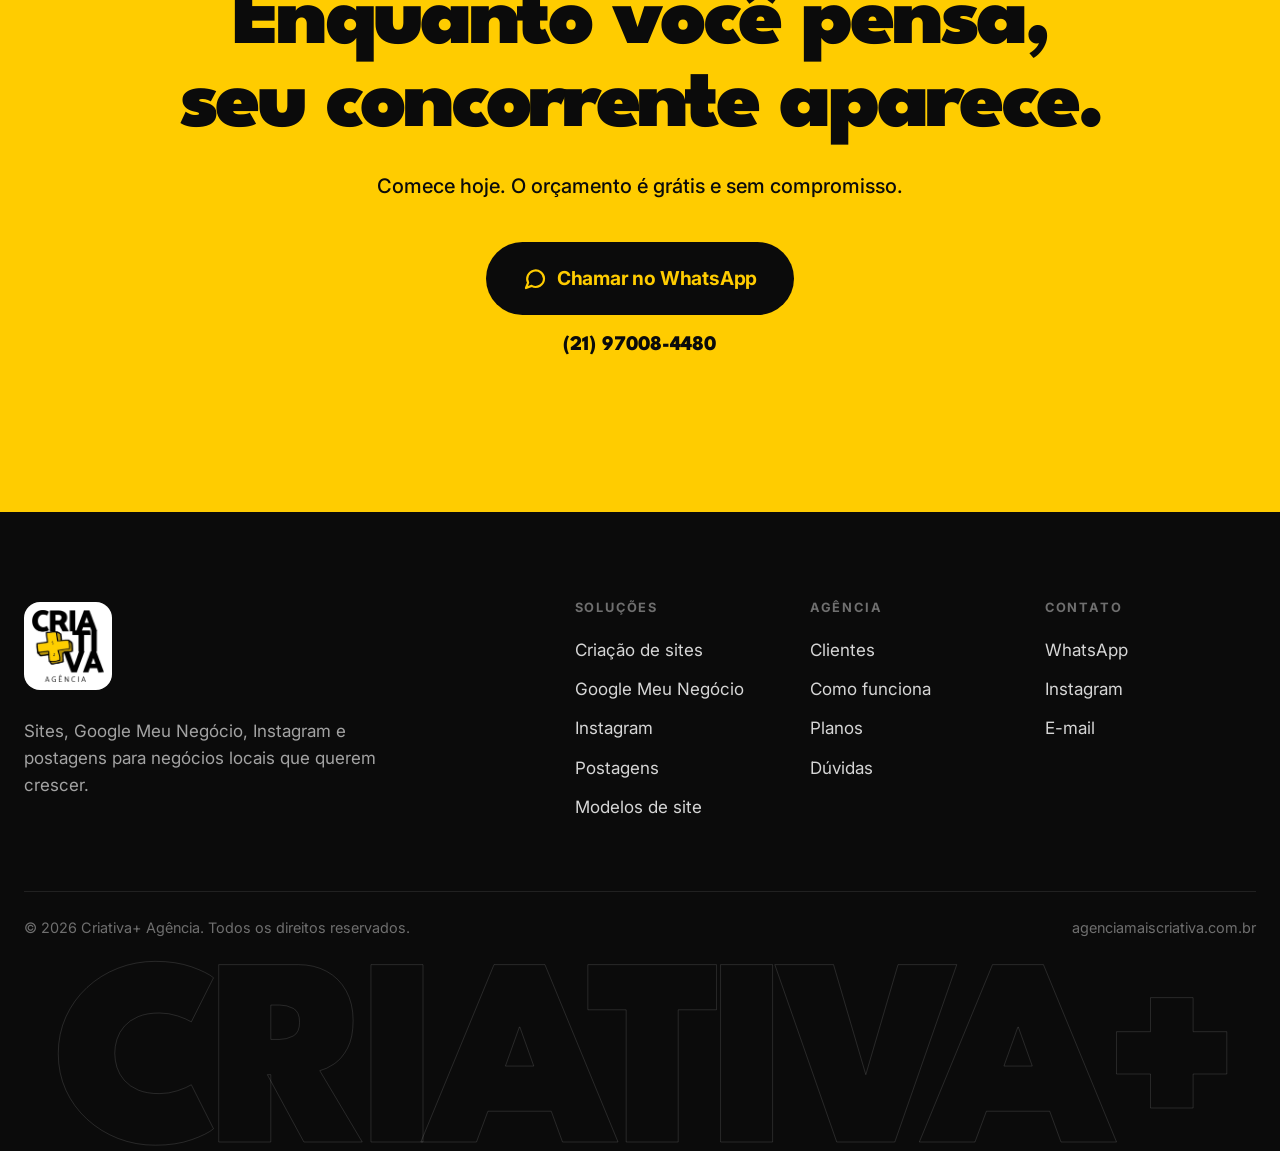
==== commit ef3be923: "Update com sites de clientes" ====
--- a/index.html
+++ b/index.html
@@ -35,6 +35,7 @@
     <nav class="nav__menu" id="menu" aria-label="Principal">
       <a href="#solucoes">Soluções</a>
       <a href="modelos.html">Modelos</a>
+      <a href="#clientes">Clientes</a>
       <a href="#como">Como funciona</a>
       <a href="#teste">Diagnóstico</a>
       <a href="#planos">Planos</a>
@@ -289,27 +290,40 @@
       <article class="plan">
         <h3>Essencial</h3>
         <p class="plan__desc">Para aparecer no Google agora.</p>
-        <p class="plan__price">[PREÇO]</p>
+        <div class="censor" role="img" aria-label="Preço censurado: chame no WhatsApp para saber"><span class="censor__bar" aria-hidden="true">R$ ███,██</span><span class="censor__stamp" aria-hidden="true">CENSURADO</span></div><p class="censor__hint">👀 Preço revelado no WhatsApp</p>
         <ul><li>Google Meu Negócio completo</li><li>Fotos e informações otimizadas</li><li>Resposta às avaliações</li></ul>
-        <a class="btn btn--outline btn--block js-wa" data-msg="Olá! Tenho interesse no plano Essencial." href="#contato">Começar</a>
+        <a class="btn btn--outline btn--block js-wa" data-msg="Olá! Quero saber o valor do plano Essencial." href="#contato">Ver o preço</a>
       </article>
       <article class="plan plan--featured">
         <span class="plan__badge">Mais escolhido</span>
         <h3>Combo Presença Digital</h3>
         <p class="plan__desc">Tudo para ser encontrado e escolhido.</p>
-        <p class="plan__old">De [PREÇO CHEIO]</p>
-        <p class="plan__price">[SEU PREÇO]</p>
-        <ul><li>Site profissional</li><li>Google Meu Negócio otimizado</li><li>Instagram criado do zero</li><li>[X] postagens por mês</li></ul>
-        <a class="btn btn--y btn--block js-wa" data-msg="Olá! Quero o Combo Presença Digital." href="#contato">Garantir minha vaga</a>
-        <p class="plan__note">Só para os [X] primeiros clientes do mês</p>
+        <div class="censor censor--y" role="img" aria-label="Preço censurado: chame no WhatsApp para saber"><span class="censor__bar" aria-hidden="true">R$ ███,██</span><span class="censor__stamp" aria-hidden="true">CENSURADO</span></div><p class="censor__hint">🔥 Valor de lançamento só no WhatsApp</p>
+        <ul><li>Site profissional</li><li>Google Meu Negócio otimizado</li><li>Instagram criado do zero</li><li>Postagens todo mês</li></ul>
+        <a class="btn btn--y btn--block js-wa" data-msg="Olá! Quero saber o valor do Combo Presença Digital." href="#contato">Descobrir o preço</a>
+        <p class="plan__note">Vagas limitadas por mês</p>
       </article>
       <article class="plan">
         <h3>Gestão Mensal</h3>
         <p class="plan__desc">Para quem quer crescer sem parar.</p>
-        <p class="plan__price">[PREÇO]<small>/mês</small></p>
+        <div class="censor" role="img" aria-label="Preço censurado: chame no WhatsApp para saber"><span class="censor__bar" aria-hidden="true">R$ ███,██</span><span class="censor__stamp" aria-hidden="true">CENSURADO</span></div><p class="censor__hint">👀 Preço revelado no WhatsApp</p>
         <ul><li>Postagens no Instagram e Google</li><li>Calendário mensal de conteúdo</li><li>Atualização do site e do perfil</li></ul>
-        <a class="btn btn--outline btn--block js-wa" data-msg="Olá! Tenho interesse na Gestão Mensal." href="#contato">Quero a gestão</a>
-      </article>
+        <a class="btn btn--outline btn--block js-wa" data-msg="Olá! Quero saber o valor da Gestão Mensal." href="#contato">Ver o preço</a>
+      </article>
+    </div>
+  </div>
+</section>
+
+
+<!-- ================= CLIENTES ================= -->
+<section class="clients" id="clientes">
+  <div class="wrap">
+    <p class="kicker kicker--dark">Clientes</p>
+    <h2 class="h2 h2--dark">Sites que já estão <span class="mark">no ar</span>.</h2>
+    <div class="clients__grid" id="clientsGrid">
+      <!-- Os cartões são montados a partir da lista CLIENTES, no script.js -->
+      <a class="client" href="https://fotonoclassico.agenciamaiscriativa.com.br" target="_blank" rel="noopener"><span class="client__name">Foto no Clássico</span><span class="client__url">fotonoclassico.agenciamaiscriativa.com.br</span></a>
+      <a class="client" href="https://noivasemfusca.agenciamaiscriativa.com.br" target="_blank" rel="noopener"><span class="client__name">Noiva sem Fusca</span><span class="client__url">noivasemfusca.agenciamaiscriativa.com.br</span></a>
     </div>
   </div>
 </section>
@@ -369,7 +383,7 @@
     </div>
     <div class="footer__cols">
       <div><h4>Soluções</h4><a href="#solucoes">Criação de sites</a><a href="#solucoes">Google Meu Negócio</a><a href="#solucoes">Instagram</a><a href="#solucoes">Postagens</a><a href="modelos.html">Modelos de site</a></div>
-      <div><h4>Agência</h4><a href="#como">Como funciona</a><a href="#planos">Planos</a><a href="#faq">Dúvidas</a></div>
+      <div><h4>Agência</h4><a href="#clientes">Clientes</a><a href="#como">Como funciona</a><a href="#planos">Planos</a><a href="#faq">Dúvidas</a></div>
       <div><h4>Contato</h4><a class="js-wa" data-msg="Olá! Vim pelo site." href="#contato">WhatsApp</a><a class="js-ig" href="#">Instagram</a><a class="js-mail" href="#">E-mail</a></div>
     </div>
   </div>
